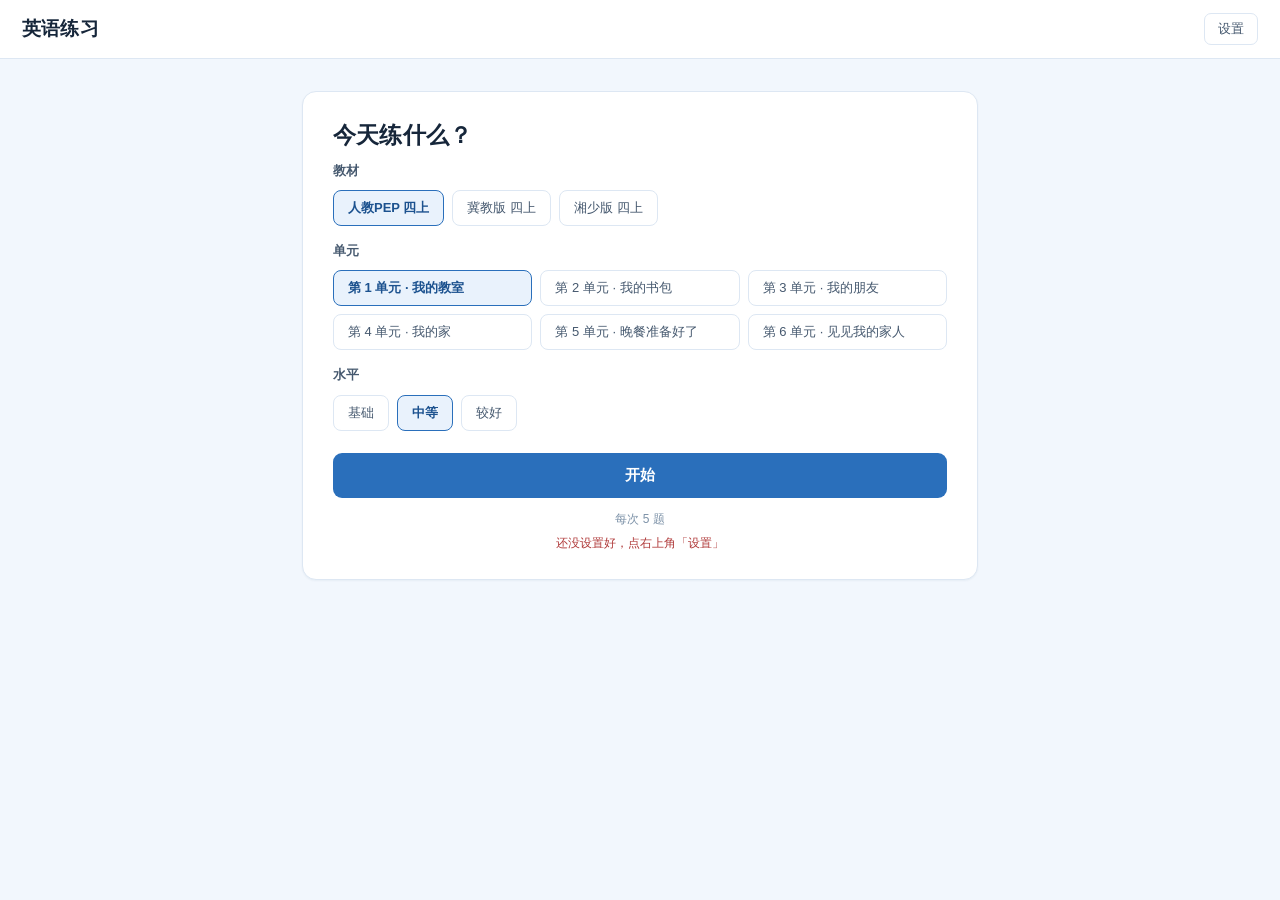
==== index.html @ fc208465 "学生端去掉解释性文案与内部标签，只留看得懂的东西 用户反馈：界面上很多元素像是为了解释「这个界面是干什么的」而加的， 专业词和英文编号太多。逐屏核对后改的是文案与信息层级，不是功能。  - 顶栏：学生" ====
<!DOCTYPE html>
<html lang="zh-CN">
<head>
<meta charset="UTF-8">
<meta name="viewport" content="width=device-width, initial-scale=1.0">
<title>英语自适应练习</title>
<link rel="stylesheet" href="styles.css">
</head>
<body>
<div class="app">

  <header class="topbar">
    <div class="brand">
      <div class="brand-title">英语练习</div>
      <div class="brand-sub" id="brandSub"></div>
    </div>
    <div class="controls">
      <select id="bookSelect" class="unit-select" title="教材版本"></select>
      <select id="unitSelect" class="unit-select" title="教材单元"></select>
      <div class="round-switch" id="roundSwitch">
        <button type="button" data-round="1" class="is-active">R1</button>
        <button type="button" data-round="2">R2</button>
      </div>
      <button type="button" id="modelBtn" class="btn btn-ghost">设置</button>
      <button type="button" id="exportBtn" class="btn btn-ghost">导出</button>
      <button type="button" id="resetBtn" class="btn btn-ghost">重置</button>
      <button type="button" id="viewToggle" class="btn btn-ghost">开发视图</button>
    </div>
  </header>

  <nav class="tabbar" id="tabbar">
    <button type="button" data-tab="agents" class="tab is-active"><span class="tab-no">01</span>出题</button>
    <button type="button" data-tab="practice" class="tab"><span class="tab-no">02</span>答题</button>
    <button type="button" data-tab="wrongbook" class="tab"><span class="tab-no">03</span>错题</button>
    <button type="button" data-tab="loop" class="tab"><span class="tab-no">04</span>日志</button>
    <button type="button" data-tab="audit" class="tab"><span class="tab-no">05</span>审计台</button>
  </nav>

  <main class="stage">

    <!--
      学生端：默认进来的就是这一页。
      只有四件事：选画像 → 系统出题 → 答题 → 下一轮。
      出题的角色分工、配额、失败记录全部收进「开发视图」，学生看不到。
    -->
    <section class="stage-page is-active" id="page-student">
      <div id="studentRoot"></div>
    </section>

    <section class="stage-page" id="page-agents">
      <aside class="agent-rail" id="agentRail"></aside>
      <div class="agent-work" id="agentPanel"></div>
    </section>

    <section class="stage-page" id="page-practice">
      <div class="practice-work" id="practiceCard"></div>
      <aside class="practice-rail" id="practiceRail"></aside>
    </section>

    <section class="stage-page" id="page-wrongbook">
      <div class="list-head">
        <h2>学生错题</h2>
        <span id="wrongSummary" class="list-count"></span>
      </div>
      <div id="wrongList" class="wrong-list"></div>
      <details class="fold" id="addWrongFold">
        <summary>新增错题</summary>
        <div id="addWrongForm" class="add-form"></div>
      </details>
    </section>

    <section class="stage-page" id="page-loop">
      <div class="kpi-row" id="metrics"></div>

      <div class="log-layout">
        <div class="card log-card">
          <div class="card-head"><h3>出题日志</h3><span id="logCount"></span></div>
          <div id="logFeed" class="log-feed"></div>
        </div>
        <div class="card chart-card">
          <div class="card-head"><h3>被退回的原因</h3><span>按检查项统计</span></div>
          <div id="rejectChart" class="chart"></div>
          <div class="card-head is-sub"><h3>已经出过的角度</h3><span id="usedCount"></span></div>
          <div id="usedCells" class="used-cells"></div>
        </div>
      </div>

      <div class="card">
        <div class="card-head"><h3>没出成的题</h3><span>按考点分组 · 第几次、卡在哪一步、一句原因</span></div>
        <div id="failDetail" class="fail-detail"></div>
      </div>

      <div class="card">
        <div class="card-head"><h3>判分台账</h3><span>模型判过一次就冻结 · 下游只读这条</span></div>
        <div id="gradeLedger" class="grade-ledger"></div>
      </div>

      <div class="card stop-card">
        <div class="card-head"><h3>停止决策</h3><span>勾选并填写依据</span></div>
        <div id="stopPanel" class="stop-inline"></div>
      </div>
    </section>

    <!--
      05 审计台：给开发者与评审看角色流水用的，不是给学生用。
      内容由 src/dev/audit.js 渲染（左侧导航 + 右侧详情），
      样式在 styles.css 末尾的「05 审计台」区块，与上面四个浅色页签同一套变量。
    -->
    <section class="stage-page" id="page-audit">
      <div class="audit-root" id="auditRoot"></div>
    </section>

  </main>

  <footer class="footbar">
    <span id="footStatus"></span>
    <span class="foot-hint" id="footHint">本地保存</span>
  </footer>

</div>

<div class="modal-mask" id="modelModal" hidden>
  <div class="modal">
    <div class="modal-head">
      <h3>设置</h3>
      <button type="button" class="btn btn-ghost" data-action="close-model">关</button>
    </div>
    <div class="modal-body" id="modelForm"></div>
  </div>
</div>

<script src="src/data/books.js"></script>
<script src="src/data/textbook.js"></script>
<script src="src/data/books/hebei-g4a.js"></script>
<script src="src/data/books/xiangshao-g4a.js"></script>
<script src="src/data/kps-hebei-g4a.js"></script>
<script src="src/data/kps-xiangshao-g4a.js"></script>
<script src="src/data/curriculum.js"></script>
<script src="src/data/knowledgePoints.js"></script>
<script src="src/data/wrongCases.js"></script>
<script src="src/core/enums.js"></script>
<script src="src/core/fingerprint.js"></script>
<script src="src/core/checklist.js"></script>
<script src="src/core/wrongBook.js"></script>
<script src="src/core/practice.js"></script>
<script src="src/core/llm.js"></script>
<script src="src/core/grade.js"></script>
<script src="src/core/diagnose.js"></script>
<script src="src/core/agents.js"></script>
<script src="src/core/validate.js"></script>
<script src="src/core/quota.js"></script>
<script src="src/core/bkt.js"></script>
<script src="src/core/learner.js"></script>
<script src="src/core/progress.js"></script>
<script src="src/core/agentMemory.js"></script>
<script src="src/core/pipeline.js"></script>
<script src="src/core/audit.js"></script>
<script src="src/dev/audit.js"></script>
<script src="src/app.js"></script>
</body>
</html>
---- styles.css ----
/* 出题工作台 · 浅蓝 + 蓝，纯色平涂，无渐变无 emoji */
:root {
  --canvas: #f2f7fd;
  --surface: #ffffff;
  --ink: #16263a;
  --ink-soft: #46596f;
  --ink-hint: #7d92a8;
  --blue: #2a6fbb;
  --blue-deep: #1c528f;
  --blue-soft: #e9f2fc;
  --blue-line: #c8dcf1;
  --line: #dde7f3;
  --line-soft: #ecf2f9;
  --red: #b03a3a;
  --red-soft: #fbeeee;
  --amber: #9a6a12;
  --amber-soft: #fdf4e3;
  --radius: 10px;
  --shadow: 0 1px 2px rgba(24, 55, 92, .05);
}

* { box-sizing: border-box; }

html, body {
  height: 100%;
  margin: 0;
  background: var(--canvas);
  color: var(--ink);
  font-family: -apple-system, BlinkMacSystemFont, "Segoe UI", "PingFang SC", "Microsoft YaHei", sans-serif;
  font-size: 15px;
  line-height: 1.55;
  -webkit-font-smoothing: antialiased;
}

h2, h3 { margin: 0; font-weight: 650; letter-spacing: .01em; }
h2 { font-size: 17px; }
h3 { font-size: 15px; }
p { margin: 0; }

.app { display: flex; flex-direction: column; height: 100%; }

/* ---------- 顶栏 ---------- */
.topbar {
  display: flex;
  align-items: center;
  justify-content: space-between;
  gap: 16px;
  padding: 13px 22px;
  background: var(--surface);
  border-bottom: 1px solid var(--line);
}
.brand-title { font-size: 19px; font-weight: 700; letter-spacing: .01em; }
.brand-sub { font-size: 12.5px; color: var(--ink-hint); margin-top: 1px; }
.controls { display: flex; align-items: center; gap: 8px; }

.round-switch { display: flex; background: var(--blue-soft); border-radius: 8px; padding: 3px; }
.round-switch button {
  border: 0; background: transparent; color: var(--blue-deep);
  font-size: 12.5px; font-weight: 600; padding: 5px 14px; border-radius: 6px;
  cursor: pointer;
}
.round-switch button.is-active { background: var(--surface); color: var(--blue-deep); box-shadow: var(--shadow); }

.unit-select {
  border: 1px solid var(--line);
  background: var(--surface);
  color: var(--ink);
  font-size: 12.5px;
  font-weight: 600;
  padding: 6px 10px;
  border-radius: 7px;
  cursor: pointer;
  max-width: 210px;
}

.btn {
  border: 1px solid var(--line);
  background: var(--surface);
  color: var(--ink-soft);
  font-size: 13px;
  padding: 6px 13px;
  border-radius: 7px;
  cursor: pointer;
  font-family: inherit;
  white-space: nowrap;
}
.btn:hover { border-color: var(--blue-line); color: var(--blue-deep); }
.btn-primary { background: var(--blue); border-color: var(--blue); color: #fff; font-weight: 600; }
.btn-primary:hover { background: var(--blue-deep); border-color: var(--blue-deep); color: #fff; }
.btn-ghost { background: transparent; }
.btn-mini { font-size: 12px; padding: 3px 10px; border-radius: 6px; }

/* ---------- Tab ---------- */
.tabbar {
  display: flex;
  gap: 2px;
  padding: 0 22px;
  background: var(--surface);
  border-bottom: 1px solid var(--line);
}
.tab {
  border: 0;
  background: transparent;
  font-family: inherit;
  font-size: 14px;
  color: var(--ink-hint);
  padding: 10px 16px 9px;
  border-bottom: 2px solid transparent;
  cursor: pointer;
  display: flex;
  align-items: center;
  gap: 7px;
}
.tab:hover { color: var(--ink-soft); }
.tab.is-active { color: var(--blue-deep); border-bottom-color: var(--blue); font-weight: 600; }
.tab-no { font-size: 11px; color: var(--ink-hint); font-variant-numeric: tabular-nums; }
.tab.is-active .tab-no { color: var(--blue); }

/* ---------- 舞台 ---------- */
.stage { flex: 1; min-height: 0; display: flex; overflow: hidden; }
.stage-page { display: none; flex: 1; min-height: 0; }
.stage-page.is-active { display: flex; }

/* ---------- Tab1：角色侧栏 + 工作区 ---------- */
#page-agents.is-active { display: grid; grid-template-columns: 286px minmax(0, 1fr); grid-template-rows: minmax(0, 1fr); }

.agent-rail {
  border-right: 1px solid var(--line);
  background: var(--surface);
  padding: 16px 14px;
  overflow: auto;
  min-height: 0;
}
.agent-card {
  display: block;
  width: 100%;
  text-align: left;
  font-family: inherit;
  background: var(--surface);
  border: 1px solid var(--line);
  border-radius: var(--radius);
  padding: 12px 13px;
  margin-bottom: 10px;
  cursor: pointer;
}
.agent-card:hover { border-color: var(--blue-line); }
.agent-card.is-active { border-color: var(--blue); background: var(--blue-soft); }
.agent-top { display: flex; align-items: baseline; justify-content: space-between; gap: 8px; }
.agent-name { font-size: 15px; font-weight: 650; }
.agent-stage { font-size: 11.5px; color: var(--ink-hint); }
.agent-card.is-active .agent-stage { color: var(--blue); }
.agent-meta { margin-top: 9px; display: grid; gap: 4px; }
.agent-meta-row { display: grid; grid-template-columns: 40px 1fr; gap: 6px; font-size: 12px; color: var(--ink-soft); }
.agent-meta-row span:first-child { color: var(--ink-hint); }
.agent-meta-row span:last-child { overflow: hidden; text-overflow: ellipsis; white-space: nowrap; }

.agent-work { overflow: auto; padding: 18px 22px 26px; min-height: 0; }

/* ---------- 通用面板件 ---------- */
.panel-toolbar {
  display: flex; align-items: center; justify-content: space-between;
  gap: 12px; margin-bottom: 12px; flex-wrap: wrap;
}
.toolbar-actions { display: flex; gap: 8px; }
.hint { font-size: 12.5px; color: var(--ink-hint); }

.count-pill {
  display: inline-flex; align-items: center; gap: 6px;
  height: 32px; padding: 0 5px 0 11px;
  border: 1px solid var(--blue-line); border-radius: 7px;
  background: var(--blue-soft);
  font-size: 12.5px; font-weight: 600; color: var(--blue-deep);
  white-space: nowrap;
}
.count-pill input {
  width: 42px; height: 24px; padding: 0;
  border: 1px solid var(--blue-line); border-radius: 5px;
  background: var(--surface); text-align: center;
  font-size: 13px; font-weight: 600; color: var(--ink);
}
.count-pill input:focus { border-color: #a9c2de; outline: none; }

.hint-box {
  background: var(--blue-soft);
  border: 1px solid var(--blue-line);
  border-radius: 8px;
  padding: 9px 12px;
  font-size: 12.5px;
  color: var(--ink-soft);
}
.hint-box.is-warn { background: var(--amber-soft); border-color: #f0dcb4; color: var(--amber); }

/* 计划表 */
.plan-head, .plan-row {
  display: grid;
  grid-template-columns: 42px minmax(196px, 2.4fr) repeat(4, minmax(82px, 1fr)) 62px;
  gap: 8px;
  align-items: center;
}
.plan-head {
  font-size: 11.5px; color: var(--ink-hint);
  padding: 0 8px 6px; border-bottom: 1px solid var(--line);
}
.plan-table { display: grid; gap: 2px; }
.plan-row {
  padding: 7px 8px;
  border-radius: 8px;
  background: var(--surface);
  border: 1px solid transparent;
  position: relative;
}
.plan-row:hover { border-color: var(--line); }
.plan-row.is-active { border-color: var(--blue); background: var(--blue-soft); }
.plan-row.is-blocked { border-color: #ecc9c9; background: var(--red-soft); }
.plan-row .no {
  font-size: 12px; color: var(--ink-hint); font-variant-numeric: tabular-nums;
  text-align: center;
}
.plan-row input, .plan-row select { font-size: 12.5px; padding: 5px 7px; }
.verdict { font-size: 11.5px; color: var(--ink-hint); text-align: center; }
.plan-row .verdict { white-space: nowrap; }
.plan-row.is-active .verdict { color: var(--blue-deep); }
.blocked-note {
  grid-column: 1 / -1;
  font-size: 11.5px;
  color: var(--red);
  padding-left: 42px;
}

input, select, textarea {
  width: 100%;
  font-family: inherit;
  font-size: 13.5px;
  color: var(--ink);
  background: var(--surface);
  border: 1px solid var(--line);
  border-radius: 7px;
  padding: 7px 9px;
  outline: none;
}
input:focus, select:focus, textarea:focus { border-color: var(--blue); box-shadow: 0 0 0 3px rgba(42, 111, 187, .1); }
input:disabled { background: var(--line-soft); color: var(--ink-hint); }
textarea { resize: vertical; min-height: 60px; line-height: 1.6; }
select { cursor: pointer; }

/* 候选知识点 */
.kp-fold {
  background: var(--surface);
  border: 1px solid var(--line);
  border-radius: var(--radius);
  margin-bottom: 12px;
}
.kp-fold > summary {
  list-style: none;
  cursor: pointer;
  padding: 10px 13px;
  font-size: 13px;
  color: var(--blue-deep);
  font-weight: 550;
}
.kp-fold > summary::-webkit-details-marker { display: none; }
.kp-fold > summary::before { content: "+"; margin-right: 7px; color: var(--blue); font-weight: 700; }
.kp-fold[open] > summary::before { content: "−"; }
.kp-fold[open] > summary { border-bottom: 1px solid var(--line-soft); }
.kp-current { font-size: 12px; color: var(--ink-hint); padding: 9px 13px 0; }
.kp-group { padding: 10px 13px 4px; border-top: 1px solid var(--line-soft); }
.kp-group-head { display: flex; align-items: baseline; gap: 8px; margin-bottom: 6px; }
.kp-group-head strong { font-size: 12.5px; color: var(--blue-deep); }
.kp-group-head span { font-size: 11.5px; color: var(--ink-hint); }
.kp-item { padding: 7px 0; border-top: 1px dashed var(--line-soft); }
.kp-item.is-scope { background: var(--blue-soft); margin: 0 -13px; padding: 7px 13px; }
.kp-scope {
  display: flex; align-items: center; gap: 8px;
  font-size: 12px; color: var(--ink-soft);
  padding: 9px 13px 0;
}
.kp-scope strong { font-size: 13px; color: var(--blue-deep); }
.kp-scope-note { font-size: 11.5px; color: var(--ink-hint); }
.kp-scope .btn-mini { margin-left: auto; }
.btn-mini.is-on { border-color: var(--blue); color: var(--blue-deep); background: var(--blue-soft); }
.kp-main { display: flex; align-items: center; justify-content: space-between; gap: 10px; }
.kp-label { font-size: 13px; font-weight: 550; }
.kp-why { font-size: 12px; color: var(--ink-soft); margin-top: 2px; }
.kp-why span { color: var(--ink-hint); }
.kp-meta { font-size: 11.5px; color: var(--ink-hint); margin-top: 2px; }

/* 单题表单 */
.q-nav { display: flex; gap: 6px; margin-bottom: 14px; }
.q-nav button {
  width: 34px; height: 32px;
  border: 1px solid var(--line);
  background: var(--surface);
  border-radius: 7px;
  font-size: 12.5px;
  color: var(--ink-soft);
  cursor: pointer;
  font-family: inherit;
}
.q-nav button.is-active { background: var(--blue); border-color: var(--blue); color: #fff; font-weight: 600; }
.q-nav button.is-failed { border-color: #e2b9b9; color: var(--red); background: var(--red-soft); }

.field-grid {
  display: grid;
  grid-template-columns: repeat(2, minmax(0, 1fr));
  gap: 12px 14px;
  background: var(--surface);
  border: 1px solid var(--line);
  border-radius: var(--radius);
  padding: 16px;
}
.field-row { display: grid; gap: 5px; }
.field-row.is-wide { grid-column: 1 / -1; }
.field-row > label { font-size: 12px; color: var(--ink-hint); }
.cell-badge {
  display: inline-block;
  font-size: 12.5px;
  color: var(--blue-deep);
  background: var(--blue-soft);
  border: 1px solid var(--blue-line);
  border-radius: 7px;
  padding: 5px 10px;
  justify-self: start;
}
.kp-inline { display: grid; grid-template-columns: minmax(0, 1fr) 170px; gap: 7px; }
.opt-row { display: grid; grid-template-columns: repeat(3, minmax(0, 1fr)); gap: 7px; }

.vocab-fold { margin-top: 12px; }
.pattern-list { display: flex; flex-direction: column; gap: 5px; margin-top: 9px; font-size: 13px; color: var(--ink-soft); }
.pattern-note { margin-top: 4px; font-size: 12px; color: var(--ink-hint); }
.vocab-fold > summary {
  cursor: pointer; font-size: 12.5px; color: var(--ink-hint); list-style: none;
}
.vocab-fold > summary::-webkit-details-marker { display: none; }
.vocab-fold > summary::before { content: "›"; margin-right: 6px; display: inline-block; }
.vocab-fold[open] > summary::before { content: "⌄"; }
.vocab-strip { display: flex; flex-wrap: wrap; gap: 6px; margin-top: 9px; }
.vocab-chip {
  border: 1px solid var(--line);
  background: var(--surface);
  color: var(--ink-soft);
  font-size: 12px;
  padding: 3px 9px;
  border-radius: 20px;
  cursor: pointer;
  font-family: inherit;
}
.vocab-chip:hover { border-color: var(--blue-line); color: var(--blue-deep); background: var(--blue-soft); }

/* 质检 */
.layer-switch { display: flex; gap: 6px; margin-bottom: 12px; flex-wrap: wrap; }
.layer-switch button {
  border: 1px solid var(--line);
  background: var(--surface);
  border-radius: 8px;
  padding: 6px 12px;
  font-size: 13px;
  color: var(--ink-soft);
  cursor: pointer;
  font-family: inherit;
  display: flex; align-items: center; gap: 7px;
}
.layer-switch button.is-active { border-color: var(--blue); color: var(--blue-deep); background: var(--blue-soft); font-weight: 600; }
.layer-switch .cnt { font-size: 11px; color: var(--ink-hint); font-weight: 400; }
.layer-switch button.is-active .cnt { color: var(--blue); }

.check-summary { display: flex; gap: 8px; margin-bottom: 10px; flex-wrap: wrap; }
.stat-pill {
  font-size: 12px;
  color: var(--ink-soft);
  background: var(--surface);
  border: 1px solid var(--line);
  border-radius: 20px;
  padding: 3px 11px;
}
.stat-pill.is-good { color: var(--blue-deep); background: var(--blue-soft); border-color: var(--blue-line); }
.stat-pill.is-bad { color: var(--red); background: var(--red-soft); border-color: #ecc9c9; }

.check-row {
  display: grid;
  grid-template-columns: 34px minmax(0, 1fr) 92px;
  gap: 10px;
  align-items: center;
  padding: 8px 12px;
  background: var(--surface);
  border: 1px solid var(--line);
  border-radius: 8px;
  margin-bottom: 5px;
}
.check-id { font-size: 11.5px; color: var(--ink-hint); font-variant-numeric: tabular-nums; }
.check-text { font-size: 13px; color: var(--ink-soft); }
.check-btns { display: flex; gap: 5px; justify-content: flex-end; }
.check-btns button {
  border: 1px solid var(--line);
  background: var(--surface);
  color: var(--ink-hint);
  font-size: 12px;
  padding: 3px 11px;
  border-radius: 6px;
  cursor: pointer;
  font-family: inherit;
}
.check-btns button.is-pass { background: var(--blue); border-color: var(--blue); color: #fff; }
.check-btns button.is-fail { background: var(--red); border-color: var(--red); color: #fff; }

.selfcheck { margin-top: 14px; }
.selfcheck > summary { cursor: pointer; font-size: 12.5px; color: var(--ink-hint); list-style: none; }
.selfcheck > summary::-webkit-details-marker { display: none; }
.selfcheck > summary::before { content: "›"; margin-right: 6px; }
.selfcheck[open] > summary::before { content: "⌄"; }
.selfcheck ol { margin: 8px 0 0; padding-left: 22px; font-size: 12.5px; color: var(--ink-soft); }
.selfcheck li { margin-bottom: 3px; }

/* ---------- Tab2：答题 ---------- */
#page-practice.is-active { display: grid; grid-template-columns: minmax(0, 1fr) 300px; }
.practice-work { overflow: auto; padding: 18px 22px 26px; min-height: 0; }
.practice-rail {
  border-left: 1px solid var(--line);
  background: var(--surface);
  padding: 16px 14px;
  overflow: auto;
  min-height: 0;
}

.practice-head { display: flex; align-items: center; justify-content: space-between; gap: 12px; margin-bottom: 12px; }
.practice-progress { font-size: 12.5px; color: var(--ink-hint); font-variant-numeric: tabular-nums; }
.chip-variant {
  font-size: 11.5px; color: var(--blue-deep);
  background: var(--blue-soft); border: 1px solid var(--blue-line);
  border-radius: 5px; padding: 2px 8px; margin-left: 8px;
}
.chip-variant.is-manual { color: var(--amber); background: var(--amber-soft); border-color: #f0dcb4; }

.chip-shift {
  font-size: 11.5px; color: var(--blue-deep);
  background: var(--blue-soft); border: 1px solid var(--blue-line);
  border-radius: 5px; padding: 1px 7px; margin-left: 8px;
  font-variant-numeric: tabular-nums;
}

.q-card { background: var(--surface); border: 1px solid var(--line); border-radius: var(--radius); padding: 18px 20px; }
.q-kp { font-size: 12.5px; color: var(--ink-hint); }
.q-prompt { font-size: 17px; line-height: 1.75; white-space: pre-wrap; margin: 8px 0 15px; font-weight: 550; }
.q-audio {
  font-size: 12.5px; color: var(--ink-soft);
  background: var(--blue-soft); border-radius: 7px;
  padding: 7px 11px; margin-bottom: 12px;
}
.opt-list { display: grid; gap: 8px; }
.opt-btn {
  display: flex; align-items: center; gap: 11px;
  text-align: left; font-family: inherit; font-size: 15px; color: var(--ink);
  background: var(--surface); border: 1px solid var(--line);
  border-radius: 9px; padding: 11px 14px; cursor: pointer;
}
.opt-btn:hover { border-color: var(--blue-line); background: var(--blue-soft); }
.opt-key {
  width: 24px; height: 24px; border-radius: 50%; flex: none;
  background: var(--line-soft); color: var(--ink-soft);
  font-size: 12px; display: flex; align-items: center; justify-content: center;
}
.opt-btn.is-picked { border-color: var(--blue); background: var(--blue-soft); }
.opt-btn.is-picked .opt-key { background: var(--blue); color: #fff; }
.opt-btn.is-right { border-color: var(--blue); background: #eaf3fd; }
.opt-btn.is-right .opt-key { background: var(--blue); color: #fff; }
.opt-btn.is-wrong { border-color: #dcb6b6; background: var(--red-soft); }
.opt-btn.is-wrong .opt-key { background: var(--red); color: #fff; }
.opt-btn.is-gone { opacity: .35; text-decoration: line-through; cursor: default; }
.opt-btn.is-gone:hover { border-color: var(--line); background: var(--surface); }

/* 判定卡。上一版漏了 text-align：计划表里的 .verdict 是居中的短标签，
   判定卡复用了同一个类名，于是整段判定说明被居中，长句很难读。 */
.verdict { margin-top: 14px; border-radius: var(--radius); border: 1px solid var(--line); background: var(--surface); padding: 13px 16px; text-align: left; }
.verdict.is-good { border-color: var(--blue-line); background: var(--blue-soft); }
.verdict.is-bad { border-color: #ecc9c9; background: var(--red-soft); }
.verdict.is-warn { border-color: #f0dcb4; background: var(--amber-soft); }
.verdict-top { display: flex; align-items: baseline; gap: 12px; flex-wrap: wrap; }
.verdict-badge { font-size: 15px; font-weight: 700; color: var(--ink); }
.verdict.is-good .verdict-badge { color: var(--blue-deep); }
.verdict.is-bad .verdict-badge { color: var(--red); }
.verdict.is-warn .verdict-badge { color: var(--amber); }
.verdict-ans { font-size: 12.5px; color: var(--ink-soft); }
.verdict-ans b { color: var(--ink); font-weight: 650; }
/* 解析和判定来源是两回事，字号接近容易看成一整段。给解析挂个小标签分开。 */
.verdict-analysis { font-size: 13px; color: var(--ink-soft); margin-top: 7px; display: flex; gap: 8px; align-items: baseline; }
.verdict-analysis::before {
  content: '解析';
  flex: none;
  font-size: 11px; color: var(--ink-hint);
  border: 1px solid var(--line); border-radius: 4px; padding: 0 5px;
}
.verdict-next { display: flex; align-items: center; gap: 10px; margin-top: 12px; flex-wrap: wrap; }
.verdict-note { font-size: 12px; color: var(--ink-hint); }
/* 这次判定是谁下的：与答案一致 / 可接受答案一致 / 模型判定 / 人工改判 */
.verdict-via { font-size: 11.5px; color: var(--ink-hint); margin-top: 5px; }
.btn-quiet { background: transparent; border-style: dashed; color: var(--ink-hint); }
.btn-quiet:hover { color: var(--blue-deep); border-color: var(--blue-line); }

/* 开放题作答：答案不是字符串，是一个意思，所以给输入框而不是选项 */
.open-answer { display: grid; gap: 6px; }
.open-label { font-size: 12px; color: var(--ink-hint); }
.open-input {
  width: 100%; font-family: inherit; font-size: 15px; line-height: 1.6;
  color: var(--ink); background: var(--surface);
  border: 1px solid var(--line); border-radius: 9px;
  padding: 10px 13px; resize: vertical;
}
.open-input:focus { outline: 2px solid var(--blue-soft); border-color: var(--blue); }
.open-input:disabled { background: var(--line-soft); color: var(--ink-hint); }
.open-hint { font-size: 11.5px; color: var(--ink-hint); }
.open-answer.is-locked .open-text {
  border: 1px solid var(--line); border-radius: 9px; padding: 10px 13px;
  font-size: 15px; background: var(--line-soft); white-space: pre-wrap;
}
.grade-error {
  margin-top: 10px; font-size: 12.5px; color: var(--red);
  background: var(--red-soft); border: 1px solid #ecc9c9;
  border-radius: 8px; padding: 8px 11px;
}

.done-card { background: var(--surface); border: 1px solid var(--line); border-radius: var(--radius); padding: 20px 22px; }
.done-title { font-size: 17px; font-weight: 650; margin-bottom: 12px; }
.done-grid { display: grid; grid-template-columns: repeat(4, minmax(0, 1fr)); gap: 10px; margin-bottom: 14px; }
.done-cell { border: 1px solid var(--line); border-radius: 9px; padding: 10px 13px; }
.done-cell .k { font-size: 12px; color: var(--ink-hint); }
.done-cell .v { font-size: 22px; font-weight: 650; font-variant-numeric: tabular-nums; }
.done-actions { display: flex; gap: 8px; flex-wrap: wrap; }

.rail-title { font-size: 11.5px; color: var(--ink-hint); letter-spacing: .04em; margin-bottom: 8px; }
.point-list { display: grid; gap: 2px; }
.point-row {
  display: grid; grid-template-columns: 20px minmax(0, 1fr) auto;
  gap: 8px; align-items: baseline;
  padding: 7px 0; border-top: 1px dashed var(--line-soft);
  font-size: 12.5px;
}
.point-row:first-child { border-top: 0; }
.point-row .no { color: var(--ink-hint); font-variant-numeric: tabular-nums; }
.point-row .label { color: var(--ink-soft); }
.point-row.is-current .label { color: var(--blue-deep); font-weight: 600; }
.point-state {
  font-size: 11px; border-radius: 5px; padding: 1px 6px; white-space: nowrap;
  background: var(--line-soft); color: var(--ink-hint);
}
.point-state.is-good { background: var(--blue-soft); color: var(--blue-deep); }
.point-state.is-warn { background: var(--amber-soft); color: var(--amber); }
.point-state.is-bad { background: var(--red-soft); color: var(--red); }
.rail-sum {
  margin-top: 12px; padding-top: 11px; border-top: 1px solid var(--line-soft);
  display: grid; gap: 4px; font-size: 12px; color: var(--ink-soft);
}
.rail-sum b { font-variant-numeric: tabular-nums; color: var(--ink); }

/* ---------- Tab3：错题 ---------- */
#page-wrongbook.is-active { display: block; overflow: auto; padding: 18px 22px 30px; }
.list-head { display: flex; align-items: baseline; gap: 10px; margin-bottom: 12px; }
.list-count { font-size: 12.5px; color: var(--ink-hint); }

.wrong-list { display: grid; gap: 10px; }

.wrong-card {
  background: var(--surface);
  border: 1px solid var(--line);
  border-radius: var(--radius);
  padding: 13px 15px;
  display: grid;
  grid-template-columns: minmax(0, 1.25fr) minmax(300px, .9fr);
  gap: 14px 22px;
}
.wrong-main { min-width: 0; }
.wrong-kp { font-size: 14px; font-weight: 650; }
.wrong-tags { display: flex; gap: 6px; margin: 7px 0 9px; flex-wrap: wrap; }
.chip {
  font-size: 11.5px;
  color: var(--ink-soft);
  background: var(--line-soft);
  border-radius: 5px;
  padding: 2px 7px;
}
.chip.is-status { color: var(--blue-deep); background: var(--blue-soft); }
.chip.is-status.is-mastered { color: var(--blue-deep); background: #dbeafe; }
.chip.is-status.is-alert { color: var(--red); background: var(--red-soft); }

/* 示例错题：一眼看出「这不是他答的」，别让它看起来像真实记录 */
.chip.is-demo {
  color: var(--amber);
  background: var(--amber-soft);
  border: 1px solid #f0dcb4;
  font-weight: 600;
}
.wrong-card.is-demo { border-style: dashed; border-color: #e3d3b6; }
.chip.is-remove {
  cursor: pointer;
  border: 0;
  font-family: inherit;
  color: var(--ink-hint);
  background: transparent;
  padding: 2px 4px;
}
.chip.is-remove:hover { color: var(--red); background: var(--red-soft); }

/* 03 页空态：说清「为什么是空的」，不是一句「暂无」 */
.empty-box {
  background: var(--surface);
  border: 1px dashed var(--line);
  border-radius: var(--radius);
  padding: 22px 20px;
  max-width: 660px;
}
.empty-title { font-size: 14px; font-weight: 650; margin-bottom: 8px; }
.empty-box p { font-size: 12.5px; line-height: 1.75; color: var(--ink-soft); margin: 0 0 6px; }
.empty-box .btn { margin-top: 10px; }
.empty-note { display: block; margin-top: 8px; font-size: 11.5px; color: var(--ink-hint); }

.wrong-q {
  font-size: 13.5px;
  color: var(--ink);
  background: var(--canvas);
  border-left: 2px solid var(--blue-line);
  border-radius: 0 6px 6px 0;
  padding: 7px 10px;
}
.wrong-ans { font-size: 12.5px; color: var(--ink-soft); margin-top: 8px; display: flex; flex-wrap: wrap; gap: 4px 16px; }
.wrong-ans b { color: var(--red); font-weight: 650; }
.wrong-ans b.ok { color: var(--blue-deep); }
.wrong-cause { font-size: 12.5px; color: var(--ink-soft); margin-top: 7px; }
.wrong-cause em { font-style: normal; color: var(--ink-hint); }

.brief {
  border-left: 1px solid var(--line);
  padding-left: 16px;
  display: grid;
  gap: 5px;
  align-content: start;
}
.brief-title { font-size: 11.5px; color: var(--ink-hint); letter-spacing: .04em; margin-bottom: 1px; }
.brief-row { display: grid; grid-template-columns: 66px minmax(0, 1fr); gap: 8px; font-size: 12.5px; }
.brief-row > span:first-child { color: var(--ink-hint); }
.brief-row > span:last-child { color: var(--ink-soft); }
.brief-row strong { color: var(--blue-deep); font-weight: 600; }
.brief-actions { display: flex; gap: 8px; align-items: center; margin-top: 8px; }
.brief-actions select { width: auto; flex: 1; font-size: 12px; padding: 4px 8px; }

.fold {
  margin-top: 14px;
  border: 1px solid var(--line);
  border-radius: var(--radius);
  background: var(--surface);
}
.fold > summary { cursor: pointer; padding: 10px 15px; font-size: 13px; color: var(--blue-deep); list-style: none; }
.fold > summary::-webkit-details-marker { display: none; }
.fold > summary::before { content: "+"; margin-right: 7px; font-weight: 700; color: var(--blue); }
.fold[open] > summary::before { content: "−"; }
.add-form {
  display: grid;
  grid-template-columns: repeat(4, minmax(0, 1fr));
  gap: 10px 12px;
  padding: 14px 15px 15px;
  border-top: 1px solid var(--line-soft);
}
.add-form > div { display: grid; gap: 5px; }
.add-form label { font-size: 12px; color: var(--ink-hint); }
.add-form .is-wide { grid-column: 1 / -1; }
.form-actions { grid-column: 1 / -1; display: flex; align-items: center; gap: 10px; }
.form-note { font-size: 12px; color: var(--ink-hint); }

/* ---------- Tab4：日志 ---------- */
#page-loop.is-active { display: block; overflow: auto; padding: 18px 22px 30px; }

.kpi-row { display: grid; grid-template-columns: repeat(5, minmax(0, 1fr)); gap: 10px; margin-bottom: 14px; }
.kpi {
  background: var(--surface);
  border: 1px solid var(--line);
  border-radius: var(--radius);
  padding: 11px 14px;
}
.kpi-label { font-size: 12px; color: var(--ink-hint); }
.kpi-value { font-size: 28px; font-weight: 650; line-height: 1.25; margin-top: 2px; font-variant-numeric: tabular-nums; }
.kpi-value.is-bad { color: var(--red); }
.kpi-value.is-warn { color: var(--amber); }
.kpi-value.is-good { color: var(--blue-deep); }
.kpi-note { font-size: 11.5px; color: var(--ink-hint); }

.log-layout { display: grid; grid-template-columns: minmax(0, 1.45fr) minmax(280px, .9fr); gap: 12px; margin-bottom: 12px; }
.card { background: var(--surface); border: 1px solid var(--line); border-radius: var(--radius); }
.card-head {
  display: flex; align-items: baseline; justify-content: space-between;
  gap: 10px; padding: 12px 15px 9px;
}
.card-head span { font-size: 12px; color: var(--ink-hint); }
.card-head.is-sub { border-top: 1px solid var(--line-soft); margin-top: 6px; padding-top: 11px; }

.log-feed { padding: 0 15px 13px; max-height: 420px; overflow: auto; }
.log-item {
  display: grid;
  grid-template-columns: 40px 42px 14px minmax(0, 1fr);
  gap: 8px;
  align-items: baseline;
  padding: 7px 0;
  border-top: 1px dashed var(--line-soft);
}
/* 时间在最左：人第一眼要问的是「什么时候出的这批题」 */
.log-at { font-size: 11px; color: var(--ink-hint); font-variant-numeric: tabular-nums; }
.log-item.is-pass .log-title { color: var(--blue-deep); }
.log-item.is-reject .log-title { color: var(--red); }
.log-item.is-wait .log-title { color: var(--amber); }
.log-item.is-plan .log-title, .log-item.is-close .log-title { color: var(--ink-soft); }
.log-dot.is-wait { background: var(--amber); }
.log-item:first-child { border-top: 0; }
.log-round { font-size: 11px; color: var(--ink-hint); font-variant-numeric: tabular-nums; }
.log-dot { width: 7px; height: 7px; border-radius: 50%; background: var(--line); align-self: center; }
.log-dot.is-plan { background: var(--blue-line); }
.log-dot.is-pass { background: var(--blue); }
.log-dot.is-reject { background: var(--red); }
.log-dot.is-close { background: var(--ink-hint); }
.log-dot.is-answer { background: var(--blue-deep); }
.log-title { font-size: 13px; color: var(--ink); font-weight: 500; }
.log-detail { font-size: 12px; color: var(--ink-hint); margin-top: 1px; }
.log-detail code {
  font-family: inherit; color: var(--red); background: var(--red-soft);
  border-radius: 4px; padding: 0 4px; margin-right: 3px;
}

.chart { padding: 0 15px 13px; display: grid; gap: 8px; }
.chart-row { display: grid; grid-template-columns: 34px minmax(0, 1fr) 30px; gap: 8px; align-items: center; }
.chart-label { font-size: 11.5px; color: var(--ink-soft); font-variant-numeric: tabular-nums; }
.chart-track { height: 8px; background: var(--line-soft); border-radius: 5px; overflow: hidden; }
.chart-bar { height: 100%; background: var(--blue); border-radius: 5px; }
.chart-bar.is-bad { background: var(--red); }
.chart-count { font-size: 11.5px; color: var(--ink-hint); text-align: right; font-variant-numeric: tabular-nums; }
.chart-empty { font-size: 12px; color: var(--ink-hint); padding: 4px 0 8px; }

.used-cells { padding: 0 15px 14px; display: flex; flex-wrap: wrap; gap: 5px; }
.used-cell {
  font-size: 11px;
  color: var(--ink-soft);
  background: var(--line-soft);
  border-radius: 5px;
  padding: 2px 7px;
  font-variant-numeric: tabular-nums;
}

.stop-inline { display: grid; grid-template-columns: repeat(2, minmax(0, 1fr)) minmax(220px, 1.2fr) auto; gap: 10px; align-items: center; padding: 0 15px 14px; }
.stop-rule {
  display: flex; gap: 8px; align-items: flex-start;
  border: 1px solid var(--line); border-radius: 8px; padding: 7px 10px; cursor: pointer;
}
.stop-rule input { width: auto; margin-top: 3px; }
.stop-rule strong { font-size: 12.5px; font-weight: 600; display: block; }
.stop-rule small { font-size: 11.5px; color: var(--ink-hint); }
.stop-field { display: grid; gap: 4px; }
.stop-field label { font-size: 11.5px; color: var(--ink-hint); }
.stop-actions { display: flex; align-items: center; gap: 8px; }

/* ---------- 底栏 ---------- */
.footbar {
  display: flex;
  align-items: center;
  justify-content: space-between;
  gap: 12px;
  padding: 7px 22px;
  border-top: 1px solid var(--line);
  background: var(--surface);
  font-size: 11.5px;
  color: var(--ink-hint);
}

/* ---------- toast ---------- */
.toast {
  position: fixed;
  left: 50%;
  bottom: 42px;
  transform: translateX(-50%);
  background: var(--blue-deep);
  color: #fff;
  font-size: 13px;
  padding: 9px 18px;
  border-radius: 8px;
  box-shadow: 0 6px 18px rgba(24, 55, 92, .22);
  z-index: 99;
  max-width: 70vw;
}

/* ---------- 窄屏 ---------- */
@media (max-width: 1120px) {
  #page-agents.is-active { grid-template-columns: 236px minmax(0, 1fr); }
  #page-practice.is-active { grid-template-columns: minmax(0, 1fr) 250px; }
  .wrong-card { grid-template-columns: 1fr; }
  .brief { border-left: 0; border-top: 1px solid var(--line); padding: 10px 0 0; }
  .log-layout { grid-template-columns: 1fr; }
  .add-form { grid-template-columns: repeat(2, minmax(0, 1fr)); }
  .stop-inline { grid-template-columns: 1fr; }
  .kpi-row { grid-template-columns: repeat(3, minmax(0, 1fr)); }
}

@media (max-width: 860px) {
  .plan-head, .plan-row { grid-template-columns: 36px minmax(140px, 2fr) repeat(3, minmax(78px, 1fr)); }
  .plan-row > :nth-child(6), .plan-row > .verdict, .plan-head > span:nth-child(n+6) { display: none; }
  .field-grid { grid-template-columns: 1fr; }
  .kp-inline { grid-template-columns: 1fr; }
  .kpi-row { grid-template-columns: repeat(2, minmax(0, 1fr)); }
  #page-practice.is-active { grid-template-columns: 1fr; grid-template-rows: minmax(0, 1fr) auto; }
  .practice-rail { border-left: 0; border-top: 1px solid var(--line); max-height: 40vh; }
  .done-grid { grid-template-columns: 1fr; }
}

/* ---------- 模型接入：设置浮层 / 状态 / 失败记录 ---------- */
.model-pill {
  font-size: 12px;
  padding: 3px 8px;
  border-radius: 999px;
  border: 1px solid var(--line);
  color: var(--ink-hint);
  background: var(--surface);
  white-space: nowrap;
}
.model-pill.is-on { color: var(--blue-deep); border-color: var(--blue-line); background: var(--blue-soft); }
.model-pill.is-off { color: var(--amber); border-color: #f0dcb4; background: var(--amber-soft); }

.model-step {
  font-size: 12px;
  color: var(--blue-deep);
  max-width: 320px;
  overflow: hidden;
  text-overflow: ellipsis;
  white-space: nowrap;
}

.modal-mask {
  position: fixed;
  inset: 0;
  background: rgba(22, 38, 58, .28);
  display: flex;
  align-items: center;
  justify-content: center;
  z-index: 40;
}
.modal-mask[hidden] { display: none; }
.modal {
  width: 460px;
  max-width: calc(100vw - 40px);
  background: var(--surface);
  border: 1px solid var(--line);
  border-radius: 12px;
  box-shadow: 0 8px 28px rgba(24, 55, 92, .14);
  padding: 16px 18px 18px;
}
.modal-head { display: flex; align-items: center; justify-content: space-between; margin-bottom: 12px; }
.modal-body { display: flex; flex-direction: column; gap: 10px; }
.model-field { display: grid; grid-template-columns: 74px minmax(0, 1fr); align-items: center; gap: 8px; }
.model-field label { font-size: 12px; color: var(--ink-hint); }
.model-field input {
  border: 1px solid var(--line);
  border-radius: 7px;
  padding: 7px 10px;
  font-size: 13px;
  font-family: inherit;
  color: var(--ink);
  background: var(--surface);
}
.model-field input:focus { outline: none; border-color: var(--blue-line); box-shadow: 0 0 0 2px var(--blue-soft); }
.model-actions { display: flex; gap: 8px; margin-top: 2px; }
.model-status { font-size: 12px; color: var(--ink-soft); line-height: 1.6; }
.model-status code { background: var(--line-soft); padding: 1px 4px; border-radius: 4px; }
.model-note { font-size: 12px; color: var(--ink-hint); line-height: 1.6; border-top: 1px solid var(--line-soft); padding-top: 8px; }

/* ---------- 没出成的题：按考点分组 ---------- */
.fail-detail { padding: 0 15px 14px; display: flex; flex-direction: column; gap: 11px; }
/* 判分台账：模型判过的那几条。规则判的不列——它们不会变，也没什么可看 */
.grade-ledger { padding: 0 15px 14px; }
.ledger-list { display: flex; flex-direction: column; gap: 2px; }
.ledger-row {
  display: grid; grid-template-columns: 46px 46px minmax(0, 1fr);
  gap: 9px; align-items: baseline;
  padding: 7px 2px; border-top: 1px dashed var(--line-soft);
  font-size: 12px;
}
.ledger-row:first-child { border-top: 0; }
.ledger-at { color: var(--ink-hint); font-variant-numeric: tabular-nums; }
.ledger-verdict {
  text-align: center; border-radius: 5px; padding: 1px 0;
  font-weight: 600; font-size: 11.5px;
}
.ledger-verdict.is-good { background: var(--blue-soft); color: var(--blue-deep); }
.ledger-verdict.is-bad { background: var(--red-soft); color: var(--red); }
.ledger-body { display: flex; flex-direction: column; gap: 1px; min-width: 0; }
.ledger-ans { color: var(--ink); font-weight: 550; word-break: break-word; }
.ledger-meta { color: var(--ink-hint); font-size: 11.5px; }
.fail-group { border: 1px solid var(--line-soft); border-radius: 9px; overflow: hidden; }
.fail-kp-head {
  display: flex; justify-content: space-between; align-items: baseline; gap: 10px;
  padding: 8px 10px; background: var(--canvas);
  font-size: 12.5px; font-weight: 600; color: var(--ink);
}
.fail-kp-head em { font-style: normal; font-size: 11.5px; font-weight: 400; color: var(--ink-hint); white-space: nowrap; }
.fail-row {
  display: grid;
  grid-template-columns: 50px 64px minmax(0, 1fr) 38px;
  gap: 8px;
  align-items: baseline;
  font-size: 12px;
  padding: 6px 10px;
  border-top: 1px solid var(--line-soft);
}
.fail-nth { color: var(--ink-hint); font-variant-numeric: tabular-nums; }
.fail-stage { color: var(--ink-soft); }
.fail-stage.is-validate, .fail-stage.is-verify { color: var(--red); }
.fail-stage.is-giveup { color: var(--amber); }
.fail-why { color: var(--ink-soft); }
.fail-why strong { color: var(--red); font-weight: 600; margin-right: 3px; }
.fail-at { color: var(--ink-hint); text-align: right; font-variant-numeric: tabular-nums; }

/* 01 页只留一行入口，明细在 04 */
.fail-brief {
  margin-top: 10px; padding: 7px 10px; border-radius: 8px;
  background: var(--amber-soft); font-size: 12px; color: var(--amber);
}
.link-btn {
  background: none; border: 0; padding: 0; cursor: pointer;
  font: inherit; color: var(--blue); text-decoration: underline;
}
.link-btn:hover { color: var(--blue-deep); }

@media (max-width: 1120px) {
  .fail-row { grid-template-columns: 46px minmax(0, 1fr); }
  .fail-at { display: none; }
  .log-item { grid-template-columns: 40px 14px minmax(0, 1fr); }
  .log-at { display: none; }
}
.kp-empty {
  font-size: 12px;
  color: var(--ink-hint);
  border: 1px dashed var(--line);
  border-radius: 8px;
  padding: 7px 10px;
  margin-bottom: 10px;
}

/* 卡片上「记忆」那一行的实时摘要 */
.agent-mem { font-style: normal; color: var(--blue); margin-left: 6px; font-size: 11px; }

/* ---------- 能力配额条 ---------- */
/* 一行放下七类能力的「已排 / 配额」。不在计划表里加列：七列已满，
   而且判断「这轮是不是又全考了词汇」需要横着看，不是逐行看。 */
.quota-bar {
  display: flex; align-items: center; flex-wrap: wrap; gap: 6px;
  padding: 7px 9px; margin: 8px 0;
  background: var(--surface); border: 1px solid var(--line-soft); border-radius: 9px;
}
.quota-label { font-size: 11.5px; color: var(--ink-hint); margin-right: 2px; }
.quota-chip {
  display: inline-flex; align-items: center; gap: 4px;
  padding: 2px 5px 2px 7px; border-radius: 6px;
  border: 1px solid var(--line); background: var(--canvas);
  font-size: 11.5px; color: var(--ink-soft); white-space: nowrap;
}
.quota-chip b { font-weight: 600; color: var(--ink); }
.quota-chip .q { font-variant-numeric: tabular-nums; color: var(--ink-hint); }
.quota-chip.is-ok { border-color: var(--blue-line); background: var(--blue-soft); }
.quota-chip.is-ok .q { color: var(--blue-deep); }
.quota-chip.is-short { border-color: #e6cfa8; background: var(--amber-soft); }
.quota-chip.is-short .q { color: var(--amber); font-weight: 600; }
.quota-chip.is-zero { color: var(--ink-hint); opacity: .75; }
.quota-chip i {
  font-style: normal; cursor: pointer; user-select: none;
  width: 16px; height: 16px; line-height: 15px; text-align: center;
  border-radius: 4px; color: var(--ink-hint); font-size: 12px;
}
.quota-chip i:hover { background: var(--blue-soft); color: var(--blue-deep); }
.quota-sum {
  margin-left: auto; font-size: 11.5px; color: var(--ink-soft);
  font-variant-numeric: tabular-nums;
}
.quota-sum.is-short { color: var(--amber); font-weight: 600; }

/* 计划行题号里带能力缩写，与配额条的 chip 对上 */
.plan-row .no { line-height: 1.1; }
.plan-row .no em { display: block; font-style: normal; font-size: 9.5px; color: var(--ink-hint); }

/* ---------- 01 诊断角色：作答归因 ---------- */
.q-nav button.is-answered { border-color: #b9d0e8; color: var(--blue-deep); background: var(--blue-soft); }
.diag-card {
  background: var(--surface);
  border: 1px solid var(--line);
  border-left: 3px solid var(--blue);
  border-radius: var(--radius);
  padding: 15px 17px;
}
.diag-card.is-bad { border-left-color: var(--red); }
.diag-card.is-good { border-left-color: #2f7d5a; }
.diag-top { display: flex; align-items: baseline; gap: 10px; flex-wrap: wrap; }
.diag-badge {
  font-size: 12px; font-weight: 650; color: #fff;
  background: var(--blue); border-radius: 6px; padding: 2px 8px;
}
.diag-card.is-bad .diag-badge { background: var(--red); }
.diag-card.is-good .diag-badge { background: #2f7d5a; }
.diag-headline { font-size: 14.5px; font-weight: 600; }
.diag-conf { margin-left: auto; font-size: 12px; color: var(--ink-hint); }
.diag-ans { margin-top: 8px; font-size: 13px; color: var(--ink-soft); }
.diag-ans b { color: var(--ink); }
.diag-why { margin-top: 8px; font-size: 13.5px; line-height: 1.6; }
.diag-block { margin-top: 12px; }
.diag-block-title { font-size: 12px; color: var(--ink-hint); margin-bottom: 6px; }
.diag-elim {
  display: grid; grid-template-columns: 22px 130px 1fr; gap: 8px;
  align-items: baseline; font-size: 13px; padding: 4px 0;
  border-top: 1px dashed var(--line);
}
.diag-letter {
  width: 20px; height: 20px; border-radius: 5px; background: var(--line-soft);
  text-align: center; line-height: 20px; font-size: 11.5px; color: var(--ink-soft);
}
.diag-opt { font-weight: 600; }
.diag-reason { color: var(--ink-soft); }
.diag-sig { font-size: 12.5px; color: var(--ink-soft); padding-left: 10px; position: relative; }
.diag-sig::before { content: '·'; position: absolute; left: 2px; }
.diag-note {
  margin-top: 10px; font-size: 12.5px; color: var(--amber);
  background: var(--amber-soft); border-radius: 7px; padding: 6px 10px; display: inline-block;
}
.diag-next { margin-top: 12px; font-size: 13px; background: var(--blue-soft); border-radius: 8px; padding: 9px 12px; }
.diag-next span { display: block; font-size: 11.5px; color: var(--ink-hint); margin-bottom: 2px; }
.diag-model {
  margin-top: 10px; font-size: 12.5px; color: var(--ink-soft);
  border-top: 1px dashed var(--line); padding-top: 8px;
}
.diag-model span { color: var(--ink-hint); margin-right: 6px; }
.diag-actions { margin-top: 12px; display: flex; align-items: center; gap: 12px; flex-wrap: wrap; }
.diag-src { font-size: 11.5px; color: var(--ink-hint); }
.wrong-cause.is-intent { color: var(--ink-soft); }

/* 验证角色判不了的条款：标出来，别让人以为漏了 */
.check-row.is-out .check-text { color: var(--ink-hint); }
.check-need {
  display: block; margin-top: 2px; font-style: normal;
  font-size: 11.5px; color: var(--amber);
}

/* 诊断卡上的「不作归因」：不是置信度，别用百分比那套排版 */
.diag-conf.is-muted {
  color: var(--muted, #6b7280);
  font-weight: 500;
}

/* 答错时的逐项说明：你选的 / 正确答案 / 另一项，三项各一行 */
.verdict-notes {
  display: flex;
  flex-direction: column;
  gap: 6px;
  margin: 10px 0 0;
  padding: 10px 12px;
  border: 1px solid #e3e8e6;
  border-radius: 8px;
  background: #fbfcfc;
}
.vn-row {
  display: grid;
  grid-template-columns: 74px minmax(90px, 160px) 1fr;
  gap: 10px;
  align-items: baseline;
  font-size: 13px;
  line-height: 1.5;
}
.vn-tag { color: #6b7280; font-variant-numeric: tabular-nums; }
.vn-opt { color: #111827; font-weight: 600; overflow-wrap: anywhere; }
.vn-why { color: #374151; }
.vn-row.is-picked .vn-tag { color: #b42318; }
.vn-row.is-picked .vn-why { color: #b42318; }
.vn-row.is-answer .vn-tag { color: #067647; }
.vn-row.is-answer .vn-why { color: #067647; }
.vn-row.is-other .vn-opt { color: #4b5563; font-weight: 500; }

/* ===== 04 日志：按天分组 + 聚合后的失败记录 ===== */
.log-day { border: 1px solid #e6eaee; border-radius: 10px; margin-bottom: 10px; overflow: hidden; }
.log-day-head {
  display: flex; align-items: center; gap: 10px; width: 100%;
  padding: 10px 12px; background: #f6f8f9; border: 0; cursor: pointer;
  font: inherit; text-align: left;
}
.log-day-head:hover { background: #eef2f4; }
.log-day-caret { width: 14px; color: #6b7280; font-weight: 700; }
.log-day-title { font-weight: 650; color: #111827; }
.log-day-meta { margin-left: auto; color: #6b7280; font-size: 12px; font-variant-numeric: tabular-nums; }
.log-day-body { padding: 4px 12px 8px; }
.log-day-body[hidden] { display: none; }
.log-main { min-width: 0; }
.log-tag {
  display: inline-flex; align-items: baseline; gap: 4px;
  margin: 4px 6px 0 0; padding: 2px 7px; border-radius: 6px;
  background: #f3f5f6; color: #374151; font-size: 12px; line-height: 1.6;
}
.log-tag em { color: #6b7280; font-style: normal; }

.fail-round { border: 1px solid #e6eaee; border-radius: 10px; margin-bottom: 10px; overflow: hidden; }
.fail-round-head {
  padding: 8px 12px; background: #f6f8f9; font-weight: 650; color: #111827;
  display: flex; align-items: baseline; gap: 8px;
}
.fail-round-head em { font-style: normal; font-weight: 500; color: #6b7280; font-size: 12px; }
.fail-group { border-top: 1px solid #eef1f3; }
.fail-sum {
  display: grid; grid-template-columns: 74px minmax(0, 1.6fr) minmax(0, 1fr) 52px 108px;
  gap: 10px; align-items: baseline; padding: 8px 12px; cursor: pointer; list-style: none;
}
.fail-sum::-webkit-details-marker { display: none; }
.fail-sum:hover { background: #fbfcfc; }
.fail-kp { color: #111827; font-weight: 550; overflow: hidden; text-overflow: ellipsis; white-space: nowrap; }
.fail-codes { color: #6b7280; font-size: 12px; overflow: hidden; text-overflow: ellipsis; white-space: nowrap; }
.fail-count { color: #b42318; font-weight: 650; font-variant-numeric: tabular-nums; text-align: right; }
.fail-span { color: #9aa3ad; font-size: 12px; font-variant-numeric: tabular-nums; text-align: right; }
.fail-body { padding: 2px 12px 10px 12px; background: #fbfcfc; }
.fail-detail-row { display: grid; grid-template-columns: 64px 1fr; gap: 10px; padding: 3px 0; font-size: 12px; color: #4b5563; }
.fail-detail-row .fail-at { color: #9aa3ad; font-variant-numeric: tabular-nums; }
.fail-detail-why { overflow-wrap: anywhere; }

/* ============================================================
   05 审计台：左侧纵向导航 + 右侧详情（浅色，与其它页签同一套变量）
   ============================================================ */
#page-audit.is-active { display: block; overflow: auto; padding: 16px; }
.audit-root { max-width: 1180px; margin: 0 auto; }

.audit-layout {
  display: grid;
  grid-template-columns: 250px minmax(0, 1fr);
  gap: 16px;
  align-items: start;
}

/* ---- 左：抽屉导航 ---- */
.audit-nav {
  position: sticky; top: 0;
  background: var(--surface);
  border: 1px solid var(--line);
  border-radius: var(--radius);
  box-shadow: var(--shadow);
  padding: 10px;
}
.audit-nav-head {
  display: flex; flex-direction: column; gap: 1px;
  padding: 2px 8px 10px;
  border-bottom: 1px solid var(--line-soft);
  margin-bottom: 6px;
}
.an-round { font-weight: 650; color: var(--ink); }
.an-sub { font-size: 12px; color: var(--ink-hint); }
.audit-nav-item {
  position: relative;
  display: flex; gap: 10px; align-items: flex-start;
  width: 100%; padding: 9px 8px;
  border: 0; border-radius: 8px;
  background: transparent; cursor: pointer;
  font: inherit; text-align: left; color: inherit;
}
.audit-nav-item:hover { background: var(--line-soft); }
.audit-nav-item.is-active { background: var(--blue-soft); }
.audit-nav-item.is-active::before {
  content: ''; position: absolute; left: 0; top: 7px; bottom: 7px;
  width: 3px; border-radius: 2px; background: var(--blue);
}
.an-no { font-size: 11px; color: var(--ink-hint); padding-top: 3px; font-variant-numeric: tabular-nums; }
.an-body { display: flex; flex-direction: column; gap: 1px; min-width: 0; flex: 1; }
.an-title { font-size: 14px; font-weight: 600; color: var(--ink); }
.an-hint { font-size: 12px; color: var(--ink-hint); white-space: nowrap; overflow: hidden; text-overflow: ellipsis; }
.an-count {
  align-self: center; font-size: 12px; color: var(--blue);
  background: #fff; border: 1px solid var(--blue-line);
  border-radius: 999px; padding: 0 7px; line-height: 17px; height: 18px;
}
.audit-nav-foot { display: flex; gap: 8px; padding: 10px 4px 2px; margin-top: 8px; border-top: 1px solid var(--line-soft); }

/* ---- 右：内容 ---- */
.audit-pane { min-width: 0; }
.audit-pane-head { margin: 2px 0 12px; }
.audit-pane-head h3 { font-size: 16px; color: var(--ink); margin-bottom: 4px; }
.audit-pane-head p { font-size: 13px; color: var(--ink-soft); line-height: 1.6; }

.audit-card, .audit-block {
  background: var(--surface);
  border: 1px solid var(--line);
  border-radius: var(--radius);
  box-shadow: var(--shadow);
  overflow: hidden;
}
.audit-block { margin-bottom: 12px; }
.audit-block-head {
  display: flex; align-items: baseline; gap: 10px;
  padding: 10px 14px;
  background: #f7fafd;
  border-bottom: 1px solid var(--line-soft);
}
.audit-block-head h4 { margin: 0; font-size: 14px; color: var(--ink); }
.audit-block-head span { margin-left: auto; font-size: 12px; color: var(--ink-hint); }
.audit-empty { padding: 14px; font-size: 13px; color: var(--ink-hint); background: #fbfdff; }

/* 表格 */
.audit-table { width: 100%; border-collapse: collapse; font-size: 13px; }
.audit-table th {
  text-align: left; padding: 8px 12px;
  font-size: 12px; font-weight: 600; color: var(--ink-hint);
  background: #f7fafd; border-bottom: 1px solid var(--line);
  white-space: nowrap;
}
.audit-table td { padding: 9px 12px; border-bottom: 1px solid var(--line-soft); vertical-align: top; color: var(--ink-soft); }
.audit-table tr:last-child td { border-bottom: 0; }
.audit-table .c-no { width: 38px; color: var(--ink-hint); font-variant-numeric: tabular-nums; }
.audit-table .c-kp { color: var(--ink); font-weight: 550; }
.audit-table .c-from { font-size: 12px; color: var(--ink-hint); }

/* 02 执行理解：左给点 → 右产出 */
.exec-row {
  display: grid; grid-template-columns: minmax(0, 1fr) 26px minmax(0, 1.4fr);
  gap: 10px; padding: 14px;
  border-bottom: 1px solid var(--line-soft);
}
.exec-row:last-child { border-bottom: 0; }
.exec-tag { font-size: 11px; color: var(--ink-hint); margin-bottom: 4px; letter-spacing: .04em; }
.exec-kp { font-size: 14px; font-weight: 600; color: var(--ink); }
.exec-meta { margin-top: 4px; font-size: 12px; color: var(--ink-hint); }
.exec-arrow { display: flex; align-items: center; justify-content: center; color: var(--ink-hint); }
.exec-prompt { font-size: 14px; color: var(--ink); margin-bottom: 6px; }
.exec-line { font-size: 13px; color: var(--ink-soft); margin-top: 3px; }
.exec-line b { margin-right: 8px; font-size: 12px; font-weight: 500; color: var(--ink-hint); }
.exec-note {
  display: inline-block; margin: 4px 6px 0 0; padding: 1px 8px;
  border-radius: 6px; background: var(--line-soft); font-size: 12px; color: var(--ink-soft);
}
.exec-verdict { margin-top: 8px; font-size: 12px; padding: 6px 10px; border-radius: 8px; }
.exec-verdict.is-ok { background: #eef8f0; color: #1f6b3a; }
.exec-verdict.is-warn { background: var(--amber-soft); color: var(--amber); }

/* 03 验证拦截 */
.hit-row { padding: 12px 14px; border-bottom: 1px solid var(--line-soft); border-left: 3px solid transparent; }
.hit-row:last-child { border-bottom: 0; }
.hit-row.is-verify { border-left-color: var(--red); }
.hit-row.is-gate { border-left-color: var(--amber); }
.hit-row.is-giveup { border-left-color: var(--ink-hint); }
.hit-head { display: flex; gap: 8px; align-items: baseline; flex-wrap: wrap; }
.hit-kp { font-size: 13px; font-weight: 600; color: var(--ink); }
.hit-codes { display: flex; gap: 4px; }
.hit-code {
  font-size: 11px; color: var(--ink-hint);
  border: 1px solid var(--line); border-radius: 4px;
  padding: 0 5px; background: #fff;
}
.hit-at { margin-left: auto; font-size: 12px; color: var(--ink-hint); font-variant-numeric: tabular-nums; }
.hit-why { margin-top: 4px; font-size: 13px; color: var(--ink-soft); }
.hit-q {
  margin-top: 8px; padding: 8px 10px;
  background: #fbfdff; border: 1px dashed var(--line); border-radius: 8px;
}
.hq-line { font-size: 13px; color: var(--ink-soft); margin: 2px 0; }
.hq-line b { margin-right: 8px; font-size: 12px; font-weight: 500; color: var(--ink-hint); }

.pass-list { padding: 4px 0; }
.pass-row {
  display: grid; grid-template-columns: 28px minmax(120px, 1fr) minmax(0, 1.6fr) 110px;
  gap: 10px; align-items: baseline;
  padding: 7px 14px; font-size: 13px; color: var(--ink-soft);
  border-bottom: 1px solid var(--line-soft);
}
.pass-row:last-child { border-bottom: 0; }
.pr-no { color: var(--ink-hint); font-variant-numeric: tabular-nums; }
.pr-kp { color: var(--ink); }
.pr-prompt { overflow: hidden; text-overflow: ellipsis; white-space: nowrap; }
.pr-mark { font-size: 12px; color: var(--ink-hint); text-align: right; }

/* 04 诊断反应 */
.diag-row { padding: 14px; border-bottom: 1px solid var(--line-soft); }
.diag-row:last-child { border-bottom: 0; }
.diag-row-head { display: flex; gap: 10px; align-items: baseline; flex-wrap: wrap; margin-bottom: 10px; }
.dr-no { font-weight: 650; color: var(--ink); }
.dr-kp { font-size: 13px; color: var(--ink-soft); }
.dr-ans { margin-left: auto; font-size: 12px; color: var(--ink-hint); }
.diag-split { display: grid; grid-template-columns: minmax(0, 1fr) minmax(0, 1fr); gap: 12px; }
.diag-raw { padding: 10px; background: #fbfdff; border: 1px solid var(--line-soft); border-radius: 8px; }
.diag-result { padding: 10px; background: var(--blue-soft); border: 1px solid var(--blue-line); border-radius: 8px; }
.ds-title { font-size: 11px; color: var(--ink-hint); letter-spacing: .04em; margin-bottom: 6px; }
.ds-list { margin: 0; padding-left: 16px; font-size: 12.5px; color: var(--ink-soft); }
.ds-list li { margin: 2px 0; }
.ds-none { list-style: none; margin-left: -16px; color: var(--ink-hint); }
.ds-timing { margin-top: 6px; font-size: 12px; color: var(--ink-hint); }
.dr-cause { font-weight: 650; color: var(--ink); }
.dr-headline { margin-top: 4px; font-size: 13px; color: var(--ink-soft); }
.dr-next { margin-top: 8px; font-size: 12.5px; color: var(--ink-soft); }
.dr-next b { display: block; margin-bottom: 2px; font-size: 11px; font-weight: 500; color: var(--ink-hint); }
.dr-src { margin-top: 8px; font-size: 11px; color: var(--ink-hint); }

/* 05 第二轮复用 */
.prio-row { display: flex; gap: 12px; padding: 10px 14px; border-bottom: 1px solid var(--line-soft); }
.prio-row:last-child { border-bottom: 0; }
.prio-kp { flex: 0 0 42%; font-size: 13px; font-weight: 600; color: var(--ink); }
.prio-meta { font-size: 12px; color: var(--ink-hint); }
.chain-row {
  display: grid; grid-template-columns: minmax(0, 1fr) 26px minmax(0, 1fr);
  gap: 10px; padding: 12px 14px; border-bottom: 1px solid var(--line-soft);
}
.chain-row:last-child { border-bottom: 0; }
.chain-row.is-orphan { background: #fffdf6; }
.chain-tag { font-size: 11px; color: var(--ink-hint); margin-bottom: 4px; letter-spacing: .04em; }
.chain-prompt { font-size: 13px; color: var(--ink); }
.chain-meta { margin-top: 4px; font-size: 12px; color: var(--ink-hint); }
.chain-none { font-size: 13px; color: var(--amber); }
.chain-arrow { display: flex; align-items: center; justify-content: center; color: var(--ink-hint); }
.chain-flags { margin-top: 6px; display: flex; gap: 6px; flex-wrap: wrap; }
.flag { font-size: 11px; padding: 1px 8px; border-radius: 999px; }
.flag.is-ok { background: #eef8f0; color: #1f6b3a; }
.flag.is-bad { background: var(--red-soft); color: var(--red); }

/* 06 角色留痕 */
.trace-row { border-bottom: 1px solid var(--line-soft); }
.trace-row:last-child { border-bottom: 0; }
.trace-row > summary {
  display: grid; grid-template-columns: 104px 48px minmax(0, 1fr) 64px;
  gap: 10px; align-items: baseline;
  padding: 8px 14px; cursor: pointer; list-style: none;
}
.trace-row > summary::-webkit-details-marker { display: none; }
.trace-row > summary:hover { background: #fbfdff; }
.tr-at { font-size: 12px; color: var(--ink-hint); font-variant-numeric: tabular-nums; }
.tr-role { font-size: 12px; font-weight: 600; color: var(--ink); }
.tr-line { font-size: 13px; color: var(--ink-soft); overflow: hidden; text-overflow: ellipsis; white-space: nowrap; }
.tr-ms { font-size: 12px; color: var(--ink-hint); text-align: right; font-variant-numeric: tabular-nums; }
.tr-body { padding: 8px 14px 12px 118px; background: #fbfdff; }
.tr-kv { font-size: 12px; color: var(--ink-soft); margin-bottom: 4px; word-break: break-all; }
.tr-kv b { margin-right: 8px; font-weight: 500; color: var(--ink-hint); }

@media (max-width: 960px) {
  .audit-layout { grid-template-columns: 1fr; }
  .audit-nav { position: static; }
  .exec-row, .chain-row, .diag-split { grid-template-columns: 1fr; }
  .exec-arrow, .chain-arrow { display: none; }
  .pass-row { grid-template-columns: 28px minmax(0, 1fr); }
}

/* 审计页的「另一轮有数据」提示 */
.audit-hint {
  margin-bottom: 12px; padding: 9px 12px;
  background: var(--amber-soft); border: 1px solid #f0dfbc;
  border-radius: 8px; font-size: 13px; color: var(--amber);
}

/* ============================================================
   学生端（默认视图）
   定位：只有「选画像 → 答题 → 下一轮」三件事。
   开发/审计用的东西不在这页出现，靠顶栏「开发视图」切换。
   ============================================================ */
#page-student.is-active { display: block; overflow: auto; }

/* 学生视图下收起所有开发控件，只留模型设置与视图切换 */
body.is-student .tabbar { display: none; }
body.is-student .controls > #bookSelect,
body.is-student .controls > #unitSelect,
body.is-student .controls > #roundSwitch,
body.is-student .controls > #exportBtn,
body.is-student .controls > #resetBtn,
body.is-student .controls > #viewToggle { display: none; }

.st-page { max-width: 720px; margin: 0 auto; padding: 32px 22px 56px; }
.st-card {
  background: var(--surface);
  border: 1px solid var(--line);
  border-radius: 14px;
  padding: 26px 30px;
  box-shadow: var(--shadow);
}
.st-card.is-center { text-align: center; padding: 56px 32px; }

.st-eyebrow { font-size: 12px; color: var(--ink-hint); letter-spacing: .06em; margin-bottom: 8px; }
.st-title { font-size: 23px; font-weight: 680; letter-spacing: .01em; margin: 0 0 8px; }
.st-sub { font-size: 13.5px; color: var(--ink-soft); line-height: 1.7; margin: 0 0 22px; }

.st-field { margin-bottom: 16px; }
.st-label { font-size: 12.5px; font-weight: 650; color: var(--ink-soft); margin-bottom: 9px; }
.st-chips { display: flex; flex-wrap: wrap; gap: 8px; }
.st-chips.is-grid { display: grid; grid-template-columns: repeat(auto-fill, minmax(148px, 1fr)); }

.st-chip {
  border: 1px solid var(--line);
  background: var(--surface);
  color: var(--ink-soft);
  font-size: 13px;
  font-family: inherit;
  padding: 8px 14px;
  border-radius: 8px;
  cursor: pointer;
  text-align: left;
  transition: border-color .12s, background .12s;
}
.st-chip:hover { border-color: var(--blue-line); background: #f7fbff; }
.st-chip.is-on {
  border-color: var(--blue);
  background: var(--blue-soft);
  color: var(--blue-deep);
  font-weight: 650;
}
.st-chip small { display: block; font-size: 11.5px; color: var(--ink-hint); font-weight: 400; margin-top: 2px; }
.st-chip.is-on small { color: var(--blue); }

.st-primary {
  width: 100%;
  margin-top: 6px;
  border: 0;
  background: var(--blue);
  color: #fff;
  font-size: 15px;
  font-weight: 650;
  font-family: inherit;
  padding: 13px 18px;
  border-radius: 9px;
  cursor: pointer;
}
.st-primary:hover { background: var(--blue-deep); }
.st-primary:disabled { background: #b9cede; cursor: default; }
.st-foot { margin-top: 12px; font-size: 12px; color: var(--ink-hint); text-align: center; }

/* 出题中 */
.st-step { margin-top: 6px; font-size: 13px; color: var(--blue); min-height: 20px; }
.st-bar { height: 6px; border-radius: 3px; background: var(--line-soft); overflow: hidden; margin-top: 18px; }
.st-bar span { display: block; height: 100%; background: var(--blue); border-radius: 3px; transition: width .3s; }

/* 答题 */
.st-qhead { display: flex; align-items: baseline; justify-content: space-between; gap: 12px; margin-bottom: 14px; }
.st-qno { font-size: 12.5px; color: var(--ink-hint); font-weight: 600; letter-spacing: .04em; }
.st-qscore { font-size: 12.5px; color: var(--ink-hint); }
.st-qscore b { color: var(--blue-deep); }
.st-prompt { font-size: 19px; line-height: 1.6; font-weight: 600; margin: 6px 0 20px; }
.st-opts { display: grid; gap: 9px; }
.st-opt {
  display: flex; align-items: center; gap: 12px;
  border: 1px solid var(--line);
  background: var(--surface);
  border-radius: 9px;
  padding: 13px 15px;
  font-size: 15px;
  font-family: inherit;
  color: var(--ink);
  text-align: left;
  cursor: pointer;
}
.st-opt:hover:not(:disabled) { border-color: var(--blue-line); background: #f7fbff; }
.st-opt:disabled { cursor: default; }
.st-opt .k {
  width: 24px; height: 24px; flex: 0 0 24px;
  display: flex; align-items: center; justify-content: center;
  border-radius: 6px; background: var(--line-soft);
  font-size: 12px; font-weight: 700; color: var(--ink-hint);
}
.st-opt.is-picked { border-color: var(--blue); background: var(--blue-soft); }
.st-opt.is-picked .k { background: var(--blue); color: #fff; }
.st-opt.is-right { border-color: #9fc7a8; background: #eef8f0; }
.st-opt.is-right .k { background: #4c8b60; color: #fff; }
.st-opt.is-wrong { border-color: #e2b6b6; background: var(--red-soft); }
.st-opt.is-wrong .k { background: var(--red); color: #fff; }

.st-open { width: 100%; border: 1px solid var(--line); border-radius: 9px; padding: 12px 14px;
  font-size: 15px; font-family: inherit; color: var(--ink); resize: vertical; }
.st-open:focus { outline: none; border-color: var(--blue-line); }

.st-actions { margin-top: 18px; display: flex; align-items: center; gap: 12px; }
.st-actions .st-primary { width: auto; min-width: 150px; margin: 0; padding: 11px 22px; font-size: 14px; }
.st-note { font-size: 12.5px; color: var(--ink-hint); }

/* 判定反馈 */
.st-verdict { margin-top: 20px; border-top: 1px solid var(--line); padding-top: 16px; }
.st-verdict-top { display: flex; align-items: center; gap: 10px; font-size: 14px; }
.st-badge { font-size: 12px; font-weight: 700; padding: 3px 9px; border-radius: 6px; }
.st-verdict.is-good .st-badge { background: #e6f4ea; color: #2f6b41; }
.st-verdict.is-bad .st-badge { background: var(--red-soft); color: var(--red); }
.st-verdict-ans { color: var(--ink-soft); }
.st-verdict-ans b { color: var(--ink); }
.st-verdict-ans b.ok { color: #2f6b41; }
.st-why { margin-top: 12px; display: grid; gap: 7px; }
.st-why-row { display: flex; gap: 9px; font-size: 13px; color: var(--ink-soft); align-items: baseline; }
.st-why-row .tag { flex: 0 0 auto; font-size: 11.5px; font-weight: 650; color: var(--ink-hint); }
.st-why-row.is-right .tag { color: #2f6b41; }
.st-why-row.is-wrong .tag { color: var(--red); }
.st-tip { margin-top: 12px; font-size: 12.5px; color: var(--ink-hint); line-height: 1.65; }

/* 本轮结果 */
.st-sum { text-align: center; }
.st-sum-num { font-size: 46px; font-weight: 700; color: var(--blue-deep); line-height: 1.1; }
.st-sum-num small { font-size: 16px; font-weight: 600; color: var(--ink-hint); }
.st-sum-label { font-size: 13px; color: var(--ink-hint); margin-top: 4px; }
.st-sum-list { text-align: left; margin: 24px 0 6px; display: grid; gap: 8px; }
.st-sum-item {
  display: flex; gap: 10px; align-items: baseline;
  background: var(--red-soft); border: 1px solid #f0d8d8; border-radius: 8px;
  padding: 9px 12px; font-size: 13px; color: var(--ink-soft);
}
.st-sum-item .dot { color: var(--red); font-weight: 700; }
.st-sum-empty {
  margin: 24px 0 6px; padding: 12px; border-radius: 8px;
  background: #eef8f0; border: 1px solid #cfe6d6; color: #2f6b41; font-size: 13px;
}

/* 学生视图下底部那行是给开发者看的统计，收起来 */
body.is-student .footbar { display: none; }
body.is-student .st-sum-num small { margin-left: 4px; }
/* 学生视图顶栏只有产品名，副标题空着时不要留一条空白 */
body.is-student .brand-sub:empty { display: none; }
.st-foot.is-warn { color: var(--red); margin-top: 6px; }
.st-tip.is-muted { color: var(--ink-hint); margin-top: 8px; }
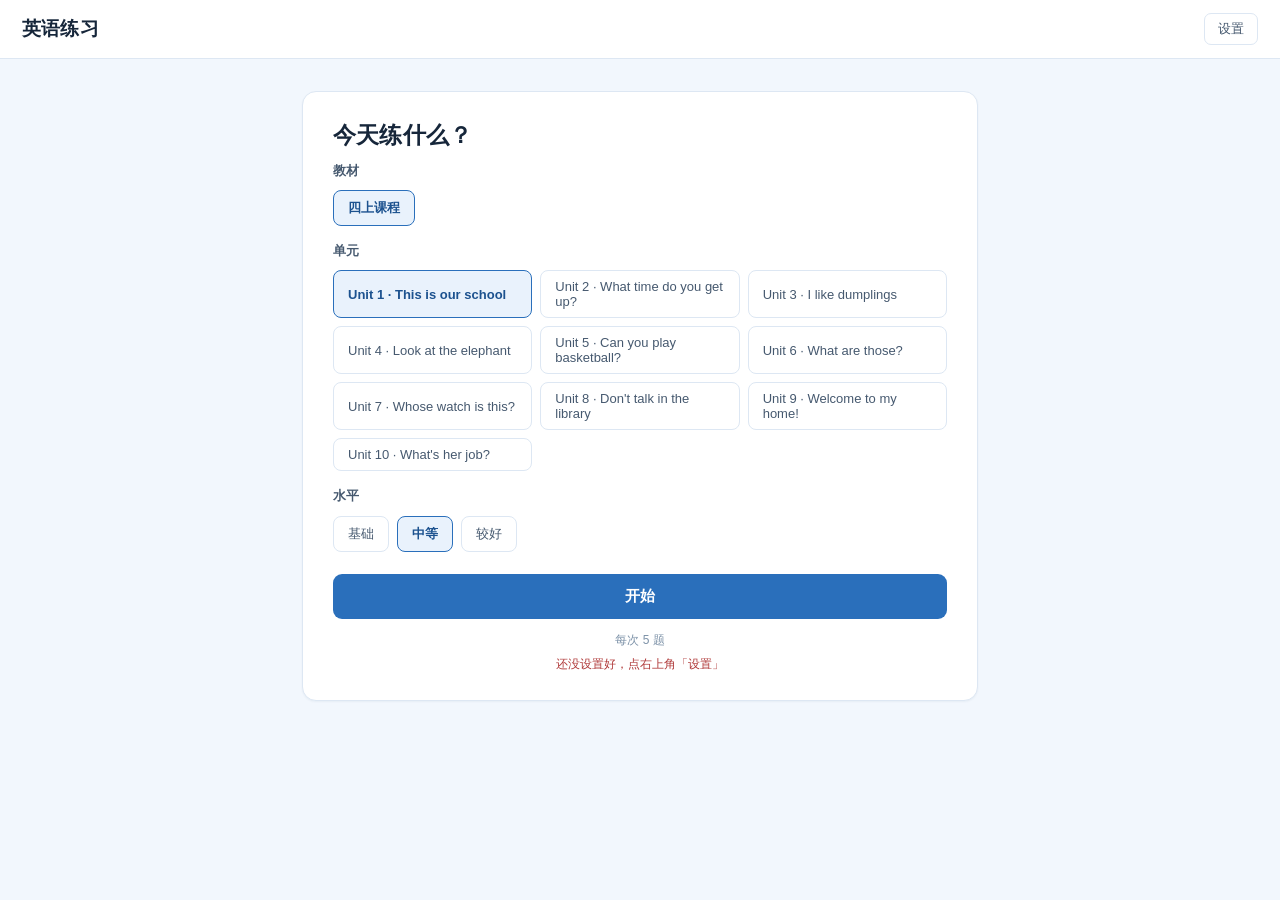
==== commit ac20197d: "Refactor self-evolution hypothesis test workflow" ====
--- a/index.html
+++ b/index.html
@@ -131,12 +131,8 @@
 
 <script src="src/data/books.js"></script>
 <script src="src/data/textbook.js"></script>
-<script src="src/data/books/hebei-g4a.js"></script>
-<script src="src/data/books/xiangshao-g4a.js"></script>
-<script src="src/data/kps-hebei-g4a.js"></script>
-<script src="src/data/kps-xiangshao-g4a.js"></script>
+<script src="src/data/knowledgePoints.js"></script>
 <script src="src/data/curriculum.js"></script>
-<script src="src/data/knowledgePoints.js"></script>
 <script src="src/data/wrongCases.js"></script>
 <script src="src/core/enums.js"></script>
 <script src="src/core/fingerprint.js"></script>
--- a/styles.css
+++ b/styles.css
@@ -1439,6 +1439,7 @@
 }
 .st-opt:hover:not(:disabled) { border-color: var(--blue-line); background: #f7fbff; }
 .st-opt:disabled { cursor: default; }
+.st-opt.is-gone { opacity: .35; text-decoration: line-through; }
 .st-opt .k {
   width: 24px; height: 24px; flex: 0 0 24px;
   display: flex; align-items: center; justify-content: center;
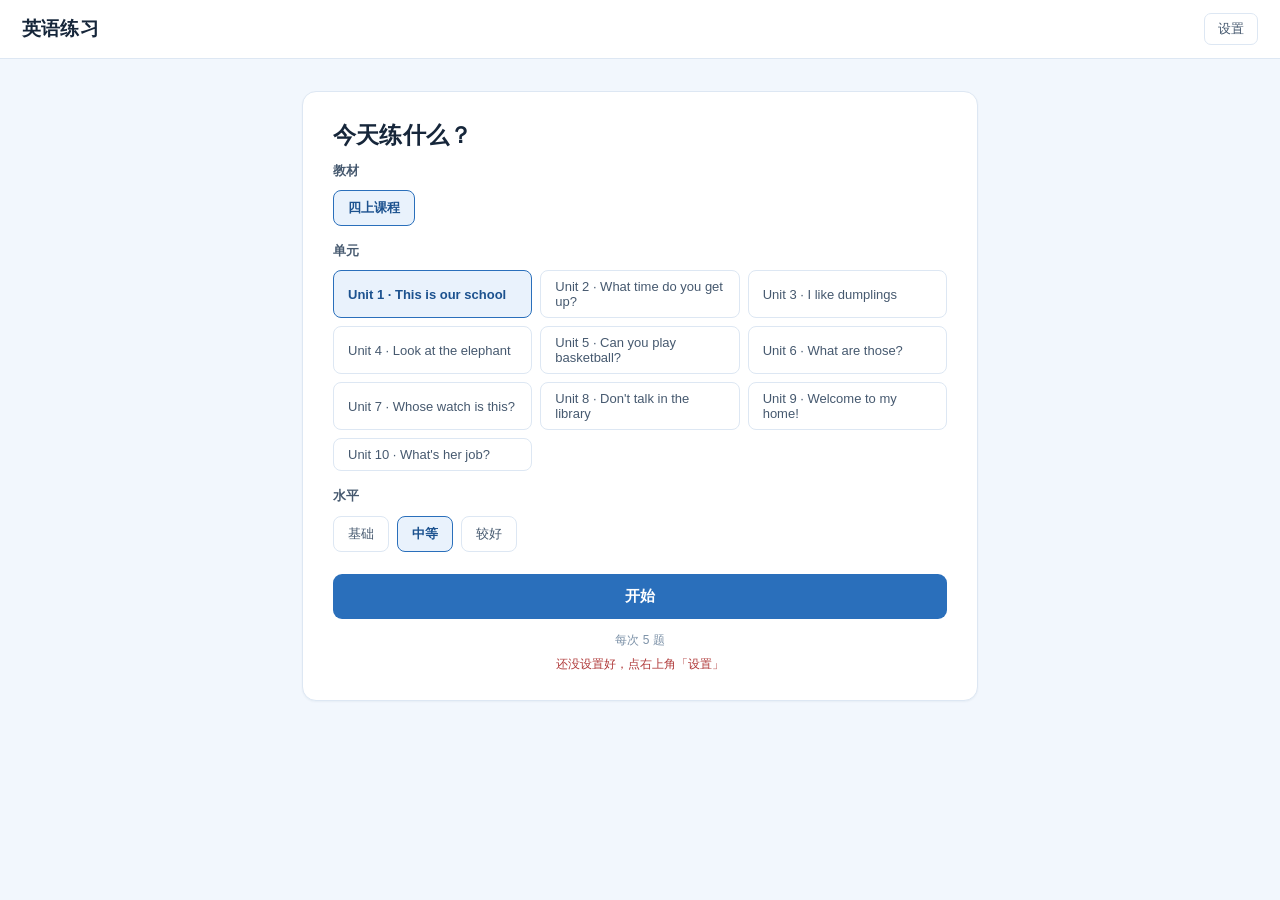
==== commit 38b6d26d: "把答题痕迹变成可更新的权重：答对升、答错降，直接驱动下一轮难度 用户要的方向：痕迹要能作为算法输入，答对提升难度、答错降低，且答对也要留痕。 现有 learner 是「每轮重算的摘要」，没有跨轮累积的" ====
--- a/index.html
+++ b/index.html
@@ -34,6 +34,7 @@
     <button type="button" data-tab="wrongbook" class="tab"><span class="tab-no">03</span>错题</button>
     <button type="button" data-tab="loop" class="tab"><span class="tab-no">04</span>日志</button>
     <button type="button" data-tab="audit" class="tab"><span class="tab-no">05</span>审计台</button>
+    <button type="button" data-tab="profile" class="tab"><span class="tab-no">06</span>用户画像</button>
   </nav>
 
   <main class="stage">
@@ -106,6 +107,10 @@
       内容由 src/dev/audit.js 渲染（左侧导航 + 右侧详情），
       样式在 styles.css 末尾的「05 审计台」区块，与上面四个浅色页签同一套变量。
     -->
+    <section class="stage-page" id="page-profile">
+      <div class="profile-root" id="profileRoot"></div>
+    </section>
+
     <section class="stage-page" id="page-audit">
       <div class="audit-root" id="auditRoot"></div>
     </section>
@@ -147,11 +152,14 @@
 <script src="src/core/quota.js"></script>
 <script src="src/core/bkt.js"></script>
 <script src="src/core/learner.js"></script>
+<script src="src/core/weights.js"></script>
 <script src="src/core/progress.js"></script>
+<script src="src/core/assessment.js"></script>
 <script src="src/core/agentMemory.js"></script>
 <script src="src/core/pipeline.js"></script>
 <script src="src/core/audit.js"></script>
 <script src="src/dev/audit.js"></script>
+<script src="src/dev/profile.js"></script>
 <script src="src/app.js"></script>
 </body>
 </html>
--- a/styles.css
+++ b/styles.css
@@ -15,6 +15,14 @@
   --red-soft: #fbeeee;
   --amber: #9a6a12;
   --amber-soft: #fdf4e3;
+  --green: #56a274;
+  --green-soft: #eaf5ef;
+  --warn: #c89a3f;
+  --warn-soft: #fbf2e0;
+  --bad: #cd7c7c;
+  --bad-soft: #fbecec;
+  --muted: #7d92a8;
+  --soft: #eef3f8;
   --radius: 10px;
   --shadow: 0 1px 2px rgba(24, 55, 92, .05);
 }
@@ -1414,7 +1422,7 @@
 .st-foot { margin-top: 12px; font-size: 12px; color: var(--ink-hint); text-align: center; }
 
 /* 出题中 */
-.st-step { margin-top: 6px; font-size: 13px; color: var(--blue); min-height: 20px; }
+.st-step { margin-top: 14px; font-size: 13px; color: var(--blue); min-height: 20px; }
 .st-bar { height: 6px; border-radius: 3px; background: var(--line-soft); overflow: hidden; margin-top: 18px; }
 .st-bar span { display: block; height: 100%; background: var(--blue); border-radius: 3px; transition: width .3s; }
 
@@ -1488,7 +1496,8 @@
   background: var(--red-soft); border: 1px solid #f0d8d8; border-radius: 8px;
   padding: 9px 12px; font-size: 13px; color: var(--ink-soft);
 }
-.st-sum-item .dot { color: var(--red); font-weight: 700; }
+.st-sum-item .no { flex: 0 0 auto; font-size: 12.5px; color: var(--ink-hint); }
+.st-sum-item .key { color: var(--ink); font-weight: 600; }
 .st-sum-empty {
   margin: 24px 0 6px; padding: 12px; border-radius: 8px;
   background: #eef8f0; border: 1px solid #cfe6d6; color: #2f6b41; font-size: 13px;
@@ -1501,3 +1510,128 @@
 body.is-student .brand-sub:empty { display: none; }
 .st-foot.is-warn { color: var(--red); margin-top: 6px; }
 .st-tip.is-muted { color: var(--ink-hint); margin-top: 8px; }
+
+/* ---------- 学生评价单 ---------- */
+.st-report-card { padding: 28px; }
+.st-report-head { display:flex; justify-content:space-between; align-items:flex-start; gap:20px; }
+.st-report-score { min-width:100px; text-align:right; }
+.st-report-score b { display:block; font-size:42px; line-height:1; color:var(--blue); letter-spacing:-1px; }
+.st-report-score span { display:block; margin-top:6px; color:var(--muted); font-size:12px; }
+.st-report-sub { margin-top:12px; padding:10px 12px; border-radius:8px; background:var(--soft); color:var(--ink); }
+.st-report-formula { margin-top:8px; color:var(--muted); font-size:12px; }
+.st-report-dims { display:grid; grid-template-columns:repeat(4,minmax(0,1fr)); gap:12px; margin-top:22px; }
+.st-report-dim { padding:12px; border:1px solid var(--line); border-radius:8px; background:#fff; }
+.st-report-dim > div:first-child { display:flex; justify-content:space-between; gap:8px; font-size:13px; }
+.st-report-dim b { color:var(--blue); }
+.st-report-dim small { display:block; margin-top:7px; color:var(--muted); font-size:11px; line-height:1.4; }
+.st-report-bar { height:7px; margin-top:10px; border-radius:20px; background:var(--line-soft); overflow:hidden; }
+.st-report-bar i { display:block; height:100%; border-radius:inherit; background:var(--blue); }
+.st-report-bar i.is-good { background:var(--green); }
+.st-report-bar i.is-warn { background:var(--warn); }
+.st-report-bar i.is-bad { background:var(--bad); }
+.st-report-section-title { margin-top:24px; font-size:13px; color:var(--muted); font-weight:700; }
+.st-report-kps { display:grid; gap:10px; margin-top:10px; }
+.st-report-kp { padding:13px 14px; border:1px solid var(--line); border-left:4px solid var(--blue-line); border-radius:8px; background:#fff; }
+.st-report-kp.is-good { border-left-color:var(--green); background:var(--green-soft); }
+.st-report-kp.is-warn { border-left-color:var(--warn); background:#fffaf0; }
+.st-report-kp.is-bad { border-left-color:var(--bad); background:#fffafa; }
+.st-report-kp-head { display:flex; justify-content:space-between; gap:12px; align-items:center; }
+.st-report-kp-head strong { font-size:14px; }
+.st-report-kp-head span { flex:none; font-size:12px; color:var(--muted); }
+.st-report-kp-meta { margin-top:5px; color:var(--muted); font-size:12px; line-height:1.55; }
+.st-report-kp-next { margin-top:6px; color:var(--blue); font-size:12px; }
+.st-report-pending { margin-top:16px; padding:10px 12px; border-radius:8px; background:var(--warn-soft); color:var(--warn); font-size:12px; line-height:1.55; }
+.st-report-caveat { margin-top:10px; color:var(--muted); font-size:11px; line-height:1.55; }
+@media (max-width:760px) {
+  .st-report-head { flex-direction:column; }
+  .st-report-score { text-align:left; }
+  .st-report-dims { grid-template-columns:1fr 1fr; }
+}
+@media (max-width:480px) { .st-report-dims { grid-template-columns:1fr; } }
+
+/* ---------- 06 用户画像 ---------- */
+.profile-page { padding:24px; max-width:1200px; margin:0 auto; }
+.profile-head { display:flex; justify-content:space-between; align-items:flex-start; gap:20px; margin-bottom:18px; }
+.profile-head h2 { margin:0; font-size:24px; }
+.profile-head p { margin:7px 0 0; color:var(--muted); font-size:13px; }
+.profile-version { padding:5px 9px; border-radius:20px; background:var(--soft); color:var(--muted); font-size:11px; }
+.profile-layout { display:grid; grid-template-columns:minmax(260px,.8fr) minmax(320px,1.2fr); gap:16px; }
+.profile-panel { padding:18px; border:1px solid var(--line); border-radius:10px; background:#fff; }
+.profile-panel + .profile-panel, .profile-layout + .profile-panel { margin-top:16px; }
+.profile-layout .profile-panel { margin-top:0; }
+.profile-panel-title { display:flex; justify-content:space-between; align-items:center; margin-bottom:16px; font-weight:700; font-size:14px; }
+.profile-panel-title span { color:var(--muted); font-size:12px; font-weight:400; }
+.profile-ring-wrap { display:flex; justify-content:center; padding:4px 0 14px; }
+.profile-ring { width:190px; height:190px; border-radius:50%; position:relative; display:grid; place-items:center; }
+.profile-ring::after { content:''; position:absolute; inset:28px; border-radius:50%; background:#fff; box-shadow:inset 0 0 0 1px var(--line); }
+.profile-ring-hole { position:relative; z-index:1; display:flex; flex-direction:column; align-items:center; gap:3px; }
+.profile-ring-hole b { font-size:28px; line-height:1; color:var(--ink); }
+.profile-ring-hole span { font-size:12px; color:var(--muted); }
+.profile-legend { display:grid; grid-template-columns:1fr 1fr; gap:8px 12px; font-size:12px; color:var(--muted); }
+.profile-legend span { display:flex; align-items:center; gap:7px; }
+.profile-legend i { width:9px; height:9px; border-radius:50%; display:inline-block; }
+.profile-legend i.is-independent { background:#3f8d5a; }
+.profile-legend i.is-assisted { background:#c68a27; }
+.profile-legend i.is-wrong { background:#c15b5b; }
+.profile-legend i.is-unseen { background:#d7dde6; }
+.profile-dim-row { margin-bottom:16px; }
+.profile-dim-head { display:flex; justify-content:space-between; font-size:13px; }
+.profile-dim-head b { color:var(--blue); }
+.profile-dim-track { height:8px; margin-top:8px; border-radius:20px; background:#edf1f5; overflow:hidden; }
+.profile-dim-track span { display:block; height:100%; border-radius:inherit; background:var(--blue); }
+.profile-dim-track span.is-good { background:#4c8b60; }
+.profile-dim-track span.is-warn { background:#c68a27; }
+.profile-dim-track span.is-bad { background:#c15b5b; }
+.profile-dim-note { margin-top:6px; color:var(--muted); font-size:11px; }
+.profile-pending { display:flex; justify-content:space-between; gap:12px; padding:9px 0; border-top:1px dashed var(--line); color:var(--muted); font-size:12px; }
+.profile-pending b { color:#8a6a20; font-weight:500; text-align:right; }
+.profile-kp-row { padding:13px 0; border-top:1px solid var(--line); }
+.profile-kp-row:first-child { border-top:0; padding-top:0; }
+.profile-kp-main { display:flex; justify-content:space-between; gap:12px; align-items:center; }
+.profile-kp-main strong { font-size:14px; }
+.profile-state { flex:none; padding:3px 8px; border-radius:20px; background:var(--soft); color:var(--muted); font-size:11px; }
+.profile-state.is-good { color:#36724a; background:#edf8f0; }
+.profile-state.is-warn { color:#8a6416; background:#fbf4e4; }
+.profile-state.is-bad { color:#9a3f3f; background:#fbecec; }
+.profile-state.is-muted { color:var(--muted); background:var(--soft); }
+.profile-kp-meta { display:flex; gap:16px; flex-wrap:wrap; margin-top:6px; color:var(--muted); font-size:12px; }
+.profile-kp-evidence { display:flex; gap:6px; flex-wrap:wrap; margin-top:8px; }
+.profile-kp-evidence span { padding:3px 7px; border-radius:5px; background:var(--soft); color:var(--muted); font-size:11px; }
+.profile-empty { padding:24px; border:1px dashed var(--line); border-radius:8px; color:var(--muted); font-size:13px; }
+.profile-caveat { margin-top:14px; color:var(--muted); font-size:11px; line-height:1.6; }
+@media (max-width:800px) { .profile-layout { grid-template-columns:1fr; } .profile-page { padding:14px; } .profile-head { flex-direction:column; } }
+
+.kp-path { display:inline-block; margin-left:8px; padding:2px 6px; border-radius:10px; background:#eef4fb; color:#4d6f98; font-size:11px; }
+
+.profile-kp-picker { display:flex; gap:6px; align-items:center; margin-bottom:12px; }
+.profile-step { width:30px; height:30px; border:1px solid var(--line); border-radius:7px; background:#fff; color:var(--ink); cursor:pointer; font-size:18px; line-height:1; }
+.profile-step:hover { border-color:var(--blue-line); color:var(--blue); }
+.profile-select { min-width:0; flex:1; height:34px; padding:0 8px; border:1px solid var(--line); border-radius:7px; background:#fff; color:var(--ink); font-size:12px; }
+.profile-selected-name { margin:0 0 8px; color:var(--muted); font-size:12px; line-height:1.5; }
+.profile-ring-wrap { display:flex; justify-content:center; padding:2px 0 10px; }
+.profile-ring-svg { width:230px; height:230px; display:block; }
+.profile-metric-list { display:grid; gap:7px; padding-top:6px; border-top:1px solid var(--line); }
+.profile-metric-row { display:flex; justify-content:space-between; align-items:center; font-size:12px; color:var(--muted); }
+.profile-metric-row i { display:inline-block; width:9px; height:9px; margin-right:7px; border-radius:50%; }
+.profile-metric-row b { color:var(--ink); font-weight:600; }
+.profile-detail-state { display:inline-block; padding:4px 9px; border-radius:20px; font-size:12px; background:var(--soft); color:var(--muted); }
+.profile-detail-state.is-good { color:#36724a; background:#edf8f0; }
+.profile-detail-state.is-warn { color:#8a6416; background:#fbf4e4; }
+.profile-detail-state.is-bad { color:#9a3f3f; background:#fbecec; }
+.profile-detail-grid { display:grid; grid-template-columns:1fr 1fr; gap:12px; margin-top:18px; }
+.profile-detail-grid div { padding:10px; border-radius:7px; background:var(--soft); }
+.profile-detail-grid span { display:block; color:var(--muted); font-size:11px; }
+.profile-detail-grid b { display:block; margin-top:4px; color:var(--ink); font-size:17px; }
+.profile-detail-next { margin-top:14px; padding:10px 12px; border-radius:7px; background:#eef4fb; color:var(--blue); font-size:12px; }
+.profile-list-panel { margin-top:16px; }
+.profile-kp-row { display:block; width:100%; padding:13px 0; border:0; border-top:1px solid var(--line); border-radius:0; background:transparent; color:var(--ink); text-align:left; cursor:pointer; }
+.profile-kp-row:first-of-type { border-top:0; }
+.profile-kp-row:hover { background:#f8fafc; }
+.profile-kp-row.is-selected { margin:0 -8px; padding:13px 8px; background:#f4f8fd; }
+.profile-list-panel .profile-kp-main { display:flex; justify-content:space-between; gap:12px; align-items:center; }
+.profile-list-panel .profile-kp-main strong { font-size:13px; font-weight:600; }
+.profile-list-panel .profile-state { flex:none; padding:3px 8px; border-radius:20px; font-size:11px; }
+.profile-list-panel .profile-kp-meta { display:flex; gap:14px; flex-wrap:wrap; margin-top:6px; color:var(--muted); font-size:11px; }
+.profile-list-panel .profile-kp-evidence { display:flex; gap:5px; flex-wrap:wrap; margin-top:7px; }
+.profile-list-panel .profile-kp-evidence span { padding:3px 6px; border-radius:4px; background:var(--soft); color:var(--muted); font-size:10px; }
+@media (max-width:800px) { .profile-detail-grid { grid-template-columns:1fr 1fr; } .profile-ring-svg { width:210px; height:210px; } }
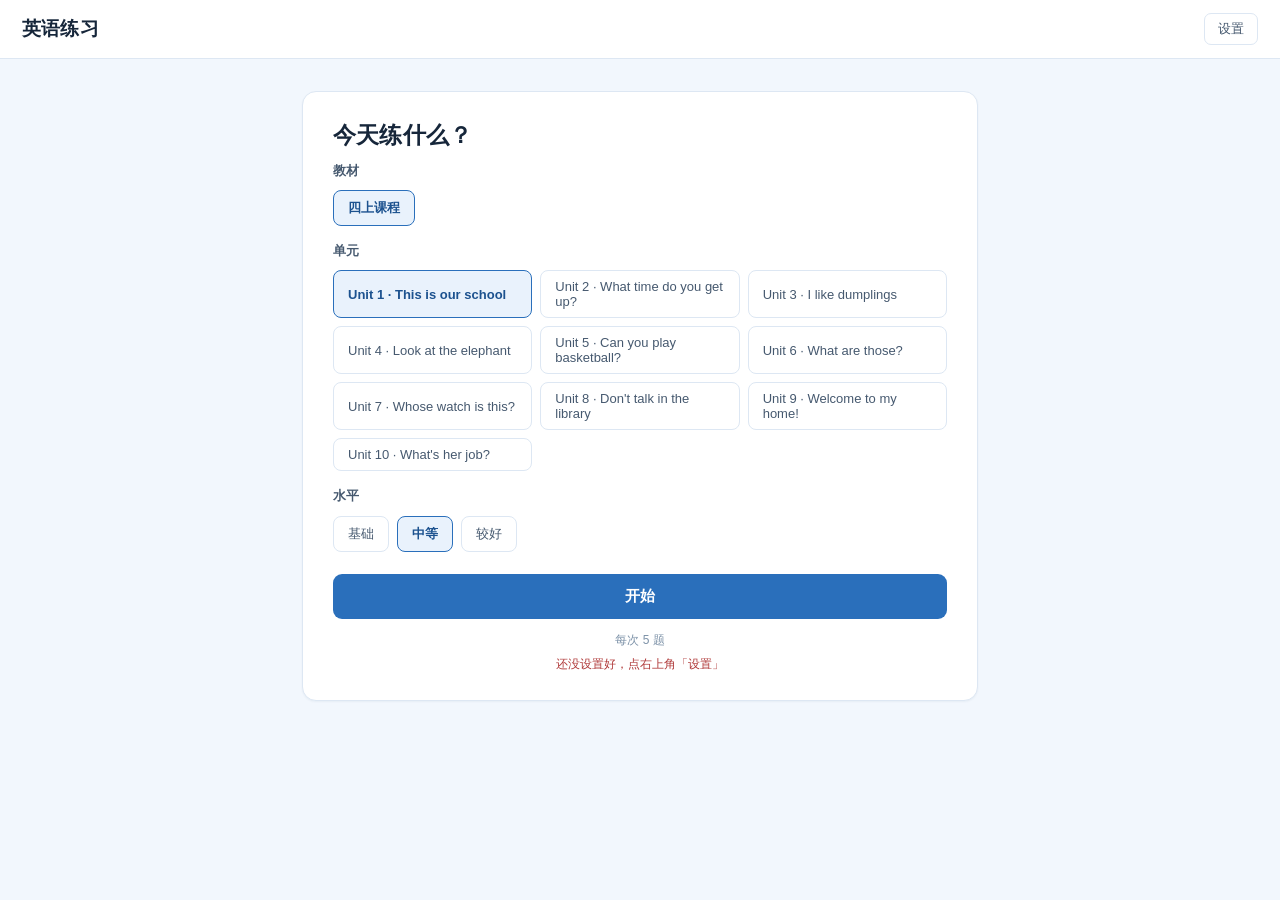
==== commit 25b29010: "难度台账改成能核的话：说清升降几级、凭什么、数据取自哪一条 原来的打印是直接把内部字段拼出来：「辨 → 用　由 权重 定　权重档 用 / 掌握概率档 用」。 「辨」「用」是课程侧分层名，「权重档」是字" ====
--- a/index.html
+++ b/index.html
@@ -153,6 +153,7 @@
 <script src="src/core/bkt.js"></script>
 <script src="src/core/learner.js"></script>
 <script src="src/core/weights.js"></script>
+<script src="src/core/levelTrace.js"></script>
 <script src="src/core/progress.js"></script>
 <script src="src/core/assessment.js"></script>
 <script src="src/core/agentMemory.js"></script>
--- a/styles.css
+++ b/styles.css
@@ -1540,8 +1540,8 @@
 .st-report-kp-head span { flex:none; font-size:12px; color:var(--muted); }
 .st-report-kp-meta { margin-top:5px; color:var(--muted); font-size:12px; line-height:1.55; }
 .st-report-kp-next { margin-top:6px; color:var(--blue); font-size:12px; }
-.st-report-pending { margin-top:16px; padding:10px 12px; border-radius:8px; background:var(--warn-soft); color:var(--warn); font-size:12px; line-height:1.55; }
-.st-report-caveat { margin-top:10px; color:var(--muted); font-size:11px; line-height:1.55; }
+/* 学生端唯一一句难度提示：难一点是挑战，累了就先松一口。绿色表示这是鼓励，不是告警。 */
+.st-next-hint { margin-top:12px; padding:11px 13px; border-radius:8px; border-left:3px solid var(--green); background:var(--green-soft); color:var(--ink); font-size:13px; line-height:1.6; }
 @media (max-width:760px) {
   .st-report-head { flex-direction:column; }
   .st-report-score { text-align:left; }
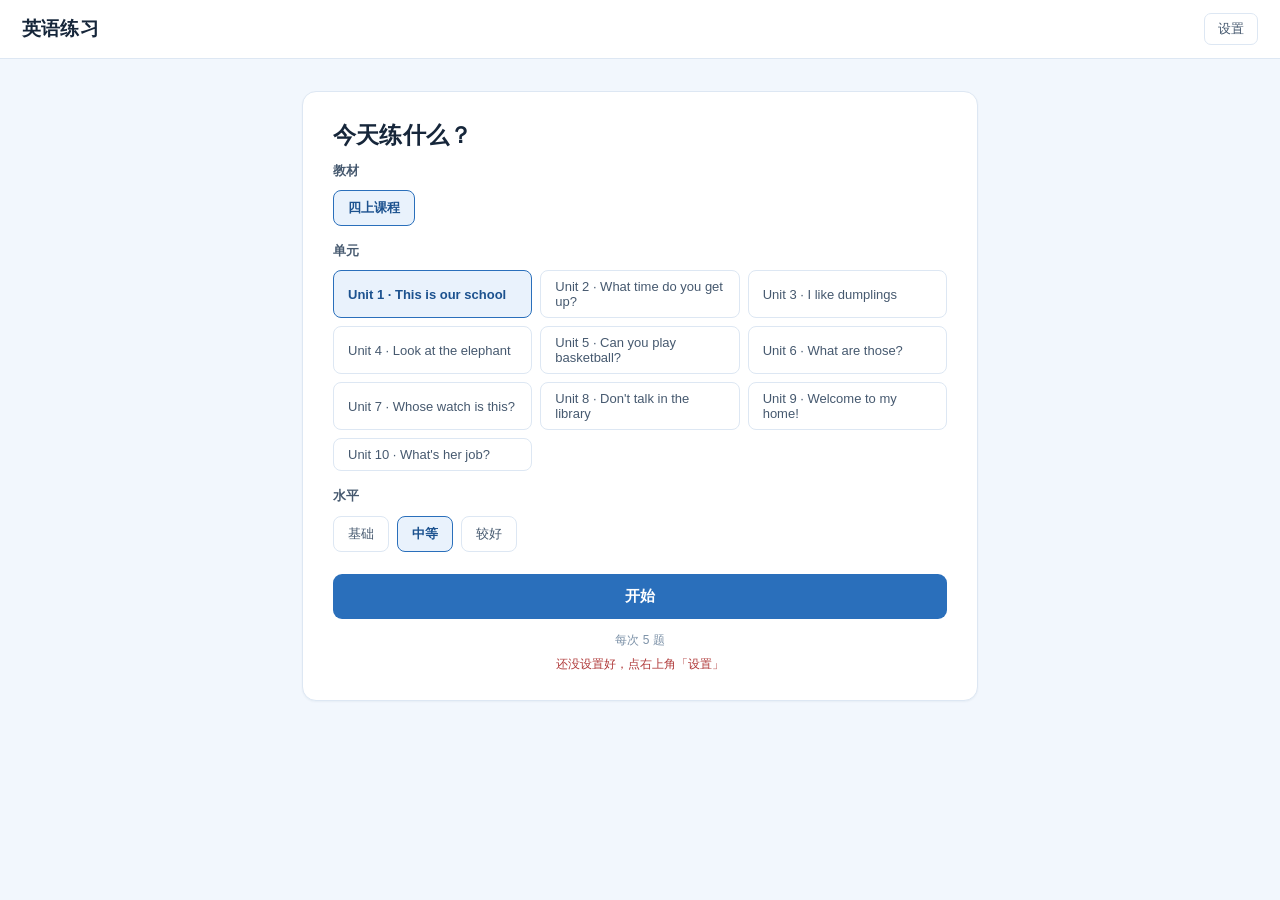
==== commit 3d1c323b: "题数出满 + 考点对齐 + 跨天方向：最小测试的三处硬缺口 用户定的两条口径写进 README/SPEC： - 目标不是每轮题目不同，而是几天下来题往这个学生的强弱项收敛，   按「广度 + 深度」慢" ====
--- a/index.html
+++ b/index.html
@@ -154,6 +154,7 @@
 <script src="src/core/learner.js"></script>
 <script src="src/core/weights.js"></script>
 <script src="src/core/levelTrace.js"></script>
+<script src="src/core/trend.js"></script>
 <script src="src/core/progress.js"></script>
 <script src="src/core/assessment.js"></script>
 <script src="src/core/agentMemory.js"></script>
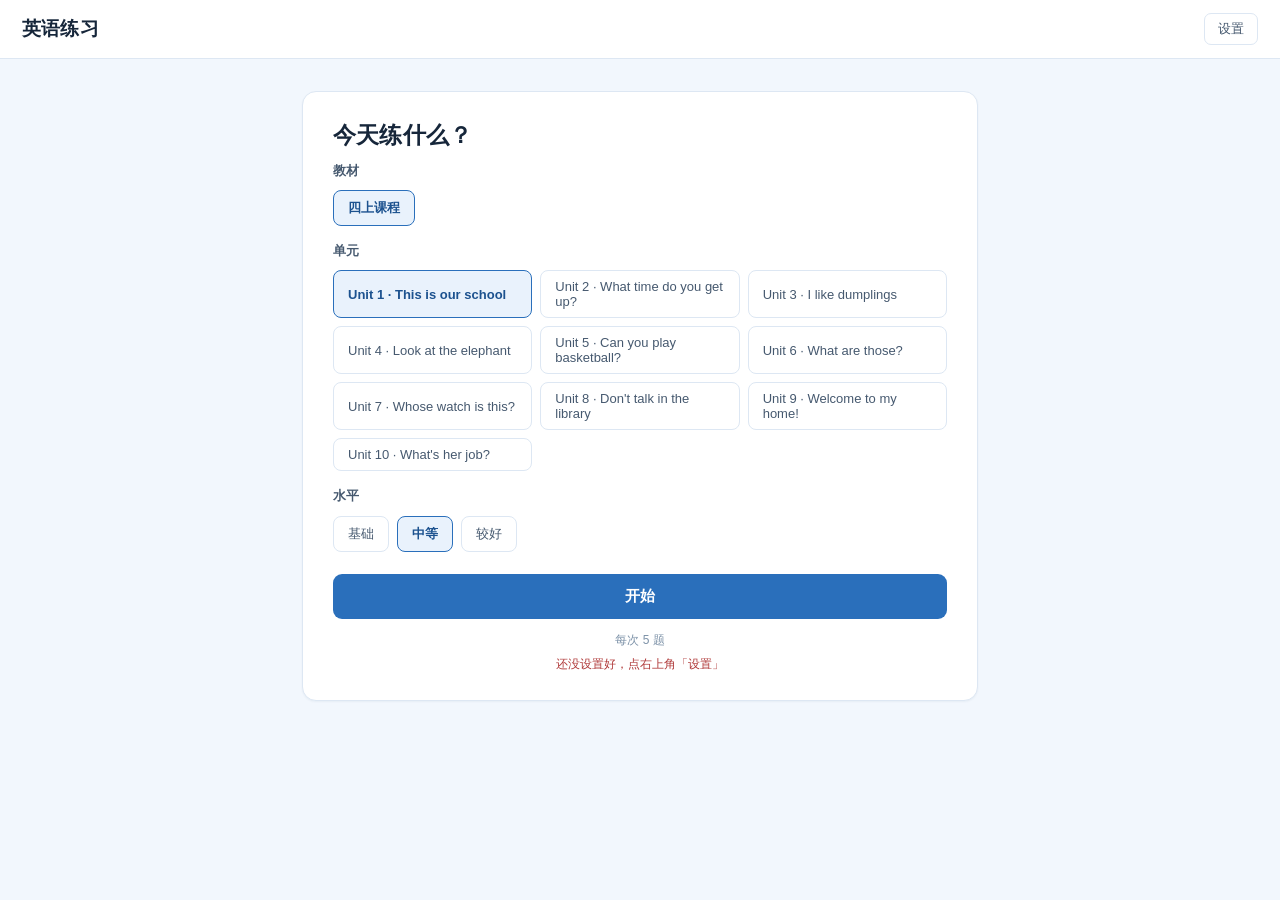
==== commit 8fb8b94f: "精简为三个角色 + 单一出题界面，为重新设计留干净起点 用户定的方向：砍掉没用的东西，只保留三个角色（指定方案 / 执行 / 反馈）， 前端不要开发界面，只留出题展示。备份在 backup-befor" ====
--- a/index.html
+++ b/index.html
@@ -15,27 +15,9 @@
       <div class="brand-sub" id="brandSub"></div>
     </div>
     <div class="controls">
-      <select id="bookSelect" class="unit-select" title="教材版本"></select>
-      <select id="unitSelect" class="unit-select" title="教材单元"></select>
-      <div class="round-switch" id="roundSwitch">
-        <button type="button" data-round="1" class="is-active">R1</button>
-        <button type="button" data-round="2">R2</button>
-      </div>
       <button type="button" id="modelBtn" class="btn btn-ghost">设置</button>
-      <button type="button" id="exportBtn" class="btn btn-ghost">导出</button>
-      <button type="button" id="resetBtn" class="btn btn-ghost">重置</button>
-      <button type="button" id="viewToggle" class="btn btn-ghost">开发视图</button>
     </div>
   </header>
-
-  <nav class="tabbar" id="tabbar">
-    <button type="button" data-tab="agents" class="tab is-active"><span class="tab-no">01</span>出题</button>
-    <button type="button" data-tab="practice" class="tab"><span class="tab-no">02</span>答题</button>
-    <button type="button" data-tab="wrongbook" class="tab"><span class="tab-no">03</span>错题</button>
-    <button type="button" data-tab="loop" class="tab"><span class="tab-no">04</span>日志</button>
-    <button type="button" data-tab="audit" class="tab"><span class="tab-no">05</span>审计台</button>
-    <button type="button" data-tab="profile" class="tab"><span class="tab-no">06</span>用户画像</button>
-  </nav>
 
   <main class="stage">
 
@@ -48,79 +30,9 @@
       <div id="studentRoot"></div>
     </section>
 
-    <section class="stage-page" id="page-agents">
-      <aside class="agent-rail" id="agentRail"></aside>
-      <div class="agent-work" id="agentPanel"></div>
-    </section>
-
-    <section class="stage-page" id="page-practice">
-      <div class="practice-work" id="practiceCard"></div>
-      <aside class="practice-rail" id="practiceRail"></aside>
-    </section>
-
-    <section class="stage-page" id="page-wrongbook">
-      <div class="list-head">
-        <h2>学生错题</h2>
-        <span id="wrongSummary" class="list-count"></span>
-      </div>
-      <div id="wrongList" class="wrong-list"></div>
-      <details class="fold" id="addWrongFold">
-        <summary>新增错题</summary>
-        <div id="addWrongForm" class="add-form"></div>
-      </details>
-    </section>
-
-    <section class="stage-page" id="page-loop">
-      <div class="kpi-row" id="metrics"></div>
-
-      <div class="log-layout">
-        <div class="card log-card">
-          <div class="card-head"><h3>出题日志</h3><span id="logCount"></span></div>
-          <div id="logFeed" class="log-feed"></div>
-        </div>
-        <div class="card chart-card">
-          <div class="card-head"><h3>被退回的原因</h3><span>按检查项统计</span></div>
-          <div id="rejectChart" class="chart"></div>
-          <div class="card-head is-sub"><h3>已经出过的角度</h3><span id="usedCount"></span></div>
-          <div id="usedCells" class="used-cells"></div>
-        </div>
-      </div>
-
-      <div class="card">
-        <div class="card-head"><h3>没出成的题</h3><span>按考点分组 · 第几次、卡在哪一步、一句原因</span></div>
-        <div id="failDetail" class="fail-detail"></div>
-      </div>
-
-      <div class="card">
-        <div class="card-head"><h3>判分台账</h3><span>模型判过一次就冻结 · 下游只读这条</span></div>
-        <div id="gradeLedger" class="grade-ledger"></div>
-      </div>
-
-      <div class="card stop-card">
-        <div class="card-head"><h3>停止决策</h3><span>勾选并填写依据</span></div>
-        <div id="stopPanel" class="stop-inline"></div>
-      </div>
-    </section>
-
-    <!--
-      05 审计台：给开发者与评审看角色流水用的，不是给学生用。
-      内容由 src/dev/audit.js 渲染（左侧导航 + 右侧详情），
-      样式在 styles.css 末尾的「05 审计台」区块，与上面四个浅色页签同一套变量。
-    -->
-    <section class="stage-page" id="page-profile">
-      <div class="profile-root" id="profileRoot"></div>
-    </section>
-
-    <section class="stage-page" id="page-audit">
-      <div class="audit-root" id="auditRoot"></div>
-    </section>
-
   </main>
 
-  <footer class="footbar">
-    <span id="footStatus"></span>
-    <span class="foot-hint" id="footHint">本地保存</span>
-  </footer>
+
 
 </div>
 
@@ -160,8 +72,6 @@
 <script src="src/core/agentMemory.js"></script>
 <script src="src/core/pipeline.js"></script>
 <script src="src/core/audit.js"></script>
-<script src="src/dev/audit.js"></script>
-<script src="src/dev/profile.js"></script>
 <script src="src/app.js"></script>
 </body>
 </html>
--- a/styles.css
+++ b/styles.css
@@ -1485,71 +1485,28 @@
 .st-why-row.is-wrong .tag { color: var(--red); }
 .st-tip { margin-top: 12px; font-size: 12.5px; color: var(--ink-hint); line-height: 1.65; }
 
+/* 判题后的解析：答对答错都给，像试卷答案一样讲清这道题考什么 */
+.st-explain {
+  margin-top: 14px; padding: 11px 13px; border-radius: 8px;
+  background: #eef8f0; border: 1px solid #cfe6d6;
+}
+.st-explain.is-wrong { background: var(--red-soft); border-color: #f0d8d8; margin-top: 8px; }
+.st-explain-label { font-size: 11.5px; font-weight: 700; color: #2f6b41; margin-bottom: 5px; }
+.st-explain.is-wrong .st-explain-label { color: var(--red); }
+.st-explain-text { font-size: 13px; color: var(--ink); line-height: 1.6; }
+.st-explain .st-why { margin-top: 2px; }
+
 /* 本轮结果 */
 .st-sum { text-align: center; }
-.st-sum-num { font-size: 46px; font-weight: 700; color: var(--blue-deep); line-height: 1.1; }
-.st-sum-num small { font-size: 16px; font-weight: 600; color: var(--ink-hint); }
-.st-sum-label { font-size: 13px; color: var(--ink-hint); margin-top: 4px; }
-.st-sum-list { text-align: left; margin: 24px 0 6px; display: grid; gap: 8px; }
-.st-sum-item {
-  display: flex; gap: 10px; align-items: baseline;
-  background: var(--red-soft); border: 1px solid #f0d8d8; border-radius: 8px;
-  padding: 9px 12px; font-size: 13px; color: var(--ink-soft);
-}
-.st-sum-item .no { flex: 0 0 auto; font-size: 12.5px; color: var(--ink-hint); }
-.st-sum-item .key { color: var(--ink); font-weight: 600; }
-.st-sum-empty {
-  margin: 24px 0 6px; padding: 12px; border-radius: 8px;
-  background: #eef8f0; border: 1px solid #cfe6d6; color: #2f6b41; font-size: 13px;
-}
-
 /* 学生视图下底部那行是给开发者看的统计，收起来 */
 body.is-student .footbar { display: none; }
-body.is-student .st-sum-num small { margin-left: 4px; }
 /* 学生视图顶栏只有产品名，副标题空着时不要留一条空白 */
 body.is-student .brand-sub:empty { display: none; }
 .st-foot.is-warn { color: var(--red); margin-top: 6px; }
 .st-tip.is-muted { color: var(--ink-hint); margin-top: 8px; }
 
-/* ---------- 学生评价单 ---------- */
-.st-report-card { padding: 28px; }
-.st-report-head { display:flex; justify-content:space-between; align-items:flex-start; gap:20px; }
-.st-report-score { min-width:100px; text-align:right; }
-.st-report-score b { display:block; font-size:42px; line-height:1; color:var(--blue); letter-spacing:-1px; }
-.st-report-score span { display:block; margin-top:6px; color:var(--muted); font-size:12px; }
-.st-report-sub { margin-top:12px; padding:10px 12px; border-radius:8px; background:var(--soft); color:var(--ink); }
-.st-report-formula { margin-top:8px; color:var(--muted); font-size:12px; }
-.st-report-dims { display:grid; grid-template-columns:repeat(4,minmax(0,1fr)); gap:12px; margin-top:22px; }
-.st-report-dim { padding:12px; border:1px solid var(--line); border-radius:8px; background:#fff; }
-.st-report-dim > div:first-child { display:flex; justify-content:space-between; gap:8px; font-size:13px; }
-.st-report-dim b { color:var(--blue); }
-.st-report-dim small { display:block; margin-top:7px; color:var(--muted); font-size:11px; line-height:1.4; }
-.st-report-bar { height:7px; margin-top:10px; border-radius:20px; background:var(--line-soft); overflow:hidden; }
-.st-report-bar i { display:block; height:100%; border-radius:inherit; background:var(--blue); }
-.st-report-bar i.is-good { background:var(--green); }
-.st-report-bar i.is-warn { background:var(--warn); }
-.st-report-bar i.is-bad { background:var(--bad); }
-.st-report-section-title { margin-top:24px; font-size:13px; color:var(--muted); font-weight:700; }
-.st-report-kps { display:grid; gap:10px; margin-top:10px; }
-.st-report-kp { padding:13px 14px; border:1px solid var(--line); border-left:4px solid var(--blue-line); border-radius:8px; background:#fff; }
-.st-report-kp.is-good { border-left-color:var(--green); background:var(--green-soft); }
-.st-report-kp.is-warn { border-left-color:var(--warn); background:#fffaf0; }
-.st-report-kp.is-bad { border-left-color:var(--bad); background:#fffafa; }
-.st-report-kp-head { display:flex; justify-content:space-between; gap:12px; align-items:center; }
-.st-report-kp-head strong { font-size:14px; }
-.st-report-kp-head span { flex:none; font-size:12px; color:var(--muted); }
-.st-report-kp-meta { margin-top:5px; color:var(--muted); font-size:12px; line-height:1.55; }
-.st-report-kp-next { margin-top:6px; color:var(--blue); font-size:12px; }
-/* 学生端唯一一句难度提示：难一点是挑战，累了就先松一口。绿色表示这是鼓励，不是告警。 */
-.st-next-hint { margin-top:12px; padding:11px 13px; border-radius:8px; border-left:3px solid var(--green); background:var(--green-soft); color:var(--ink); font-size:13px; line-height:1.6; }
-@media (max-width:760px) {
-  .st-report-head { flex-direction:column; }
-  .st-report-score { text-align:left; }
-  .st-report-dims { grid-template-columns:1fr 1fr; }
-}
-@media (max-width:480px) { .st-report-dims { grid-template-columns:1fr; } }
-
 /* ---------- 06 用户画像 ---------- */
+#page-profile.is-active { display:block; overflow:auto; }
 .profile-page { padding:24px; max-width:1200px; margin:0 auto; }
 .profile-head { display:flex; justify-content:space-between; align-items:flex-start; gap:20px; margin-bottom:18px; }
 .profile-head h2 { margin:0; font-size:24px; }
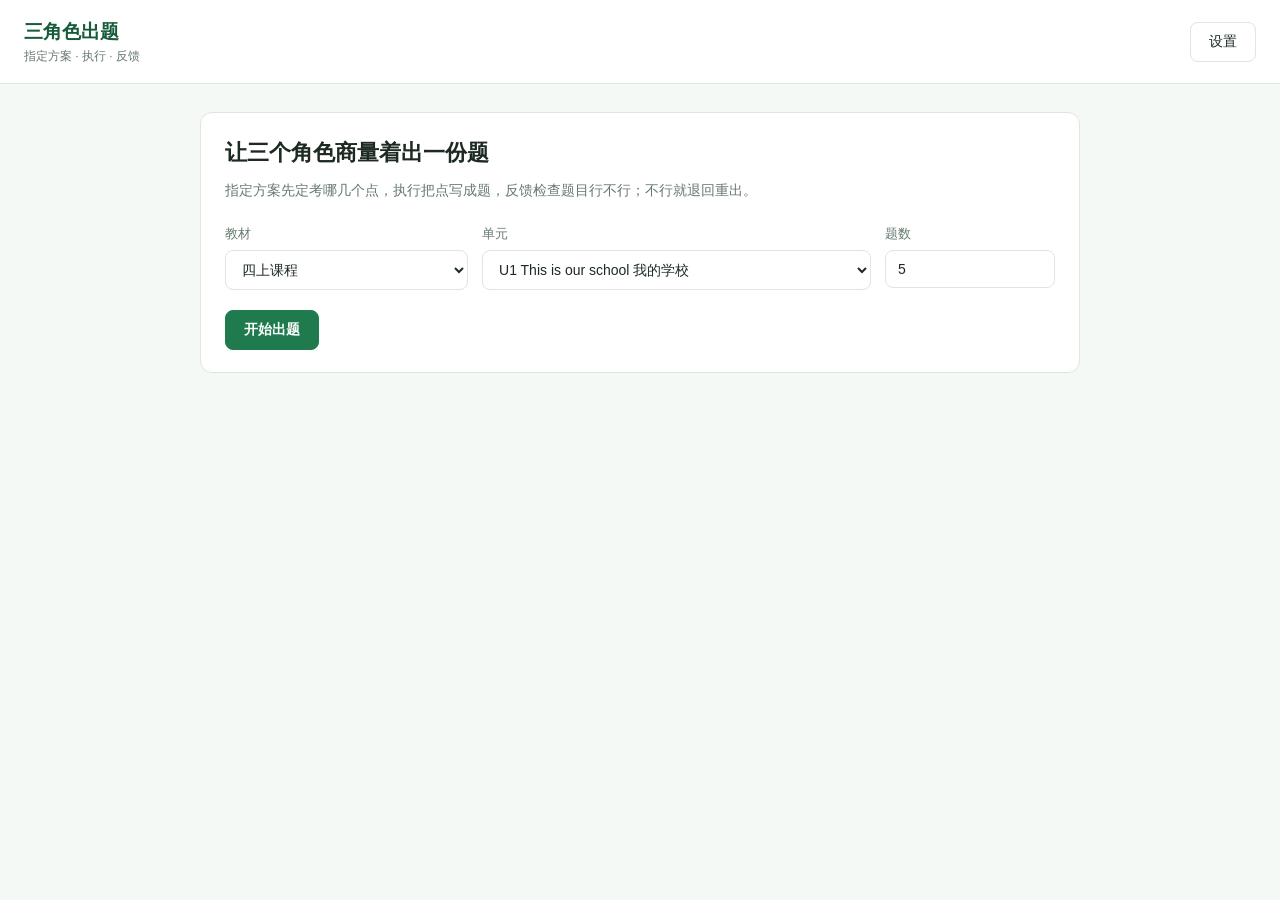
==== commit 2f79ef71: "彻底精简：只留三角色出题和题目列表，删掉其余全部旧机制 用户要求「防止受之前影响」，从最简单的三个角色商讨出题重新开始， 最后把题目列表输出在界面上。备份分支 backup-before-minima" ====
--- a/index.html
+++ b/index.html
@@ -3,44 +3,28 @@
 <head>
 <meta charset="UTF-8">
 <meta name="viewport" content="width=device-width, initial-scale=1.0">
-<title>英语自适应练习</title>
+<title>三角色出题</title>
 <link rel="stylesheet" href="styles.css">
 </head>
 <body>
-<div class="app">
 
-  <header class="topbar">
-    <div class="brand">
-      <div class="brand-title">英语练习</div>
-      <div class="brand-sub" id="brandSub"></div>
-    </div>
-    <div class="controls">
-      <button type="button" id="modelBtn" class="btn btn-ghost">设置</button>
-    </div>
-  </header>
+<header class="topbar">
+  <div class="brand">
+    <div class="brand-title">三角色出题</div>
+    <div class="brand-sub">指定方案 · 执行 · 反馈</div>
+  </div>
+  <button type="button" id="modelBtn" class="btn btn-ghost">设置</button>
+</header>
 
-  <main class="stage">
-
-    <!--
-      学生端：默认进来的就是这一页。
-      只有四件事：选画像 → 系统出题 → 答题 → 下一轮。
-      出题的角色分工、配额、失败记录全部收进「开发视图」，学生看不到。
-    -->
-    <section class="stage-page is-active" id="page-student">
-      <div id="studentRoot"></div>
-    </section>
-
-  </main>
-
-
-
-</div>
+<main class="stage">
+  <div id="root"></div>
+</main>
 
 <div class="modal-mask" id="modelModal" hidden>
   <div class="modal">
     <div class="modal-head">
-      <h3>设置</h3>
-      <button type="button" class="btn btn-ghost" data-action="close-model">关</button>
+      <h3>模型设置</h3>
+      <button type="button" class="btn btn-ghost" data-act="close-model">关闭</button>
     </div>
     <div class="modal-body" id="modelForm"></div>
   </div>
@@ -48,30 +32,10 @@
 
 <script src="src/data/books.js"></script>
 <script src="src/data/textbook.js"></script>
-<script src="src/data/knowledgePoints.js"></script>
 <script src="src/data/curriculum.js"></script>
-<script src="src/data/wrongCases.js"></script>
-<script src="src/core/enums.js"></script>
-<script src="src/core/fingerprint.js"></script>
-<script src="src/core/checklist.js"></script>
-<script src="src/core/wrongBook.js"></script>
-<script src="src/core/practice.js"></script>
 <script src="src/core/llm.js"></script>
-<script src="src/core/grade.js"></script>
-<script src="src/core/diagnose.js"></script>
 <script src="src/core/agents.js"></script>
-<script src="src/core/validate.js"></script>
-<script src="src/core/quota.js"></script>
-<script src="src/core/bkt.js"></script>
-<script src="src/core/learner.js"></script>
-<script src="src/core/weights.js"></script>
-<script src="src/core/levelTrace.js"></script>
-<script src="src/core/trend.js"></script>
-<script src="src/core/progress.js"></script>
-<script src="src/core/assessment.js"></script>
-<script src="src/core/agentMemory.js"></script>
 <script src="src/core/pipeline.js"></script>
-<script src="src/core/audit.js"></script>
 <script src="src/app.js"></script>
 </body>
 </html>
--- a/styles.css
+++ b/styles.css
@@ -1,1594 +1,172 @@
-/* 出题工作台 · 浅蓝 + 蓝，纯色平涂，无渐变无 emoji */
 :root {
-  --canvas: #f2f7fd;
-  --surface: #ffffff;
-  --ink: #16263a;
-  --ink-soft: #46596f;
-  --ink-hint: #7d92a8;
-  --blue: #2a6fbb;
-  --blue-deep: #1c528f;
-  --blue-soft: #e9f2fc;
-  --blue-line: #c8dcf1;
-  --line: #dde7f3;
-  --line-soft: #ecf2f9;
-  --red: #b03a3a;
-  --red-soft: #fbeeee;
-  --amber: #9a6a12;
-  --amber-soft: #fdf4e3;
-  --green: #56a274;
-  --green-soft: #eaf5ef;
-  --warn: #c89a3f;
-  --warn-soft: #fbf2e0;
-  --bad: #cd7c7c;
-  --bad-soft: #fbecec;
-  --muted: #7d92a8;
-  --soft: #eef3f8;
-  --radius: 10px;
-  --shadow: 0 1px 2px rgba(24, 55, 92, .05);
+  --bg: #f5f9f6;
+  --card: #ffffff;
+  --ink: #1c2a22;
+  --muted: #677a6e;
+  --line: #dce7df;
+  --green: #1f7a4d;
+  --green-dark: #175c3a;
+  --green-soft: #e8f4ed;
+  --red: #b24444;
+  --red-soft: #fceeee;
+  --amber: #9a6b18;
 }
 
 * { box-sizing: border-box; }
 
-html, body {
-  height: 100%;
+body {
   margin: 0;
-  background: var(--canvas);
+  background: var(--bg);
   color: var(--ink);
-  font-family: -apple-system, BlinkMacSystemFont, "Segoe UI", "PingFang SC", "Microsoft YaHei", sans-serif;
+  font-family: -apple-system, BlinkMacSystemFont, "Segoe UI", "Microsoft YaHei", sans-serif;
   font-size: 15px;
-  line-height: 1.55;
-  -webkit-font-smoothing: antialiased;
+  line-height: 1.65;
 }
 
-h2, h3 { margin: 0; font-weight: 650; letter-spacing: .01em; }
-h2 { font-size: 17px; }
-h3 { font-size: 15px; }
-p { margin: 0; }
-
-.app { display: flex; flex-direction: column; height: 100%; }
-
-/* ---------- 顶栏 ---------- */
 .topbar {
   display: flex;
   align-items: center;
   justify-content: space-between;
-  gap: 16px;
-  padding: 13px 22px;
-  background: var(--surface);
+  padding: 16px 24px;
+  background: var(--card);
   border-bottom: 1px solid var(--line);
 }
-.brand-title { font-size: 19px; font-weight: 700; letter-spacing: .01em; }
-.brand-sub { font-size: 12.5px; color: var(--ink-hint); margin-top: 1px; }
-.controls { display: flex; align-items: center; gap: 8px; }
 
-.round-switch { display: flex; background: var(--blue-soft); border-radius: 8px; padding: 3px; }
-.round-switch button {
-  border: 0; background: transparent; color: var(--blue-deep);
-  font-size: 12.5px; font-weight: 600; padding: 5px 14px; border-radius: 6px;
-  cursor: pointer;
-}
-.round-switch button.is-active { background: var(--surface); color: var(--blue-deep); box-shadow: var(--shadow); }
+.brand-title { font-size: 19px; font-weight: 700; color: var(--green-dark); }
+.brand-sub { font-size: 12px; color: var(--muted); }
 
-.unit-select {
+.stage { max-width: 920px; margin: 28px auto 60px; padding: 0 20px; }
+
+.card {
+  background: var(--card);
   border: 1px solid var(--line);
-  background: var(--surface);
-  color: var(--ink);
-  font-size: 12.5px;
-  font-weight: 600;
-  padding: 6px 10px;
-  border-radius: 7px;
-  cursor: pointer;
-  max-width: 210px;
+  border-radius: 12px;
+  padding: 22px 24px;
+  margin-bottom: 18px;
 }
 
+h1 { font-size: 22px; margin: 0 0 8px; }
+h2 { font-size: 18px; margin: 0 0 12px; }
+h3 { font-size: 16px; margin: 0 0 10px; }
+h4 { font-size: 13px; margin: 0 0 6px; color: var(--muted); font-weight: 600; }
+p { margin: 0 0 14px; }
+.lead { color: var(--muted); font-size: 14px; }
+.muted { color: var(--muted); font-size: 13px; }
+
+.fields { display: grid; grid-template-columns: 1fr 1.6fr 0.7fr; gap: 14px; margin: 20px 0; }
+label { display: block; font-size: 13px; color: var(--muted); }
+label input, label select {
+  display: block;
+  width: 100%;
+  margin-top: 6px;
+  padding: 10px 12px;
+  border: 1px solid var(--line);
+  border-radius: 8px;
+  background: var(--card);
+  color: var(--ink);
+  font-size: 14px;
+}
+
+.actions { display: flex; gap: 10px; flex-wrap: wrap; margin-top: 16px; }
 .btn {
   border: 1px solid var(--line);
-  background: var(--surface);
-  color: var(--ink-soft);
+  border-radius: 8px;
+  padding: 10px 18px;
+  font-size: 14px;
+  cursor: pointer;
+  background: var(--card);
+  color: var(--ink);
+}
+.btn:hover { border-color: var(--green); }
+.btn-main { background: var(--green); border-color: var(--green); color: #fff; font-weight: 600; }
+.btn-main:hover { background: var(--green-dark); border-color: var(--green-dark); }
+
+.error {
+  background: var(--red-soft);
+  color: var(--red);
+  border-radius: 8px;
+  padding: 10px 12px;
   font-size: 13px;
-  padding: 6px 13px;
-  border-radius: 7px;
-  cursor: pointer;
-  font-family: inherit;
-  white-space: nowrap;
+  margin: 10px 0;
 }
-.btn:hover { border-color: var(--blue-line); color: var(--blue-deep); }
-.btn-primary { background: var(--blue); border-color: var(--blue); color: #fff; font-weight: 600; }
-.btn-primary:hover { background: var(--blue-deep); border-color: var(--blue-deep); color: #fff; }
-.btn-ghost { background: transparent; }
-.btn-mini { font-size: 12px; padding: 3px 10px; border-radius: 6px; }
 
-/* ---------- Tab ---------- */
-.tabbar {
-  display: flex;
-  gap: 2px;
-  padding: 0 22px;
-  background: var(--surface);
-  border-bottom: 1px solid var(--line);
+.step {
+  background: var(--green-soft);
+  color: var(--green-dark);
+  border-radius: 8px;
+  padding: 12px 14px;
+  font-weight: 600;
+  margin-bottom: 16px;
 }
-.tab {
-  border: 0;
-  background: transparent;
-  font-family: inherit;
-  font-size: 14px;
-  color: var(--ink-hint);
-  padding: 10px 16px 9px;
-  border-bottom: 2px solid transparent;
-  cursor: pointer;
+
+.log { display: flex; flex-direction: column; gap: 8px; margin-top: 10px; }
+.log-row { display: flex; gap: 10px; align-items: flex-start; font-size: 13px; color: var(--ink); }
+.tag {
+  flex: none;
+  display: inline-block;
+  padding: 2px 8px;
+  border-radius: 20px;
+  font-size: 12px;
+  background: var(--green-soft);
+  color: var(--green-dark);
+}
+.tag-plan { background: #edf2fa; color: #35527f; }
+.tag-generate { background: var(--green-soft); color: var(--green-dark); }
+.tag-verify { background: #fbf3e3; color: var(--amber); }
+.tag-ok { background: var(--green-soft); color: var(--green-dark); }
+.tag-fail { background: var(--red-soft); color: var(--red); }
+.tag-unknown { background: #f0f0f0; color: var(--muted); }
+
+.dialogue summary { cursor: pointer; font-weight: 600; font-size: 14px; }
+
+.result-head { display: flex; flex-direction: column; }
+.result-head .actions { margin-top: 8px; }
+
+.question .q-head { display: flex; align-items: center; gap: 10px; }
+.q-no { font-weight: 700; color: var(--green-dark); }
+.q-kp { margin: 8px 0 14px; font-size: 13px; color: var(--ink); }
+.q-meta { color: var(--muted); }
+.q-prompt { font-size: 16px; line-height: 1.6; }
+
+.opts { display: flex; flex-direction: column; gap: 8px; margin-bottom: 16px; }
+.opt {
   display: flex;
   align-items: center;
-  gap: 7px;
-}
-.tab:hover { color: var(--ink-soft); }
-.tab.is-active { color: var(--blue-deep); border-bottom-color: var(--blue); font-weight: 600; }
-.tab-no { font-size: 11px; color: var(--ink-hint); font-variant-numeric: tabular-nums; }
-.tab.is-active .tab-no { color: var(--blue); }
-
-/* ---------- 舞台 ---------- */
-.stage { flex: 1; min-height: 0; display: flex; overflow: hidden; }
-.stage-page { display: none; flex: 1; min-height: 0; }
-.stage-page.is-active { display: flex; }
-
-/* ---------- Tab1：角色侧栏 + 工作区 ---------- */
-#page-agents.is-active { display: grid; grid-template-columns: 286px minmax(0, 1fr); grid-template-rows: minmax(0, 1fr); }
-
-.agent-rail {
-  border-right: 1px solid var(--line);
-  background: var(--surface);
-  padding: 16px 14px;
-  overflow: auto;
-  min-height: 0;
-}
-.agent-card {
-  display: block;
-  width: 100%;
-  text-align: left;
-  font-family: inherit;
-  background: var(--surface);
-  border: 1px solid var(--line);
-  border-radius: var(--radius);
-  padding: 12px 13px;
-  margin-bottom: 10px;
-  cursor: pointer;
-}
-.agent-card:hover { border-color: var(--blue-line); }
-.agent-card.is-active { border-color: var(--blue); background: var(--blue-soft); }
-.agent-top { display: flex; align-items: baseline; justify-content: space-between; gap: 8px; }
-.agent-name { font-size: 15px; font-weight: 650; }
-.agent-stage { font-size: 11.5px; color: var(--ink-hint); }
-.agent-card.is-active .agent-stage { color: var(--blue); }
-.agent-meta { margin-top: 9px; display: grid; gap: 4px; }
-.agent-meta-row { display: grid; grid-template-columns: 40px 1fr; gap: 6px; font-size: 12px; color: var(--ink-soft); }
-.agent-meta-row span:first-child { color: var(--ink-hint); }
-.agent-meta-row span:last-child { overflow: hidden; text-overflow: ellipsis; white-space: nowrap; }
-
-.agent-work { overflow: auto; padding: 18px 22px 26px; min-height: 0; }
-
-/* ---------- 通用面板件 ---------- */
-.panel-toolbar {
-  display: flex; align-items: center; justify-content: space-between;
-  gap: 12px; margin-bottom: 12px; flex-wrap: wrap;
-}
-.toolbar-actions { display: flex; gap: 8px; }
-.hint { font-size: 12.5px; color: var(--ink-hint); }
-
-.count-pill {
-  display: inline-flex; align-items: center; gap: 6px;
-  height: 32px; padding: 0 5px 0 11px;
-  border: 1px solid var(--blue-line); border-radius: 7px;
-  background: var(--blue-soft);
-  font-size: 12.5px; font-weight: 600; color: var(--blue-deep);
-  white-space: nowrap;
-}
-.count-pill input {
-  width: 42px; height: 24px; padding: 0;
-  border: 1px solid var(--blue-line); border-radius: 5px;
-  background: var(--surface); text-align: center;
-  font-size: 13px; font-weight: 600; color: var(--ink);
-}
-.count-pill input:focus { border-color: #a9c2de; outline: none; }
-
-.hint-box {
-  background: var(--blue-soft);
-  border: 1px solid var(--blue-line);
-  border-radius: 8px;
+  gap: 10px;
   padding: 9px 12px;
-  font-size: 12.5px;
-  color: var(--ink-soft);
-}
-.hint-box.is-warn { background: var(--amber-soft); border-color: #f0dcb4; color: var(--amber); }
-
-/* 计划表 */
-.plan-head, .plan-row {
-  display: grid;
-  grid-template-columns: 42px minmax(196px, 2.4fr) repeat(4, minmax(82px, 1fr)) 62px;
-  gap: 8px;
-  align-items: center;
-}
-.plan-head {
-  font-size: 11.5px; color: var(--ink-hint);
-  padding: 0 8px 6px; border-bottom: 1px solid var(--line);
-}
-.plan-table { display: grid; gap: 2px; }
-.plan-row {
-  padding: 7px 8px;
-  border-radius: 8px;
-  background: var(--surface);
-  border: 1px solid transparent;
-  position: relative;
-}
-.plan-row:hover { border-color: var(--line); }
-.plan-row.is-active { border-color: var(--blue); background: var(--blue-soft); }
-.plan-row.is-blocked { border-color: #ecc9c9; background: var(--red-soft); }
-.plan-row .no {
-  font-size: 12px; color: var(--ink-hint); font-variant-numeric: tabular-nums;
-  text-align: center;
-}
-.plan-row input, .plan-row select { font-size: 12.5px; padding: 5px 7px; }
-.verdict { font-size: 11.5px; color: var(--ink-hint); text-align: center; }
-.plan-row .verdict { white-space: nowrap; }
-.plan-row.is-active .verdict { color: var(--blue-deep); }
-.blocked-note {
-  grid-column: 1 / -1;
-  font-size: 11.5px;
-  color: var(--red);
-  padding-left: 42px;
-}
-
-input, select, textarea {
-  width: 100%;
-  font-family: inherit;
-  font-size: 13.5px;
-  color: var(--ink);
-  background: var(--surface);
-  border: 1px solid var(--line);
-  border-radius: 7px;
-  padding: 7px 9px;
-  outline: none;
-}
-input:focus, select:focus, textarea:focus { border-color: var(--blue); box-shadow: 0 0 0 3px rgba(42, 111, 187, .1); }
-input:disabled { background: var(--line-soft); color: var(--ink-hint); }
-textarea { resize: vertical; min-height: 60px; line-height: 1.6; }
-select { cursor: pointer; }
-
-/* 候选知识点 */
-.kp-fold {
-  background: var(--surface);
-  border: 1px solid var(--line);
-  border-radius: var(--radius);
-  margin-bottom: 12px;
-}
-.kp-fold > summary {
-  list-style: none;
-  cursor: pointer;
-  padding: 10px 13px;
-  font-size: 13px;
-  color: var(--blue-deep);
-  font-weight: 550;
-}
-.kp-fold > summary::-webkit-details-marker { display: none; }
-.kp-fold > summary::before { content: "+"; margin-right: 7px; color: var(--blue); font-weight: 700; }
-.kp-fold[open] > summary::before { content: "−"; }
-.kp-fold[open] > summary { border-bottom: 1px solid var(--line-soft); }
-.kp-current { font-size: 12px; color: var(--ink-hint); padding: 9px 13px 0; }
-.kp-group { padding: 10px 13px 4px; border-top: 1px solid var(--line-soft); }
-.kp-group-head { display: flex; align-items: baseline; gap: 8px; margin-bottom: 6px; }
-.kp-group-head strong { font-size: 12.5px; color: var(--blue-deep); }
-.kp-group-head span { font-size: 11.5px; color: var(--ink-hint); }
-.kp-item { padding: 7px 0; border-top: 1px dashed var(--line-soft); }
-.kp-item.is-scope { background: var(--blue-soft); margin: 0 -13px; padding: 7px 13px; }
-.kp-scope {
-  display: flex; align-items: center; gap: 8px;
-  font-size: 12px; color: var(--ink-soft);
-  padding: 9px 13px 0;
-}
-.kp-scope strong { font-size: 13px; color: var(--blue-deep); }
-.kp-scope-note { font-size: 11.5px; color: var(--ink-hint); }
-.kp-scope .btn-mini { margin-left: auto; }
-.btn-mini.is-on { border-color: var(--blue); color: var(--blue-deep); background: var(--blue-soft); }
-.kp-main { display: flex; align-items: center; justify-content: space-between; gap: 10px; }
-.kp-label { font-size: 13px; font-weight: 550; }
-.kp-why { font-size: 12px; color: var(--ink-soft); margin-top: 2px; }
-.kp-why span { color: var(--ink-hint); }
-.kp-meta { font-size: 11.5px; color: var(--ink-hint); margin-top: 2px; }
-
-/* 单题表单 */
-.q-nav { display: flex; gap: 6px; margin-bottom: 14px; }
-.q-nav button {
-  width: 34px; height: 32px;
-  border: 1px solid var(--line);
-  background: var(--surface);
-  border-radius: 7px;
-  font-size: 12.5px;
-  color: var(--ink-soft);
-  cursor: pointer;
-  font-family: inherit;
-}
-.q-nav button.is-active { background: var(--blue); border-color: var(--blue); color: #fff; font-weight: 600; }
-.q-nav button.is-failed { border-color: #e2b9b9; color: var(--red); background: var(--red-soft); }
-
-.field-grid {
-  display: grid;
-  grid-template-columns: repeat(2, minmax(0, 1fr));
-  gap: 12px 14px;
-  background: var(--surface);
-  border: 1px solid var(--line);
-  border-radius: var(--radius);
-  padding: 16px;
-}
-.field-row { display: grid; gap: 5px; }
-.field-row.is-wide { grid-column: 1 / -1; }
-.field-row > label { font-size: 12px; color: var(--ink-hint); }
-.cell-badge {
-  display: inline-block;
-  font-size: 12.5px;
-  color: var(--blue-deep);
-  background: var(--blue-soft);
-  border: 1px solid var(--blue-line);
-  border-radius: 7px;
-  padding: 5px 10px;
-  justify-self: start;
-}
-.kp-inline { display: grid; grid-template-columns: minmax(0, 1fr) 170px; gap: 7px; }
-.opt-row { display: grid; grid-template-columns: repeat(3, minmax(0, 1fr)); gap: 7px; }
-
-.vocab-fold { margin-top: 12px; }
-.pattern-list { display: flex; flex-direction: column; gap: 5px; margin-top: 9px; font-size: 13px; color: var(--ink-soft); }
-.pattern-note { margin-top: 4px; font-size: 12px; color: var(--ink-hint); }
-.vocab-fold > summary {
-  cursor: pointer; font-size: 12.5px; color: var(--ink-hint); list-style: none;
-}
-.vocab-fold > summary::-webkit-details-marker { display: none; }
-.vocab-fold > summary::before { content: "›"; margin-right: 6px; display: inline-block; }
-.vocab-fold[open] > summary::before { content: "⌄"; }
-.vocab-strip { display: flex; flex-wrap: wrap; gap: 6px; margin-top: 9px; }
-.vocab-chip {
-  border: 1px solid var(--line);
-  background: var(--surface);
-  color: var(--ink-soft);
-  font-size: 12px;
-  padding: 3px 9px;
-  border-radius: 20px;
-  cursor: pointer;
-  font-family: inherit;
-}
-.vocab-chip:hover { border-color: var(--blue-line); color: var(--blue-deep); background: var(--blue-soft); }
-
-/* 质检 */
-.layer-switch { display: flex; gap: 6px; margin-bottom: 12px; flex-wrap: wrap; }
-.layer-switch button {
-  border: 1px solid var(--line);
-  background: var(--surface);
-  border-radius: 8px;
-  padding: 6px 12px;
-  font-size: 13px;
-  color: var(--ink-soft);
-  cursor: pointer;
-  font-family: inherit;
-  display: flex; align-items: center; gap: 7px;
-}
-.layer-switch button.is-active { border-color: var(--blue); color: var(--blue-deep); background: var(--blue-soft); font-weight: 600; }
-.layer-switch .cnt { font-size: 11px; color: var(--ink-hint); font-weight: 400; }
-.layer-switch button.is-active .cnt { color: var(--blue); }
-
-.check-summary { display: flex; gap: 8px; margin-bottom: 10px; flex-wrap: wrap; }
-.stat-pill {
-  font-size: 12px;
-  color: var(--ink-soft);
-  background: var(--surface);
-  border: 1px solid var(--line);
-  border-radius: 20px;
-  padding: 3px 11px;
-}
-.stat-pill.is-good { color: var(--blue-deep); background: var(--blue-soft); border-color: var(--blue-line); }
-.stat-pill.is-bad { color: var(--red); background: var(--red-soft); border-color: #ecc9c9; }
-
-.check-row {
-  display: grid;
-  grid-template-columns: 34px minmax(0, 1fr) 92px;
-  gap: 10px;
-  align-items: center;
-  padding: 8px 12px;
-  background: var(--surface);
   border: 1px solid var(--line);
   border-radius: 8px;
-  margin-bottom: 5px;
 }
-.check-id { font-size: 11.5px; color: var(--ink-hint); font-variant-numeric: tabular-nums; }
-.check-text { font-size: 13px; color: var(--ink-soft); }
-.check-btns { display: flex; gap: 5px; justify-content: flex-end; }
-.check-btns button {
-  border: 1px solid var(--line);
-  background: var(--surface);
-  color: var(--ink-hint);
-  font-size: 12px;
-  padding: 3px 11px;
-  border-radius: 6px;
-  cursor: pointer;
-  font-family: inherit;
+.opt.is-right { border-color: var(--green); background: var(--green-soft); }
+.opt-no { font-weight: 700; color: var(--muted); }
+.opt-mark { margin-left: auto; font-size: 12px; color: var(--green-dark); font-weight: 600; }
+
+.q-block {
+  border-top: 1px solid var(--line);
+  padding-top: 12px;
+  margin-top: 12px;
+  font-size: 13px;
 }
-.check-btns button.is-pass { background: var(--blue); border-color: var(--blue); color: #fff; }
-.check-btns button.is-fail { background: var(--red); border-color: var(--red); color: #fff; }
-
-.selfcheck { margin-top: 14px; }
-.selfcheck > summary { cursor: pointer; font-size: 12.5px; color: var(--ink-hint); list-style: none; }
-.selfcheck > summary::-webkit-details-marker { display: none; }
-.selfcheck > summary::before { content: "›"; margin-right: 6px; }
-.selfcheck[open] > summary::before { content: "⌄"; }
-.selfcheck ol { margin: 8px 0 0; padding-left: 22px; font-size: 12.5px; color: var(--ink-soft); }
-.selfcheck li { margin-bottom: 3px; }
-
-/* ---------- Tab2：答题 ---------- */
-#page-practice.is-active { display: grid; grid-template-columns: minmax(0, 1fr) 300px; }
-.practice-work { overflow: auto; padding: 18px 22px 26px; min-height: 0; }
-.practice-rail {
-  border-left: 1px solid var(--line);
-  background: var(--surface);
-  padding: 16px 14px;
-  overflow: auto;
-  min-height: 0;
-}
-
-.practice-head { display: flex; align-items: center; justify-content: space-between; gap: 12px; margin-bottom: 12px; }
-.practice-progress { font-size: 12.5px; color: var(--ink-hint); font-variant-numeric: tabular-nums; }
-.chip-variant {
-  font-size: 11.5px; color: var(--blue-deep);
-  background: var(--blue-soft); border: 1px solid var(--blue-line);
-  border-radius: 5px; padding: 2px 8px; margin-left: 8px;
-}
-.chip-variant.is-manual { color: var(--amber); background: var(--amber-soft); border-color: #f0dcb4; }
-
-.chip-shift {
-  font-size: 11.5px; color: var(--blue-deep);
-  background: var(--blue-soft); border: 1px solid var(--blue-line);
-  border-radius: 5px; padding: 1px 7px; margin-left: 8px;
-  font-variant-numeric: tabular-nums;
-}
-
-.q-card { background: var(--surface); border: 1px solid var(--line); border-radius: var(--radius); padding: 18px 20px; }
-.q-kp { font-size: 12.5px; color: var(--ink-hint); }
-.q-prompt { font-size: 17px; line-height: 1.75; white-space: pre-wrap; margin: 8px 0 15px; font-weight: 550; }
-.q-audio {
-  font-size: 12.5px; color: var(--ink-soft);
-  background: var(--blue-soft); border-radius: 7px;
-  padding: 7px 11px; margin-bottom: 12px;
-}
-.opt-list { display: grid; gap: 8px; }
-.opt-btn {
-  display: flex; align-items: center; gap: 11px;
-  text-align: left; font-family: inherit; font-size: 15px; color: var(--ink);
-  background: var(--surface); border: 1px solid var(--line);
-  border-radius: 9px; padding: 11px 14px; cursor: pointer;
-}
-.opt-btn:hover { border-color: var(--blue-line); background: var(--blue-soft); }
-.opt-key {
-  width: 24px; height: 24px; border-radius: 50%; flex: none;
-  background: var(--line-soft); color: var(--ink-soft);
-  font-size: 12px; display: flex; align-items: center; justify-content: center;
-}
-.opt-btn.is-picked { border-color: var(--blue); background: var(--blue-soft); }
-.opt-btn.is-picked .opt-key { background: var(--blue); color: #fff; }
-.opt-btn.is-right { border-color: var(--blue); background: #eaf3fd; }
-.opt-btn.is-right .opt-key { background: var(--blue); color: #fff; }
-.opt-btn.is-wrong { border-color: #dcb6b6; background: var(--red-soft); }
-.opt-btn.is-wrong .opt-key { background: var(--red); color: #fff; }
-.opt-btn.is-gone { opacity: .35; text-decoration: line-through; cursor: default; }
-.opt-btn.is-gone:hover { border-color: var(--line); background: var(--surface); }
-
-/* 判定卡。上一版漏了 text-align：计划表里的 .verdict 是居中的短标签，
-   判定卡复用了同一个类名，于是整段判定说明被居中，长句很难读。 */
-.verdict { margin-top: 14px; border-radius: var(--radius); border: 1px solid var(--line); background: var(--surface); padding: 13px 16px; text-align: left; }
-.verdict.is-good { border-color: var(--blue-line); background: var(--blue-soft); }
-.verdict.is-bad { border-color: #ecc9c9; background: var(--red-soft); }
-.verdict.is-warn { border-color: #f0dcb4; background: var(--amber-soft); }
-.verdict-top { display: flex; align-items: baseline; gap: 12px; flex-wrap: wrap; }
-.verdict-badge { font-size: 15px; font-weight: 700; color: var(--ink); }
-.verdict.is-good .verdict-badge { color: var(--blue-deep); }
-.verdict.is-bad .verdict-badge { color: var(--red); }
-.verdict.is-warn .verdict-badge { color: var(--amber); }
-.verdict-ans { font-size: 12.5px; color: var(--ink-soft); }
-.verdict-ans b { color: var(--ink); font-weight: 650; }
-/* 解析和判定来源是两回事，字号接近容易看成一整段。给解析挂个小标签分开。 */
-.verdict-analysis { font-size: 13px; color: var(--ink-soft); margin-top: 7px; display: flex; gap: 8px; align-items: baseline; }
-.verdict-analysis::before {
-  content: '解析';
-  flex: none;
-  font-size: 11px; color: var(--ink-hint);
-  border: 1px solid var(--line); border-radius: 4px; padding: 0 5px;
-}
-.verdict-next { display: flex; align-items: center; gap: 10px; margin-top: 12px; flex-wrap: wrap; }
-.verdict-note { font-size: 12px; color: var(--ink-hint); }
-/* 这次判定是谁下的：与答案一致 / 可接受答案一致 / 模型判定 / 人工改判 */
-.verdict-via { font-size: 11.5px; color: var(--ink-hint); margin-top: 5px; }
-.btn-quiet { background: transparent; border-style: dashed; color: var(--ink-hint); }
-.btn-quiet:hover { color: var(--blue-deep); border-color: var(--blue-line); }
-
-/* 开放题作答：答案不是字符串，是一个意思，所以给输入框而不是选项 */
-.open-answer { display: grid; gap: 6px; }
-.open-label { font-size: 12px; color: var(--ink-hint); }
-.open-input {
-  width: 100%; font-family: inherit; font-size: 15px; line-height: 1.6;
-  color: var(--ink); background: var(--surface);
-  border: 1px solid var(--line); border-radius: 9px;
-  padding: 10px 13px; resize: vertical;
-}
-.open-input:focus { outline: 2px solid var(--blue-soft); border-color: var(--blue); }
-.open-input:disabled { background: var(--line-soft); color: var(--ink-hint); }
-.open-hint { font-size: 11.5px; color: var(--ink-hint); }
-.open-answer.is-locked .open-text {
-  border: 1px solid var(--line); border-radius: 9px; padding: 10px 13px;
-  font-size: 15px; background: var(--line-soft); white-space: pre-wrap;
-}
-.grade-error {
-  margin-top: 10px; font-size: 12.5px; color: var(--red);
-  background: var(--red-soft); border: 1px solid #ecc9c9;
-  border-radius: 8px; padding: 8px 11px;
-}
-
-.done-card { background: var(--surface); border: 1px solid var(--line); border-radius: var(--radius); padding: 20px 22px; }
-.done-title { font-size: 17px; font-weight: 650; margin-bottom: 12px; }
-.done-grid { display: grid; grid-template-columns: repeat(4, minmax(0, 1fr)); gap: 10px; margin-bottom: 14px; }
-.done-cell { border: 1px solid var(--line); border-radius: 9px; padding: 10px 13px; }
-.done-cell .k { font-size: 12px; color: var(--ink-hint); }
-.done-cell .v { font-size: 22px; font-weight: 650; font-variant-numeric: tabular-nums; }
-.done-actions { display: flex; gap: 8px; flex-wrap: wrap; }
-
-.rail-title { font-size: 11.5px; color: var(--ink-hint); letter-spacing: .04em; margin-bottom: 8px; }
-.point-list { display: grid; gap: 2px; }
-.point-row {
-  display: grid; grid-template-columns: 20px minmax(0, 1fr) auto;
-  gap: 8px; align-items: baseline;
-  padding: 7px 0; border-top: 1px dashed var(--line-soft);
-  font-size: 12.5px;
-}
-.point-row:first-child { border-top: 0; }
-.point-row .no { color: var(--ink-hint); font-variant-numeric: tabular-nums; }
-.point-row .label { color: var(--ink-soft); }
-.point-row.is-current .label { color: var(--blue-deep); font-weight: 600; }
-.point-state {
-  font-size: 11px; border-radius: 5px; padding: 1px 6px; white-space: nowrap;
-  background: var(--line-soft); color: var(--ink-hint);
-}
-.point-state.is-good { background: var(--blue-soft); color: var(--blue-deep); }
-.point-state.is-warn { background: var(--amber-soft); color: var(--amber); }
-.point-state.is-bad { background: var(--red-soft); color: var(--red); }
-.rail-sum {
-  margin-top: 12px; padding-top: 11px; border-top: 1px solid var(--line-soft);
-  display: grid; gap: 4px; font-size: 12px; color: var(--ink-soft);
-}
-.rail-sum b { font-variant-numeric: tabular-nums; color: var(--ink); }
-
-/* ---------- Tab3：错题 ---------- */
-#page-wrongbook.is-active { display: block; overflow: auto; padding: 18px 22px 30px; }
-.list-head { display: flex; align-items: baseline; gap: 10px; margin-bottom: 12px; }
-.list-count { font-size: 12.5px; color: var(--ink-hint); }
-
-.wrong-list { display: grid; gap: 10px; }
-
-.wrong-card {
-  background: var(--surface);
-  border: 1px solid var(--line);
-  border-radius: var(--radius);
-  padding: 13px 15px;
-  display: grid;
-  grid-template-columns: minmax(0, 1.25fr) minmax(300px, .9fr);
-  gap: 14px 22px;
-}
-.wrong-main { min-width: 0; }
-.wrong-kp { font-size: 14px; font-weight: 650; }
-.wrong-tags { display: flex; gap: 6px; margin: 7px 0 9px; flex-wrap: wrap; }
-.chip {
-  font-size: 11.5px;
-  color: var(--ink-soft);
-  background: var(--line-soft);
-  border-radius: 5px;
-  padding: 2px 7px;
-}
-.chip.is-status { color: var(--blue-deep); background: var(--blue-soft); }
-.chip.is-status.is-mastered { color: var(--blue-deep); background: #dbeafe; }
-.chip.is-status.is-alert { color: var(--red); background: var(--red-soft); }
-
-/* 示例错题：一眼看出「这不是他答的」，别让它看起来像真实记录 */
-.chip.is-demo {
-  color: var(--amber);
-  background: var(--amber-soft);
-  border: 1px solid #f0dcb4;
-  font-weight: 600;
-}
-.wrong-card.is-demo { border-style: dashed; border-color: #e3d3b6; }
-.chip.is-remove {
-  cursor: pointer;
-  border: 0;
-  font-family: inherit;
-  color: var(--ink-hint);
-  background: transparent;
-  padding: 2px 4px;
-}
-.chip.is-remove:hover { color: var(--red); background: var(--red-soft); }
-
-/* 03 页空态：说清「为什么是空的」，不是一句「暂无」 */
-.empty-box {
-  background: var(--surface);
-  border: 1px dashed var(--line);
-  border-radius: var(--radius);
-  padding: 22px 20px;
-  max-width: 660px;
-}
-.empty-title { font-size: 14px; font-weight: 650; margin-bottom: 8px; }
-.empty-box p { font-size: 12.5px; line-height: 1.75; color: var(--ink-soft); margin: 0 0 6px; }
-.empty-box .btn { margin-top: 10px; }
-.empty-note { display: block; margin-top: 8px; font-size: 11.5px; color: var(--ink-hint); }
-
-.wrong-q {
-  font-size: 13.5px;
-  color: var(--ink);
-  background: var(--canvas);
-  border-left: 2px solid var(--blue-line);
-  border-radius: 0 6px 6px 0;
-  padding: 7px 10px;
-}
-.wrong-ans { font-size: 12.5px; color: var(--ink-soft); margin-top: 8px; display: flex; flex-wrap: wrap; gap: 4px 16px; }
-.wrong-ans b { color: var(--red); font-weight: 650; }
-.wrong-ans b.ok { color: var(--blue-deep); }
-.wrong-cause { font-size: 12.5px; color: var(--ink-soft); margin-top: 7px; }
-.wrong-cause em { font-style: normal; color: var(--ink-hint); }
-
-.brief {
-  border-left: 1px solid var(--line);
-  padding-left: 16px;
-  display: grid;
-  gap: 5px;
-  align-content: start;
-}
-.brief-title { font-size: 11.5px; color: var(--ink-hint); letter-spacing: .04em; margin-bottom: 1px; }
-.brief-row { display: grid; grid-template-columns: 66px minmax(0, 1fr); gap: 8px; font-size: 12.5px; }
-.brief-row > span:first-child { color: var(--ink-hint); }
-.brief-row > span:last-child { color: var(--ink-soft); }
-.brief-row strong { color: var(--blue-deep); font-weight: 600; }
-.brief-actions { display: flex; gap: 8px; align-items: center; margin-top: 8px; }
-.brief-actions select { width: auto; flex: 1; font-size: 12px; padding: 4px 8px; }
-
-.fold {
-  margin-top: 14px;
-  border: 1px solid var(--line);
-  border-radius: var(--radius);
-  background: var(--surface);
-}
-.fold > summary { cursor: pointer; padding: 10px 15px; font-size: 13px; color: var(--blue-deep); list-style: none; }
-.fold > summary::-webkit-details-marker { display: none; }
-.fold > summary::before { content: "+"; margin-right: 7px; font-weight: 700; color: var(--blue); }
-.fold[open] > summary::before { content: "−"; }
-.add-form {
-  display: grid;
-  grid-template-columns: repeat(4, minmax(0, 1fr));
-  gap: 10px 12px;
-  padding: 14px 15px 15px;
-  border-top: 1px solid var(--line-soft);
-}
-.add-form > div { display: grid; gap: 5px; }
-.add-form label { font-size: 12px; color: var(--ink-hint); }
-.add-form .is-wide { grid-column: 1 / -1; }
-.form-actions { grid-column: 1 / -1; display: flex; align-items: center; gap: 10px; }
-.form-note { font-size: 12px; color: var(--ink-hint); }
-
-/* ---------- Tab4：日志 ---------- */
-#page-loop.is-active { display: block; overflow: auto; padding: 18px 22px 30px; }
-
-.kpi-row { display: grid; grid-template-columns: repeat(5, minmax(0, 1fr)); gap: 10px; margin-bottom: 14px; }
-.kpi {
-  background: var(--surface);
-  border: 1px solid var(--line);
-  border-radius: var(--radius);
-  padding: 11px 14px;
-}
-.kpi-label { font-size: 12px; color: var(--ink-hint); }
-.kpi-value { font-size: 28px; font-weight: 650; line-height: 1.25; margin-top: 2px; font-variant-numeric: tabular-nums; }
-.kpi-value.is-bad { color: var(--red); }
-.kpi-value.is-warn { color: var(--amber); }
-.kpi-value.is-good { color: var(--blue-deep); }
-.kpi-note { font-size: 11.5px; color: var(--ink-hint); }
-
-.log-layout { display: grid; grid-template-columns: minmax(0, 1.45fr) minmax(280px, .9fr); gap: 12px; margin-bottom: 12px; }
-.card { background: var(--surface); border: 1px solid var(--line); border-radius: var(--radius); }
-.card-head {
-  display: flex; align-items: baseline; justify-content: space-between;
-  gap: 10px; padding: 12px 15px 9px;
-}
-.card-head span { font-size: 12px; color: var(--ink-hint); }
-.card-head.is-sub { border-top: 1px solid var(--line-soft); margin-top: 6px; padding-top: 11px; }
-
-.log-feed { padding: 0 15px 13px; max-height: 420px; overflow: auto; }
-.log-item {
-  display: grid;
-  grid-template-columns: 40px 42px 14px minmax(0, 1fr);
-  gap: 8px;
-  align-items: baseline;
-  padding: 7px 0;
-  border-top: 1px dashed var(--line-soft);
-}
-/* 时间在最左：人第一眼要问的是「什么时候出的这批题」 */
-.log-at { font-size: 11px; color: var(--ink-hint); font-variant-numeric: tabular-nums; }
-.log-item.is-pass .log-title { color: var(--blue-deep); }
-.log-item.is-reject .log-title { color: var(--red); }
-.log-item.is-wait .log-title { color: var(--amber); }
-.log-item.is-plan .log-title, .log-item.is-close .log-title { color: var(--ink-soft); }
-.log-dot.is-wait { background: var(--amber); }
-.log-item:first-child { border-top: 0; }
-.log-round { font-size: 11px; color: var(--ink-hint); font-variant-numeric: tabular-nums; }
-.log-dot { width: 7px; height: 7px; border-radius: 50%; background: var(--line); align-self: center; }
-.log-dot.is-plan { background: var(--blue-line); }
-.log-dot.is-pass { background: var(--blue); }
-.log-dot.is-reject { background: var(--red); }
-.log-dot.is-close { background: var(--ink-hint); }
-.log-dot.is-answer { background: var(--blue-deep); }
-.log-title { font-size: 13px; color: var(--ink); font-weight: 500; }
-.log-detail { font-size: 12px; color: var(--ink-hint); margin-top: 1px; }
-.log-detail code {
-  font-family: inherit; color: var(--red); background: var(--red-soft);
-  border-radius: 4px; padding: 0 4px; margin-right: 3px;
-}
-
-.chart { padding: 0 15px 13px; display: grid; gap: 8px; }
-.chart-row { display: grid; grid-template-columns: 34px minmax(0, 1fr) 30px; gap: 8px; align-items: center; }
-.chart-label { font-size: 11.5px; color: var(--ink-soft); font-variant-numeric: tabular-nums; }
-.chart-track { height: 8px; background: var(--line-soft); border-radius: 5px; overflow: hidden; }
-.chart-bar { height: 100%; background: var(--blue); border-radius: 5px; }
-.chart-bar.is-bad { background: var(--red); }
-.chart-count { font-size: 11.5px; color: var(--ink-hint); text-align: right; font-variant-numeric: tabular-nums; }
-.chart-empty { font-size: 12px; color: var(--ink-hint); padding: 4px 0 8px; }
-
-.used-cells { padding: 0 15px 14px; display: flex; flex-wrap: wrap; gap: 5px; }
-.used-cell {
-  font-size: 11px;
-  color: var(--ink-soft);
-  background: var(--line-soft);
-  border-radius: 5px;
-  padding: 2px 7px;
-  font-variant-numeric: tabular-nums;
-}
-
-.stop-inline { display: grid; grid-template-columns: repeat(2, minmax(0, 1fr)) minmax(220px, 1.2fr) auto; gap: 10px; align-items: center; padding: 0 15px 14px; }
-.stop-rule {
-  display: flex; gap: 8px; align-items: flex-start;
-  border: 1px solid var(--line); border-radius: 8px; padding: 7px 10px; cursor: pointer;
-}
-.stop-rule input { width: auto; margin-top: 3px; }
-.stop-rule strong { font-size: 12.5px; font-weight: 600; display: block; }
-.stop-rule small { font-size: 11.5px; color: var(--ink-hint); }
-.stop-field { display: grid; gap: 4px; }
-.stop-field label { font-size: 11.5px; color: var(--ink-hint); }
-.stop-actions { display: flex; align-items: center; gap: 8px; }
-
-/* ---------- 底栏 ---------- */
-.footbar {
-  display: flex;
-  align-items: center;
-  justify-content: space-between;
-  gap: 12px;
-  padding: 7px 22px;
-  border-top: 1px solid var(--line);
-  background: var(--surface);
-  font-size: 11.5px;
-  color: var(--ink-hint);
-}
-
-/* ---------- toast ---------- */
-.toast {
-  position: fixed;
-  left: 50%;
-  bottom: 42px;
-  transform: translateX(-50%);
-  background: var(--blue-deep);
-  color: #fff;
-  font-size: 13px;
-  padding: 9px 18px;
-  border-radius: 8px;
-  box-shadow: 0 6px 18px rgba(24, 55, 92, .22);
-  z-index: 99;
-  max-width: 70vw;
-}
-
-/* ---------- 窄屏 ---------- */
-@media (max-width: 1120px) {
-  #page-agents.is-active { grid-template-columns: 236px minmax(0, 1fr); }
-  #page-practice.is-active { grid-template-columns: minmax(0, 1fr) 250px; }
-  .wrong-card { grid-template-columns: 1fr; }
-  .brief { border-left: 0; border-top: 1px solid var(--line); padding: 10px 0 0; }
-  .log-layout { grid-template-columns: 1fr; }
-  .add-form { grid-template-columns: repeat(2, minmax(0, 1fr)); }
-  .stop-inline { grid-template-columns: 1fr; }
-  .kpi-row { grid-template-columns: repeat(3, minmax(0, 1fr)); }
-}
-
-@media (max-width: 860px) {
-  .plan-head, .plan-row { grid-template-columns: 36px minmax(140px, 2fr) repeat(3, minmax(78px, 1fr)); }
-  .plan-row > :nth-child(6), .plan-row > .verdict, .plan-head > span:nth-child(n+6) { display: none; }
-  .field-grid { grid-template-columns: 1fr; }
-  .kp-inline { grid-template-columns: 1fr; }
-  .kpi-row { grid-template-columns: repeat(2, minmax(0, 1fr)); }
-  #page-practice.is-active { grid-template-columns: 1fr; grid-template-rows: minmax(0, 1fr) auto; }
-  .practice-rail { border-left: 0; border-top: 1px solid var(--line); max-height: 40vh; }
-  .done-grid { grid-template-columns: 1fr; }
-}
-
-/* ---------- 模型接入：设置浮层 / 状态 / 失败记录 ---------- */
-.model-pill {
-  font-size: 12px;
-  padding: 3px 8px;
-  border-radius: 999px;
-  border: 1px solid var(--line);
-  color: var(--ink-hint);
-  background: var(--surface);
-  white-space: nowrap;
-}
-.model-pill.is-on { color: var(--blue-deep); border-color: var(--blue-line); background: var(--blue-soft); }
-.model-pill.is-off { color: var(--amber); border-color: #f0dcb4; background: var(--amber-soft); }
-
-.model-step {
-  font-size: 12px;
-  color: var(--blue-deep);
-  max-width: 320px;
-  overflow: hidden;
-  text-overflow: ellipsis;
-  white-space: nowrap;
-}
+.notes { margin: 0; padding-left: 20px; }
+.notes li { margin-bottom: 3px; }
+.review { color: var(--muted); margin-bottom: 3px; }
 
 .modal-mask {
   position: fixed;
   inset: 0;
-  background: rgba(22, 38, 58, .28);
+  background: rgba(20, 35, 26, .35);
   display: flex;
   align-items: center;
   justify-content: center;
-  z-index: 40;
+  z-index: 20;
 }
 .modal-mask[hidden] { display: none; }
-.modal {
-  width: 460px;
-  max-width: calc(100vw - 40px);
-  background: var(--surface);
-  border: 1px solid var(--line);
-  border-radius: 12px;
-  box-shadow: 0 8px 28px rgba(24, 55, 92, .14);
-  padding: 16px 18px 18px;
+.modal { width: min(480px, 92vw); background: var(--card); border-radius: 12px; padding: 22px 24px; }
+.modal-head { display: flex; justify-content: space-between; align-items: center; }
+.modal-body label { margin-top: 12px; }
+.modal-tip { margin-top: 12px; font-size: 13px; color: var(--muted); }
+
+@media (max-width: 700px) {
+  .fields { grid-template-columns: 1fr; }
+  .stage { margin-top: 18px; }
 }
-.modal-head { display: flex; align-items: center; justify-content: space-between; margin-bottom: 12px; }
-.modal-body { display: flex; flex-direction: column; gap: 10px; }
-.model-field { display: grid; grid-template-columns: 74px minmax(0, 1fr); align-items: center; gap: 8px; }
-.model-field label { font-size: 12px; color: var(--ink-hint); }
-.model-field input {
-  border: 1px solid var(--line);
-  border-radius: 7px;
-  padding: 7px 10px;
-  font-size: 13px;
-  font-family: inherit;
-  color: var(--ink);
-  background: var(--surface);
-}
-.model-field input:focus { outline: none; border-color: var(--blue-line); box-shadow: 0 0 0 2px var(--blue-soft); }
-.model-actions { display: flex; gap: 8px; margin-top: 2px; }
-.model-status { font-size: 12px; color: var(--ink-soft); line-height: 1.6; }
-.model-status code { background: var(--line-soft); padding: 1px 4px; border-radius: 4px; }
-.model-note { font-size: 12px; color: var(--ink-hint); line-height: 1.6; border-top: 1px solid var(--line-soft); padding-top: 8px; }
-
-/* ---------- 没出成的题：按考点分组 ---------- */
-.fail-detail { padding: 0 15px 14px; display: flex; flex-direction: column; gap: 11px; }
-/* 判分台账：模型判过的那几条。规则判的不列——它们不会变，也没什么可看 */
-.grade-ledger { padding: 0 15px 14px; }
-.ledger-list { display: flex; flex-direction: column; gap: 2px; }
-.ledger-row {
-  display: grid; grid-template-columns: 46px 46px minmax(0, 1fr);
-  gap: 9px; align-items: baseline;
-  padding: 7px 2px; border-top: 1px dashed var(--line-soft);
-  font-size: 12px;
-}
-.ledger-row:first-child { border-top: 0; }
-.ledger-at { color: var(--ink-hint); font-variant-numeric: tabular-nums; }
-.ledger-verdict {
-  text-align: center; border-radius: 5px; padding: 1px 0;
-  font-weight: 600; font-size: 11.5px;
-}
-.ledger-verdict.is-good { background: var(--blue-soft); color: var(--blue-deep); }
-.ledger-verdict.is-bad { background: var(--red-soft); color: var(--red); }
-.ledger-body { display: flex; flex-direction: column; gap: 1px; min-width: 0; }
-.ledger-ans { color: var(--ink); font-weight: 550; word-break: break-word; }
-.ledger-meta { color: var(--ink-hint); font-size: 11.5px; }
-.fail-group { border: 1px solid var(--line-soft); border-radius: 9px; overflow: hidden; }
-.fail-kp-head {
-  display: flex; justify-content: space-between; align-items: baseline; gap: 10px;
-  padding: 8px 10px; background: var(--canvas);
-  font-size: 12.5px; font-weight: 600; color: var(--ink);
-}
-.fail-kp-head em { font-style: normal; font-size: 11.5px; font-weight: 400; color: var(--ink-hint); white-space: nowrap; }
-.fail-row {
-  display: grid;
-  grid-template-columns: 50px 64px minmax(0, 1fr) 38px;
-  gap: 8px;
-  align-items: baseline;
-  font-size: 12px;
-  padding: 6px 10px;
-  border-top: 1px solid var(--line-soft);
-}
-.fail-nth { color: var(--ink-hint); font-variant-numeric: tabular-nums; }
-.fail-stage { color: var(--ink-soft); }
-.fail-stage.is-validate, .fail-stage.is-verify { color: var(--red); }
-.fail-stage.is-giveup { color: var(--amber); }
-.fail-why { color: var(--ink-soft); }
-.fail-why strong { color: var(--red); font-weight: 600; margin-right: 3px; }
-.fail-at { color: var(--ink-hint); text-align: right; font-variant-numeric: tabular-nums; }
-
-/* 01 页只留一行入口，明细在 04 */
-.fail-brief {
-  margin-top: 10px; padding: 7px 10px; border-radius: 8px;
-  background: var(--amber-soft); font-size: 12px; color: var(--amber);
-}
-.link-btn {
-  background: none; border: 0; padding: 0; cursor: pointer;
-  font: inherit; color: var(--blue); text-decoration: underline;
-}
-.link-btn:hover { color: var(--blue-deep); }
-
-@media (max-width: 1120px) {
-  .fail-row { grid-template-columns: 46px minmax(0, 1fr); }
-  .fail-at { display: none; }
-  .log-item { grid-template-columns: 40px 14px minmax(0, 1fr); }
-  .log-at { display: none; }
-}
-.kp-empty {
-  font-size: 12px;
-  color: var(--ink-hint);
-  border: 1px dashed var(--line);
-  border-radius: 8px;
-  padding: 7px 10px;
-  margin-bottom: 10px;
-}
-
-/* 卡片上「记忆」那一行的实时摘要 */
-.agent-mem { font-style: normal; color: var(--blue); margin-left: 6px; font-size: 11px; }
-
-/* ---------- 能力配额条 ---------- */
-/* 一行放下七类能力的「已排 / 配额」。不在计划表里加列：七列已满，
-   而且判断「这轮是不是又全考了词汇」需要横着看，不是逐行看。 */
-.quota-bar {
-  display: flex; align-items: center; flex-wrap: wrap; gap: 6px;
-  padding: 7px 9px; margin: 8px 0;
-  background: var(--surface); border: 1px solid var(--line-soft); border-radius: 9px;
-}
-.quota-label { font-size: 11.5px; color: var(--ink-hint); margin-right: 2px; }
-.quota-chip {
-  display: inline-flex; align-items: center; gap: 4px;
-  padding: 2px 5px 2px 7px; border-radius: 6px;
-  border: 1px solid var(--line); background: var(--canvas);
-  font-size: 11.5px; color: var(--ink-soft); white-space: nowrap;
-}
-.quota-chip b { font-weight: 600; color: var(--ink); }
-.quota-chip .q { font-variant-numeric: tabular-nums; color: var(--ink-hint); }
-.quota-chip.is-ok { border-color: var(--blue-line); background: var(--blue-soft); }
-.quota-chip.is-ok .q { color: var(--blue-deep); }
-.quota-chip.is-short { border-color: #e6cfa8; background: var(--amber-soft); }
-.quota-chip.is-short .q { color: var(--amber); font-weight: 600; }
-.quota-chip.is-zero { color: var(--ink-hint); opacity: .75; }
-.quota-chip i {
-  font-style: normal; cursor: pointer; user-select: none;
-  width: 16px; height: 16px; line-height: 15px; text-align: center;
-  border-radius: 4px; color: var(--ink-hint); font-size: 12px;
-}
-.quota-chip i:hover { background: var(--blue-soft); color: var(--blue-deep); }
-.quota-sum {
-  margin-left: auto; font-size: 11.5px; color: var(--ink-soft);
-  font-variant-numeric: tabular-nums;
-}
-.quota-sum.is-short { color: var(--amber); font-weight: 600; }
-
-/* 计划行题号里带能力缩写，与配额条的 chip 对上 */
-.plan-row .no { line-height: 1.1; }
-.plan-row .no em { display: block; font-style: normal; font-size: 9.5px; color: var(--ink-hint); }
-
-/* ---------- 01 诊断角色：作答归因 ---------- */
-.q-nav button.is-answered { border-color: #b9d0e8; color: var(--blue-deep); background: var(--blue-soft); }
-.diag-card {
-  background: var(--surface);
-  border: 1px solid var(--line);
-  border-left: 3px solid var(--blue);
-  border-radius: var(--radius);
-  padding: 15px 17px;
-}
-.diag-card.is-bad { border-left-color: var(--red); }
-.diag-card.is-good { border-left-color: #2f7d5a; }
-.diag-top { display: flex; align-items: baseline; gap: 10px; flex-wrap: wrap; }
-.diag-badge {
-  font-size: 12px; font-weight: 650; color: #fff;
-  background: var(--blue); border-radius: 6px; padding: 2px 8px;
-}
-.diag-card.is-bad .diag-badge { background: var(--red); }
-.diag-card.is-good .diag-badge { background: #2f7d5a; }
-.diag-headline { font-size: 14.5px; font-weight: 600; }
-.diag-conf { margin-left: auto; font-size: 12px; color: var(--ink-hint); }
-.diag-ans { margin-top: 8px; font-size: 13px; color: var(--ink-soft); }
-.diag-ans b { color: var(--ink); }
-.diag-why { margin-top: 8px; font-size: 13.5px; line-height: 1.6; }
-.diag-block { margin-top: 12px; }
-.diag-block-title { font-size: 12px; color: var(--ink-hint); margin-bottom: 6px; }
-.diag-elim {
-  display: grid; grid-template-columns: 22px 130px 1fr; gap: 8px;
-  align-items: baseline; font-size: 13px; padding: 4px 0;
-  border-top: 1px dashed var(--line);
-}
-.diag-letter {
-  width: 20px; height: 20px; border-radius: 5px; background: var(--line-soft);
-  text-align: center; line-height: 20px; font-size: 11.5px; color: var(--ink-soft);
-}
-.diag-opt { font-weight: 600; }
-.diag-reason { color: var(--ink-soft); }
-.diag-sig { font-size: 12.5px; color: var(--ink-soft); padding-left: 10px; position: relative; }
-.diag-sig::before { content: '·'; position: absolute; left: 2px; }
-.diag-note {
-  margin-top: 10px; font-size: 12.5px; color: var(--amber);
-  background: var(--amber-soft); border-radius: 7px; padding: 6px 10px; display: inline-block;
-}
-.diag-next { margin-top: 12px; font-size: 13px; background: var(--blue-soft); border-radius: 8px; padding: 9px 12px; }
-.diag-next span { display: block; font-size: 11.5px; color: var(--ink-hint); margin-bottom: 2px; }
-.diag-model {
-  margin-top: 10px; font-size: 12.5px; color: var(--ink-soft);
-  border-top: 1px dashed var(--line); padding-top: 8px;
-}
-.diag-model span { color: var(--ink-hint); margin-right: 6px; }
-.diag-actions { margin-top: 12px; display: flex; align-items: center; gap: 12px; flex-wrap: wrap; }
-.diag-src { font-size: 11.5px; color: var(--ink-hint); }
-.wrong-cause.is-intent { color: var(--ink-soft); }
-
-/* 验证角色判不了的条款：标出来，别让人以为漏了 */
-.check-row.is-out .check-text { color: var(--ink-hint); }
-.check-need {
-  display: block; margin-top: 2px; font-style: normal;
-  font-size: 11.5px; color: var(--amber);
-}
-
-/* 诊断卡上的「不作归因」：不是置信度，别用百分比那套排版 */
-.diag-conf.is-muted {
-  color: var(--muted, #6b7280);
-  font-weight: 500;
-}
-
-/* 答错时的逐项说明：你选的 / 正确答案 / 另一项，三项各一行 */
-.verdict-notes {
-  display: flex;
-  flex-direction: column;
-  gap: 6px;
-  margin: 10px 0 0;
-  padding: 10px 12px;
-  border: 1px solid #e3e8e6;
-  border-radius: 8px;
-  background: #fbfcfc;
-}
-.vn-row {
-  display: grid;
-  grid-template-columns: 74px minmax(90px, 160px) 1fr;
-  gap: 10px;
-  align-items: baseline;
-  font-size: 13px;
-  line-height: 1.5;
-}
-.vn-tag { color: #6b7280; font-variant-numeric: tabular-nums; }
-.vn-opt { color: #111827; font-weight: 600; overflow-wrap: anywhere; }
-.vn-why { color: #374151; }
-.vn-row.is-picked .vn-tag { color: #b42318; }
-.vn-row.is-picked .vn-why { color: #b42318; }
-.vn-row.is-answer .vn-tag { color: #067647; }
-.vn-row.is-answer .vn-why { color: #067647; }
-.vn-row.is-other .vn-opt { color: #4b5563; font-weight: 500; }
-
-/* ===== 04 日志：按天分组 + 聚合后的失败记录 ===== */
-.log-day { border: 1px solid #e6eaee; border-radius: 10px; margin-bottom: 10px; overflow: hidden; }
-.log-day-head {
-  display: flex; align-items: center; gap: 10px; width: 100%;
-  padding: 10px 12px; background: #f6f8f9; border: 0; cursor: pointer;
-  font: inherit; text-align: left;
-}
-.log-day-head:hover { background: #eef2f4; }
-.log-day-caret { width: 14px; color: #6b7280; font-weight: 700; }
-.log-day-title { font-weight: 650; color: #111827; }
-.log-day-meta { margin-left: auto; color: #6b7280; font-size: 12px; font-variant-numeric: tabular-nums; }
-.log-day-body { padding: 4px 12px 8px; }
-.log-day-body[hidden] { display: none; }
-.log-main { min-width: 0; }
-.log-tag {
-  display: inline-flex; align-items: baseline; gap: 4px;
-  margin: 4px 6px 0 0; padding: 2px 7px; border-radius: 6px;
-  background: #f3f5f6; color: #374151; font-size: 12px; line-height: 1.6;
-}
-.log-tag em { color: #6b7280; font-style: normal; }
-
-.fail-round { border: 1px solid #e6eaee; border-radius: 10px; margin-bottom: 10px; overflow: hidden; }
-.fail-round-head {
-  padding: 8px 12px; background: #f6f8f9; font-weight: 650; color: #111827;
-  display: flex; align-items: baseline; gap: 8px;
-}
-.fail-round-head em { font-style: normal; font-weight: 500; color: #6b7280; font-size: 12px; }
-.fail-group { border-top: 1px solid #eef1f3; }
-.fail-sum {
-  display: grid; grid-template-columns: 74px minmax(0, 1.6fr) minmax(0, 1fr) 52px 108px;
-  gap: 10px; align-items: baseline; padding: 8px 12px; cursor: pointer; list-style: none;
-}
-.fail-sum::-webkit-details-marker { display: none; }
-.fail-sum:hover { background: #fbfcfc; }
-.fail-kp { color: #111827; font-weight: 550; overflow: hidden; text-overflow: ellipsis; white-space: nowrap; }
-.fail-codes { color: #6b7280; font-size: 12px; overflow: hidden; text-overflow: ellipsis; white-space: nowrap; }
-.fail-count { color: #b42318; font-weight: 650; font-variant-numeric: tabular-nums; text-align: right; }
-.fail-span { color: #9aa3ad; font-size: 12px; font-variant-numeric: tabular-nums; text-align: right; }
-.fail-body { padding: 2px 12px 10px 12px; background: #fbfcfc; }
-.fail-detail-row { display: grid; grid-template-columns: 64px 1fr; gap: 10px; padding: 3px 0; font-size: 12px; color: #4b5563; }
-.fail-detail-row .fail-at { color: #9aa3ad; font-variant-numeric: tabular-nums; }
-.fail-detail-why { overflow-wrap: anywhere; }
-
-/* ============================================================
-   05 审计台：左侧纵向导航 + 右侧详情（浅色，与其它页签同一套变量）
-   ============================================================ */
-#page-audit.is-active { display: block; overflow: auto; padding: 16px; }
-.audit-root { max-width: 1180px; margin: 0 auto; }
-
-.audit-layout {
-  display: grid;
-  grid-template-columns: 250px minmax(0, 1fr);
-  gap: 16px;
-  align-items: start;
-}
-
-/* ---- 左：抽屉导航 ---- */
-.audit-nav {
-  position: sticky; top: 0;
-  background: var(--surface);
-  border: 1px solid var(--line);
-  border-radius: var(--radius);
-  box-shadow: var(--shadow);
-  padding: 10px;
-}
-.audit-nav-head {
-  display: flex; flex-direction: column; gap: 1px;
-  padding: 2px 8px 10px;
-  border-bottom: 1px solid var(--line-soft);
-  margin-bottom: 6px;
-}
-.an-round { font-weight: 650; color: var(--ink); }
-.an-sub { font-size: 12px; color: var(--ink-hint); }
-.audit-nav-item {
-  position: relative;
-  display: flex; gap: 10px; align-items: flex-start;
-  width: 100%; padding: 9px 8px;
-  border: 0; border-radius: 8px;
-  background: transparent; cursor: pointer;
-  font: inherit; text-align: left; color: inherit;
-}
-.audit-nav-item:hover { background: var(--line-soft); }
-.audit-nav-item.is-active { background: var(--blue-soft); }
-.audit-nav-item.is-active::before {
-  content: ''; position: absolute; left: 0; top: 7px; bottom: 7px;
-  width: 3px; border-radius: 2px; background: var(--blue);
-}
-.an-no { font-size: 11px; color: var(--ink-hint); padding-top: 3px; font-variant-numeric: tabular-nums; }
-.an-body { display: flex; flex-direction: column; gap: 1px; min-width: 0; flex: 1; }
-.an-title { font-size: 14px; font-weight: 600; color: var(--ink); }
-.an-hint { font-size: 12px; color: var(--ink-hint); white-space: nowrap; overflow: hidden; text-overflow: ellipsis; }
-.an-count {
-  align-self: center; font-size: 12px; color: var(--blue);
-  background: #fff; border: 1px solid var(--blue-line);
-  border-radius: 999px; padding: 0 7px; line-height: 17px; height: 18px;
-}
-.audit-nav-foot { display: flex; gap: 8px; padding: 10px 4px 2px; margin-top: 8px; border-top: 1px solid var(--line-soft); }
-
-/* ---- 右：内容 ---- */
-.audit-pane { min-width: 0; }
-.audit-pane-head { margin: 2px 0 12px; }
-.audit-pane-head h3 { font-size: 16px; color: var(--ink); margin-bottom: 4px; }
-.audit-pane-head p { font-size: 13px; color: var(--ink-soft); line-height: 1.6; }
-
-.audit-card, .audit-block {
-  background: var(--surface);
-  border: 1px solid var(--line);
-  border-radius: var(--radius);
-  box-shadow: var(--shadow);
-  overflow: hidden;
-}
-.audit-block { margin-bottom: 12px; }
-.audit-block-head {
-  display: flex; align-items: baseline; gap: 10px;
-  padding: 10px 14px;
-  background: #f7fafd;
-  border-bottom: 1px solid var(--line-soft);
-}
-.audit-block-head h4 { margin: 0; font-size: 14px; color: var(--ink); }
-.audit-block-head span { margin-left: auto; font-size: 12px; color: var(--ink-hint); }
-.audit-empty { padding: 14px; font-size: 13px; color: var(--ink-hint); background: #fbfdff; }
-
-/* 表格 */
-.audit-table { width: 100%; border-collapse: collapse; font-size: 13px; }
-.audit-table th {
-  text-align: left; padding: 8px 12px;
-  font-size: 12px; font-weight: 600; color: var(--ink-hint);
-  background: #f7fafd; border-bottom: 1px solid var(--line);
-  white-space: nowrap;
-}
-.audit-table td { padding: 9px 12px; border-bottom: 1px solid var(--line-soft); vertical-align: top; color: var(--ink-soft); }
-.audit-table tr:last-child td { border-bottom: 0; }
-.audit-table .c-no { width: 38px; color: var(--ink-hint); font-variant-numeric: tabular-nums; }
-.audit-table .c-kp { color: var(--ink); font-weight: 550; }
-.audit-table .c-from { font-size: 12px; color: var(--ink-hint); }
-
-/* 02 执行理解：左给点 → 右产出 */
-.exec-row {
-  display: grid; grid-template-columns: minmax(0, 1fr) 26px minmax(0, 1.4fr);
-  gap: 10px; padding: 14px;
-  border-bottom: 1px solid var(--line-soft);
-}
-.exec-row:last-child { border-bottom: 0; }
-.exec-tag { font-size: 11px; color: var(--ink-hint); margin-bottom: 4px; letter-spacing: .04em; }
-.exec-kp { font-size: 14px; font-weight: 600; color: var(--ink); }
-.exec-meta { margin-top: 4px; font-size: 12px; color: var(--ink-hint); }
-.exec-arrow { display: flex; align-items: center; justify-content: center; color: var(--ink-hint); }
-.exec-prompt { font-size: 14px; color: var(--ink); margin-bottom: 6px; }
-.exec-line { font-size: 13px; color: var(--ink-soft); margin-top: 3px; }
-.exec-line b { margin-right: 8px; font-size: 12px; font-weight: 500; color: var(--ink-hint); }
-.exec-note {
-  display: inline-block; margin: 4px 6px 0 0; padding: 1px 8px;
-  border-radius: 6px; background: var(--line-soft); font-size: 12px; color: var(--ink-soft);
-}
-.exec-verdict { margin-top: 8px; font-size: 12px; padding: 6px 10px; border-radius: 8px; }
-.exec-verdict.is-ok { background: #eef8f0; color: #1f6b3a; }
-.exec-verdict.is-warn { background: var(--amber-soft); color: var(--amber); }
-
-/* 03 验证拦截 */
-.hit-row { padding: 12px 14px; border-bottom: 1px solid var(--line-soft); border-left: 3px solid transparent; }
-.hit-row:last-child { border-bottom: 0; }
-.hit-row.is-verify { border-left-color: var(--red); }
-.hit-row.is-gate { border-left-color: var(--amber); }
-.hit-row.is-giveup { border-left-color: var(--ink-hint); }
-.hit-head { display: flex; gap: 8px; align-items: baseline; flex-wrap: wrap; }
-.hit-kp { font-size: 13px; font-weight: 600; color: var(--ink); }
-.hit-codes { display: flex; gap: 4px; }
-.hit-code {
-  font-size: 11px; color: var(--ink-hint);
-  border: 1px solid var(--line); border-radius: 4px;
-  padding: 0 5px; background: #fff;
-}
-.hit-at { margin-left: auto; font-size: 12px; color: var(--ink-hint); font-variant-numeric: tabular-nums; }
-.hit-why { margin-top: 4px; font-size: 13px; color: var(--ink-soft); }
-.hit-q {
-  margin-top: 8px; padding: 8px 10px;
-  background: #fbfdff; border: 1px dashed var(--line); border-radius: 8px;
-}
-.hq-line { font-size: 13px; color: var(--ink-soft); margin: 2px 0; }
-.hq-line b { margin-right: 8px; font-size: 12px; font-weight: 500; color: var(--ink-hint); }
-
-.pass-list { padding: 4px 0; }
-.pass-row {
-  display: grid; grid-template-columns: 28px minmax(120px, 1fr) minmax(0, 1.6fr) 110px;
-  gap: 10px; align-items: baseline;
-  padding: 7px 14px; font-size: 13px; color: var(--ink-soft);
-  border-bottom: 1px solid var(--line-soft);
-}
-.pass-row:last-child { border-bottom: 0; }
-.pr-no { color: var(--ink-hint); font-variant-numeric: tabular-nums; }
-.pr-kp { color: var(--ink); }
-.pr-prompt { overflow: hidden; text-overflow: ellipsis; white-space: nowrap; }
-.pr-mark { font-size: 12px; color: var(--ink-hint); text-align: right; }
-
-/* 04 诊断反应 */
-.diag-row { padding: 14px; border-bottom: 1px solid var(--line-soft); }
-.diag-row:last-child { border-bottom: 0; }
-.diag-row-head { display: flex; gap: 10px; align-items: baseline; flex-wrap: wrap; margin-bottom: 10px; }
-.dr-no { font-weight: 650; color: var(--ink); }
-.dr-kp { font-size: 13px; color: var(--ink-soft); }
-.dr-ans { margin-left: auto; font-size: 12px; color: var(--ink-hint); }
-.diag-split { display: grid; grid-template-columns: minmax(0, 1fr) minmax(0, 1fr); gap: 12px; }
-.diag-raw { padding: 10px; background: #fbfdff; border: 1px solid var(--line-soft); border-radius: 8px; }
-.diag-result { padding: 10px; background: var(--blue-soft); border: 1px solid var(--blue-line); border-radius: 8px; }
-.ds-title { font-size: 11px; color: var(--ink-hint); letter-spacing: .04em; margin-bottom: 6px; }
-.ds-list { margin: 0; padding-left: 16px; font-size: 12.5px; color: var(--ink-soft); }
-.ds-list li { margin: 2px 0; }
-.ds-none { list-style: none; margin-left: -16px; color: var(--ink-hint); }
-.ds-timing { margin-top: 6px; font-size: 12px; color: var(--ink-hint); }
-.dr-cause { font-weight: 650; color: var(--ink); }
-.dr-headline { margin-top: 4px; font-size: 13px; color: var(--ink-soft); }
-.dr-next { margin-top: 8px; font-size: 12.5px; color: var(--ink-soft); }
-.dr-next b { display: block; margin-bottom: 2px; font-size: 11px; font-weight: 500; color: var(--ink-hint); }
-.dr-src { margin-top: 8px; font-size: 11px; color: var(--ink-hint); }
-
-/* 05 第二轮复用 */
-.prio-row { display: flex; gap: 12px; padding: 10px 14px; border-bottom: 1px solid var(--line-soft); }
-.prio-row:last-child { border-bottom: 0; }
-.prio-kp { flex: 0 0 42%; font-size: 13px; font-weight: 600; color: var(--ink); }
-.prio-meta { font-size: 12px; color: var(--ink-hint); }
-.chain-row {
-  display: grid; grid-template-columns: minmax(0, 1fr) 26px minmax(0, 1fr);
-  gap: 10px; padding: 12px 14px; border-bottom: 1px solid var(--line-soft);
-}
-.chain-row:last-child { border-bottom: 0; }
-.chain-row.is-orphan { background: #fffdf6; }
-.chain-tag { font-size: 11px; color: var(--ink-hint); margin-bottom: 4px; letter-spacing: .04em; }
-.chain-prompt { font-size: 13px; color: var(--ink); }
-.chain-meta { margin-top: 4px; font-size: 12px; color: var(--ink-hint); }
-.chain-none { font-size: 13px; color: var(--amber); }
-.chain-arrow { display: flex; align-items: center; justify-content: center; color: var(--ink-hint); }
-.chain-flags { margin-top: 6px; display: flex; gap: 6px; flex-wrap: wrap; }
-.flag { font-size: 11px; padding: 1px 8px; border-radius: 999px; }
-.flag.is-ok { background: #eef8f0; color: #1f6b3a; }
-.flag.is-bad { background: var(--red-soft); color: var(--red); }
-
-/* 06 角色留痕 */
-.trace-row { border-bottom: 1px solid var(--line-soft); }
-.trace-row:last-child { border-bottom: 0; }
-.trace-row > summary {
-  display: grid; grid-template-columns: 104px 48px minmax(0, 1fr) 64px;
-  gap: 10px; align-items: baseline;
-  padding: 8px 14px; cursor: pointer; list-style: none;
-}
-.trace-row > summary::-webkit-details-marker { display: none; }
-.trace-row > summary:hover { background: #fbfdff; }
-.tr-at { font-size: 12px; color: var(--ink-hint); font-variant-numeric: tabular-nums; }
-.tr-role { font-size: 12px; font-weight: 600; color: var(--ink); }
-.tr-line { font-size: 13px; color: var(--ink-soft); overflow: hidden; text-overflow: ellipsis; white-space: nowrap; }
-.tr-ms { font-size: 12px; color: var(--ink-hint); text-align: right; font-variant-numeric: tabular-nums; }
-.tr-body { padding: 8px 14px 12px 118px; background: #fbfdff; }
-.tr-kv { font-size: 12px; color: var(--ink-soft); margin-bottom: 4px; word-break: break-all; }
-.tr-kv b { margin-right: 8px; font-weight: 500; color: var(--ink-hint); }
-
-@media (max-width: 960px) {
-  .audit-layout { grid-template-columns: 1fr; }
-  .audit-nav { position: static; }
-  .exec-row, .chain-row, .diag-split { grid-template-columns: 1fr; }
-  .exec-arrow, .chain-arrow { display: none; }
-  .pass-row { grid-template-columns: 28px minmax(0, 1fr); }
-}
-
-/* 审计页的「另一轮有数据」提示 */
-.audit-hint {
-  margin-bottom: 12px; padding: 9px 12px;
-  background: var(--amber-soft); border: 1px solid #f0dfbc;
-  border-radius: 8px; font-size: 13px; color: var(--amber);
-}
-
-/* ============================================================
-   学生端（默认视图）
-   定位：只有「选画像 → 答题 → 下一轮」三件事。
-   开发/审计用的东西不在这页出现，靠顶栏「开发视图」切换。
-   ============================================================ */
-#page-student.is-active { display: block; overflow: auto; }
-
-/* 学生视图下收起所有开发控件，只留模型设置与视图切换 */
-body.is-student .tabbar { display: none; }
-body.is-student .controls > #bookSelect,
-body.is-student .controls > #unitSelect,
-body.is-student .controls > #roundSwitch,
-body.is-student .controls > #exportBtn,
-body.is-student .controls > #resetBtn,
-body.is-student .controls > #viewToggle { display: none; }
-
-.st-page { max-width: 720px; margin: 0 auto; padding: 32px 22px 56px; }
-.st-card {
-  background: var(--surface);
-  border: 1px solid var(--line);
-  border-radius: 14px;
-  padding: 26px 30px;
-  box-shadow: var(--shadow);
-}
-.st-card.is-center { text-align: center; padding: 56px 32px; }
-
-.st-eyebrow { font-size: 12px; color: var(--ink-hint); letter-spacing: .06em; margin-bottom: 8px; }
-.st-title { font-size: 23px; font-weight: 680; letter-spacing: .01em; margin: 0 0 8px; }
-.st-sub { font-size: 13.5px; color: var(--ink-soft); line-height: 1.7; margin: 0 0 22px; }
-
-.st-field { margin-bottom: 16px; }
-.st-label { font-size: 12.5px; font-weight: 650; color: var(--ink-soft); margin-bottom: 9px; }
-.st-chips { display: flex; flex-wrap: wrap; gap: 8px; }
-.st-chips.is-grid { display: grid; grid-template-columns: repeat(auto-fill, minmax(148px, 1fr)); }
-
-.st-chip {
-  border: 1px solid var(--line);
-  background: var(--surface);
-  color: var(--ink-soft);
-  font-size: 13px;
-  font-family: inherit;
-  padding: 8px 14px;
-  border-radius: 8px;
-  cursor: pointer;
-  text-align: left;
-  transition: border-color .12s, background .12s;
-}
-.st-chip:hover { border-color: var(--blue-line); background: #f7fbff; }
-.st-chip.is-on {
-  border-color: var(--blue);
-  background: var(--blue-soft);
-  color: var(--blue-deep);
-  font-weight: 650;
-}
-.st-chip small { display: block; font-size: 11.5px; color: var(--ink-hint); font-weight: 400; margin-top: 2px; }
-.st-chip.is-on small { color: var(--blue); }
-
-.st-primary {
-  width: 100%;
-  margin-top: 6px;
-  border: 0;
-  background: var(--blue);
-  color: #fff;
-  font-size: 15px;
-  font-weight: 650;
-  font-family: inherit;
-  padding: 13px 18px;
-  border-radius: 9px;
-  cursor: pointer;
-}
-.st-primary:hover { background: var(--blue-deep); }
-.st-primary:disabled { background: #b9cede; cursor: default; }
-.st-foot { margin-top: 12px; font-size: 12px; color: var(--ink-hint); text-align: center; }
-
-/* 出题中 */
-.st-step { margin-top: 14px; font-size: 13px; color: var(--blue); min-height: 20px; }
-.st-bar { height: 6px; border-radius: 3px; background: var(--line-soft); overflow: hidden; margin-top: 18px; }
-.st-bar span { display: block; height: 100%; background: var(--blue); border-radius: 3px; transition: width .3s; }
-
-/* 答题 */
-.st-qhead { display: flex; align-items: baseline; justify-content: space-between; gap: 12px; margin-bottom: 14px; }
-.st-qno { font-size: 12.5px; color: var(--ink-hint); font-weight: 600; letter-spacing: .04em; }
-.st-qscore { font-size: 12.5px; color: var(--ink-hint); }
-.st-qscore b { color: var(--blue-deep); }
-.st-prompt { font-size: 19px; line-height: 1.6; font-weight: 600; margin: 6px 0 20px; }
-.st-opts { display: grid; gap: 9px; }
-.st-opt {
-  display: flex; align-items: center; gap: 12px;
-  border: 1px solid var(--line);
-  background: var(--surface);
-  border-radius: 9px;
-  padding: 13px 15px;
-  font-size: 15px;
-  font-family: inherit;
-  color: var(--ink);
-  text-align: left;
-  cursor: pointer;
-}
-.st-opt:hover:not(:disabled) { border-color: var(--blue-line); background: #f7fbff; }
-.st-opt:disabled { cursor: default; }
-.st-opt.is-gone { opacity: .35; text-decoration: line-through; }
-.st-opt .k {
-  width: 24px; height: 24px; flex: 0 0 24px;
-  display: flex; align-items: center; justify-content: center;
-  border-radius: 6px; background: var(--line-soft);
-  font-size: 12px; font-weight: 700; color: var(--ink-hint);
-}
-.st-opt.is-picked { border-color: var(--blue); background: var(--blue-soft); }
-.st-opt.is-picked .k { background: var(--blue); color: #fff; }
-.st-opt.is-right { border-color: #9fc7a8; background: #eef8f0; }
-.st-opt.is-right .k { background: #4c8b60; color: #fff; }
-.st-opt.is-wrong { border-color: #e2b6b6; background: var(--red-soft); }
-.st-opt.is-wrong .k { background: var(--red); color: #fff; }
-
-.st-open { width: 100%; border: 1px solid var(--line); border-radius: 9px; padding: 12px 14px;
-  font-size: 15px; font-family: inherit; color: var(--ink); resize: vertical; }
-.st-open:focus { outline: none; border-color: var(--blue-line); }
-
-.st-actions { margin-top: 18px; display: flex; align-items: center; gap: 12px; }
-.st-actions .st-primary { width: auto; min-width: 150px; margin: 0; padding: 11px 22px; font-size: 14px; }
-.st-note { font-size: 12.5px; color: var(--ink-hint); }
-
-/* 判定反馈 */
-.st-verdict { margin-top: 20px; border-top: 1px solid var(--line); padding-top: 16px; }
-.st-verdict-top { display: flex; align-items: center; gap: 10px; font-size: 14px; }
-.st-badge { font-size: 12px; font-weight: 700; padding: 3px 9px; border-radius: 6px; }
-.st-verdict.is-good .st-badge { background: #e6f4ea; color: #2f6b41; }
-.st-verdict.is-bad .st-badge { background: var(--red-soft); color: var(--red); }
-.st-verdict-ans { color: var(--ink-soft); }
-.st-verdict-ans b { color: var(--ink); }
-.st-verdict-ans b.ok { color: #2f6b41; }
-.st-why { margin-top: 12px; display: grid; gap: 7px; }
-.st-why-row { display: flex; gap: 9px; font-size: 13px; color: var(--ink-soft); align-items: baseline; }
-.st-why-row .tag { flex: 0 0 auto; font-size: 11.5px; font-weight: 650; color: var(--ink-hint); }
-.st-why-row.is-right .tag { color: #2f6b41; }
-.st-why-row.is-wrong .tag { color: var(--red); }
-.st-tip { margin-top: 12px; font-size: 12.5px; color: var(--ink-hint); line-height: 1.65; }
-
-/* 判题后的解析：答对答错都给，像试卷答案一样讲清这道题考什么 */
-.st-explain {
-  margin-top: 14px; padding: 11px 13px; border-radius: 8px;
-  background: #eef8f0; border: 1px solid #cfe6d6;
-}
-.st-explain.is-wrong { background: var(--red-soft); border-color: #f0d8d8; margin-top: 8px; }
-.st-explain-label { font-size: 11.5px; font-weight: 700; color: #2f6b41; margin-bottom: 5px; }
-.st-explain.is-wrong .st-explain-label { color: var(--red); }
-.st-explain-text { font-size: 13px; color: var(--ink); line-height: 1.6; }
-.st-explain .st-why { margin-top: 2px; }
-
-/* 本轮结果 */
-.st-sum { text-align: center; }
-/* 学生视图下底部那行是给开发者看的统计，收起来 */
-body.is-student .footbar { display: none; }
-/* 学生视图顶栏只有产品名，副标题空着时不要留一条空白 */
-body.is-student .brand-sub:empty { display: none; }
-.st-foot.is-warn { color: var(--red); margin-top: 6px; }
-.st-tip.is-muted { color: var(--ink-hint); margin-top: 8px; }
-
-/* ---------- 06 用户画像 ---------- */
-#page-profile.is-active { display:block; overflow:auto; }
-.profile-page { padding:24px; max-width:1200px; margin:0 auto; }
-.profile-head { display:flex; justify-content:space-between; align-items:flex-start; gap:20px; margin-bottom:18px; }
-.profile-head h2 { margin:0; font-size:24px; }
-.profile-head p { margin:7px 0 0; color:var(--muted); font-size:13px; }
-.profile-version { padding:5px 9px; border-radius:20px; background:var(--soft); color:var(--muted); font-size:11px; }
-.profile-layout { display:grid; grid-template-columns:minmax(260px,.8fr) minmax(320px,1.2fr); gap:16px; }
-.profile-panel { padding:18px; border:1px solid var(--line); border-radius:10px; background:#fff; }
-.profile-panel + .profile-panel, .profile-layout + .profile-panel { margin-top:16px; }
-.profile-layout .profile-panel { margin-top:0; }
-.profile-panel-title { display:flex; justify-content:space-between; align-items:center; margin-bottom:16px; font-weight:700; font-size:14px; }
-.profile-panel-title span { color:var(--muted); font-size:12px; font-weight:400; }
-.profile-ring-wrap { display:flex; justify-content:center; padding:4px 0 14px; }
-.profile-ring { width:190px; height:190px; border-radius:50%; position:relative; display:grid; place-items:center; }
-.profile-ring::after { content:''; position:absolute; inset:28px; border-radius:50%; background:#fff; box-shadow:inset 0 0 0 1px var(--line); }
-.profile-ring-hole { position:relative; z-index:1; display:flex; flex-direction:column; align-items:center; gap:3px; }
-.profile-ring-hole b { font-size:28px; line-height:1; color:var(--ink); }
-.profile-ring-hole span { font-size:12px; color:var(--muted); }
-.profile-legend { display:grid; grid-template-columns:1fr 1fr; gap:8px 12px; font-size:12px; color:var(--muted); }
-.profile-legend span { display:flex; align-items:center; gap:7px; }
-.profile-legend i { width:9px; height:9px; border-radius:50%; display:inline-block; }
-.profile-legend i.is-independent { background:#3f8d5a; }
-.profile-legend i.is-assisted { background:#c68a27; }
-.profile-legend i.is-wrong { background:#c15b5b; }
-.profile-legend i.is-unseen { background:#d7dde6; }
-.profile-dim-row { margin-bottom:16px; }
-.profile-dim-head { display:flex; justify-content:space-between; font-size:13px; }
-.profile-dim-head b { color:var(--blue); }
-.profile-dim-track { height:8px; margin-top:8px; border-radius:20px; background:#edf1f5; overflow:hidden; }
-.profile-dim-track span { display:block; height:100%; border-radius:inherit; background:var(--blue); }
-.profile-dim-track span.is-good { background:#4c8b60; }
-.profile-dim-track span.is-warn { background:#c68a27; }
-.profile-dim-track span.is-bad { background:#c15b5b; }
-.profile-dim-note { margin-top:6px; color:var(--muted); font-size:11px; }
-.profile-pending { display:flex; justify-content:space-between; gap:12px; padding:9px 0; border-top:1px dashed var(--line); color:var(--muted); font-size:12px; }
-.profile-pending b { color:#8a6a20; font-weight:500; text-align:right; }
-.profile-kp-row { padding:13px 0; border-top:1px solid var(--line); }
-.profile-kp-row:first-child { border-top:0; padding-top:0; }
-.profile-kp-main { display:flex; justify-content:space-between; gap:12px; align-items:center; }
-.profile-kp-main strong { font-size:14px; }
-.profile-state { flex:none; padding:3px 8px; border-radius:20px; background:var(--soft); color:var(--muted); font-size:11px; }
-.profile-state.is-good { color:#36724a; background:#edf8f0; }
-.profile-state.is-warn { color:#8a6416; background:#fbf4e4; }
-.profile-state.is-bad { color:#9a3f3f; background:#fbecec; }
-.profile-state.is-muted { color:var(--muted); background:var(--soft); }
-.profile-kp-meta { display:flex; gap:16px; flex-wrap:wrap; margin-top:6px; color:var(--muted); font-size:12px; }
-.profile-kp-evidence { display:flex; gap:6px; flex-wrap:wrap; margin-top:8px; }
-.profile-kp-evidence span { padding:3px 7px; border-radius:5px; background:var(--soft); color:var(--muted); font-size:11px; }
-.profile-empty { padding:24px; border:1px dashed var(--line); border-radius:8px; color:var(--muted); font-size:13px; }
-.profile-caveat { margin-top:14px; color:var(--muted); font-size:11px; line-height:1.6; }
-@media (max-width:800px) { .profile-layout { grid-template-columns:1fr; } .profile-page { padding:14px; } .profile-head { flex-direction:column; } }
-
-.kp-path { display:inline-block; margin-left:8px; padding:2px 6px; border-radius:10px; background:#eef4fb; color:#4d6f98; font-size:11px; }
-
-.profile-kp-picker { display:flex; gap:6px; align-items:center; margin-bottom:12px; }
-.profile-step { width:30px; height:30px; border:1px solid var(--line); border-radius:7px; background:#fff; color:var(--ink); cursor:pointer; font-size:18px; line-height:1; }
-.profile-step:hover { border-color:var(--blue-line); color:var(--blue); }
-.profile-select { min-width:0; flex:1; height:34px; padding:0 8px; border:1px solid var(--line); border-radius:7px; background:#fff; color:var(--ink); font-size:12px; }
-.profile-selected-name { margin:0 0 8px; color:var(--muted); font-size:12px; line-height:1.5; }
-.profile-ring-wrap { display:flex; justify-content:center; padding:2px 0 10px; }
-.profile-ring-svg { width:230px; height:230px; display:block; }
-.profile-metric-list { display:grid; gap:7px; padding-top:6px; border-top:1px solid var(--line); }
-.profile-metric-row { display:flex; justify-content:space-between; align-items:center; font-size:12px; color:var(--muted); }
-.profile-metric-row i { display:inline-block; width:9px; height:9px; margin-right:7px; border-radius:50%; }
-.profile-metric-row b { color:var(--ink); font-weight:600; }
-.profile-detail-state { display:inline-block; padding:4px 9px; border-radius:20px; font-size:12px; background:var(--soft); color:var(--muted); }
-.profile-detail-state.is-good { color:#36724a; background:#edf8f0; }
-.profile-detail-state.is-warn { color:#8a6416; background:#fbf4e4; }
-.profile-detail-state.is-bad { color:#9a3f3f; background:#fbecec; }
-.profile-detail-grid { display:grid; grid-template-columns:1fr 1fr; gap:12px; margin-top:18px; }
-.profile-detail-grid div { padding:10px; border-radius:7px; background:var(--soft); }
-.profile-detail-grid span { display:block; color:var(--muted); font-size:11px; }
-.profile-detail-grid b { display:block; margin-top:4px; color:var(--ink); font-size:17px; }
-.profile-detail-next { margin-top:14px; padding:10px 12px; border-radius:7px; background:#eef4fb; color:var(--blue); font-size:12px; }
-.profile-list-panel { margin-top:16px; }
-.profile-kp-row { display:block; width:100%; padding:13px 0; border:0; border-top:1px solid var(--line); border-radius:0; background:transparent; color:var(--ink); text-align:left; cursor:pointer; }
-.profile-kp-row:first-of-type { border-top:0; }
-.profile-kp-row:hover { background:#f8fafc; }
-.profile-kp-row.is-selected { margin:0 -8px; padding:13px 8px; background:#f4f8fd; }
-.profile-list-panel .profile-kp-main { display:flex; justify-content:space-between; gap:12px; align-items:center; }
-.profile-list-panel .profile-kp-main strong { font-size:13px; font-weight:600; }
-.profile-list-panel .profile-state { flex:none; padding:3px 8px; border-radius:20px; font-size:11px; }
-.profile-list-panel .profile-kp-meta { display:flex; gap:14px; flex-wrap:wrap; margin-top:6px; color:var(--muted); font-size:11px; }
-.profile-list-panel .profile-kp-evidence { display:flex; gap:5px; flex-wrap:wrap; margin-top:7px; }
-.profile-list-panel .profile-kp-evidence span { padding:3px 6px; border-radius:4px; background:var(--soft); color:var(--muted); font-size:10px; }
-@media (max-width:800px) { .profile-detail-grid { grid-template-columns:1fr 1fr; } .profile-ring-svg { width:210px; height:210px; } }
